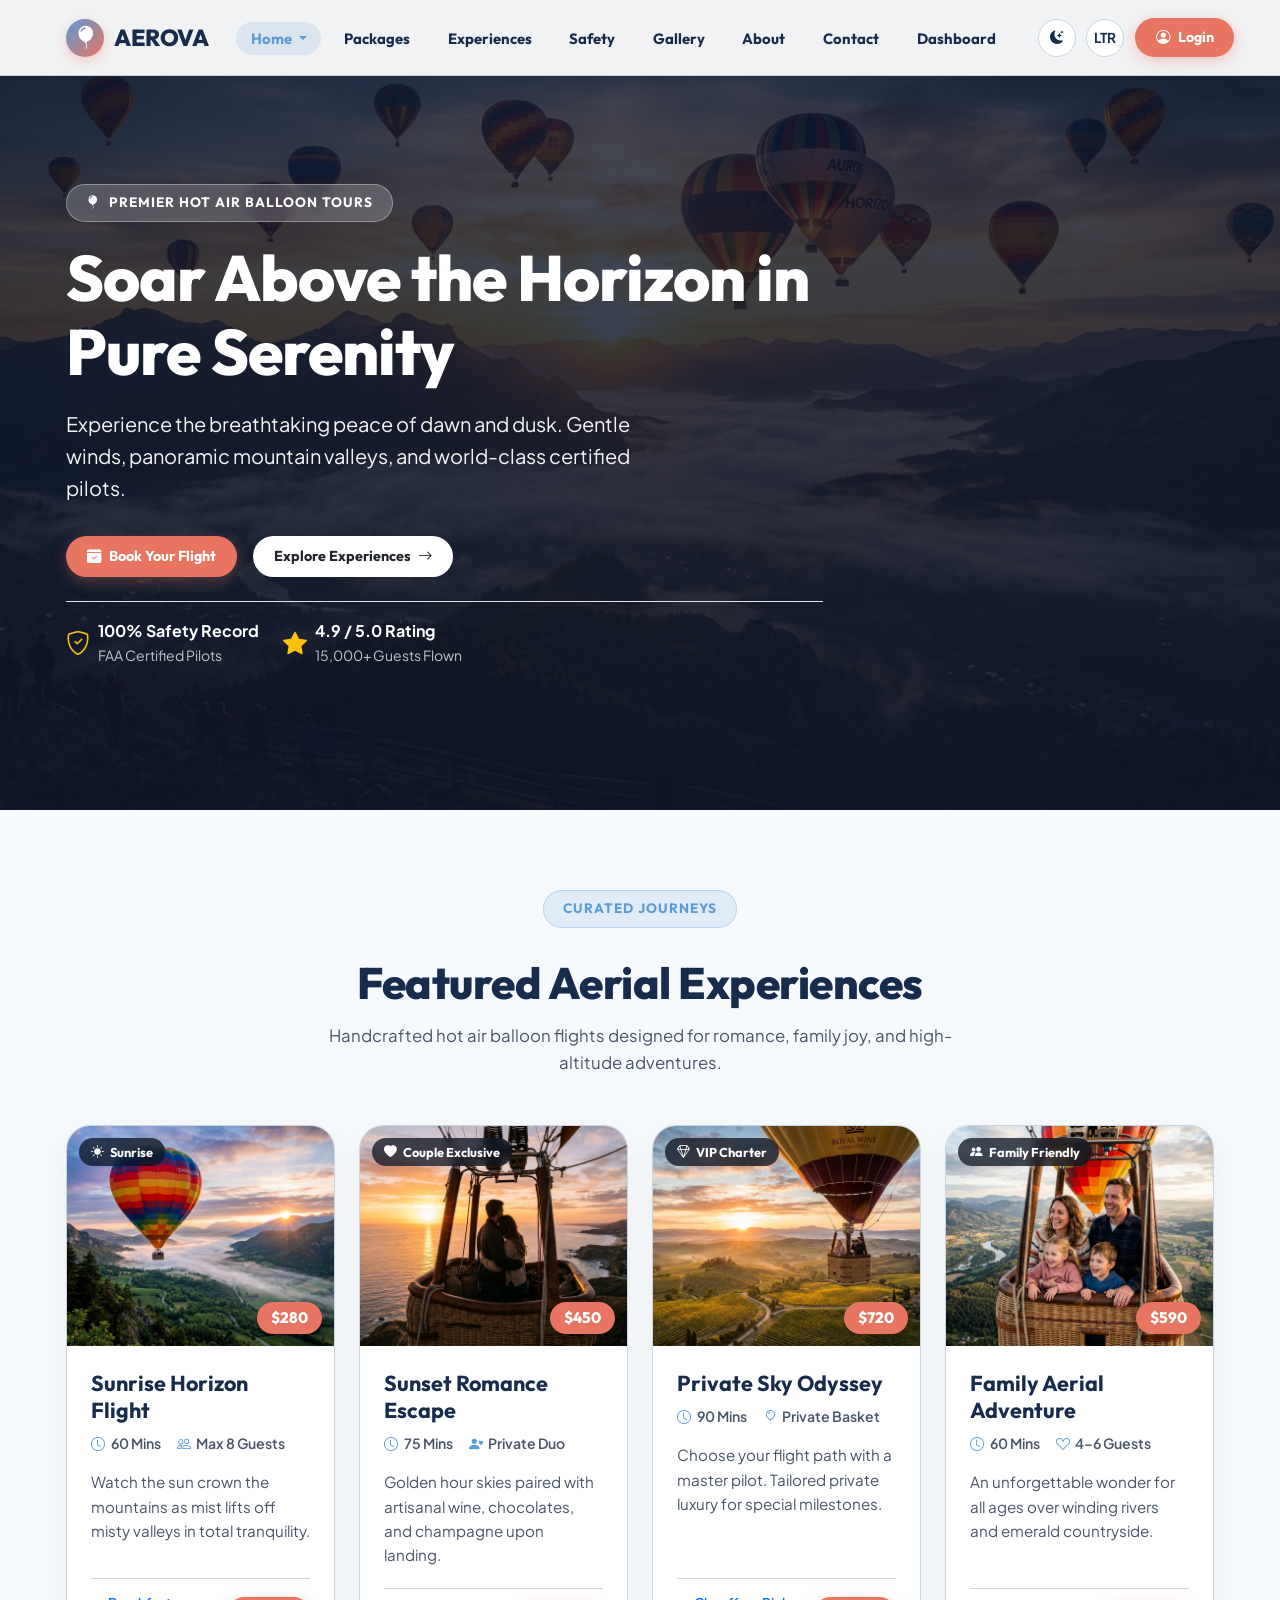
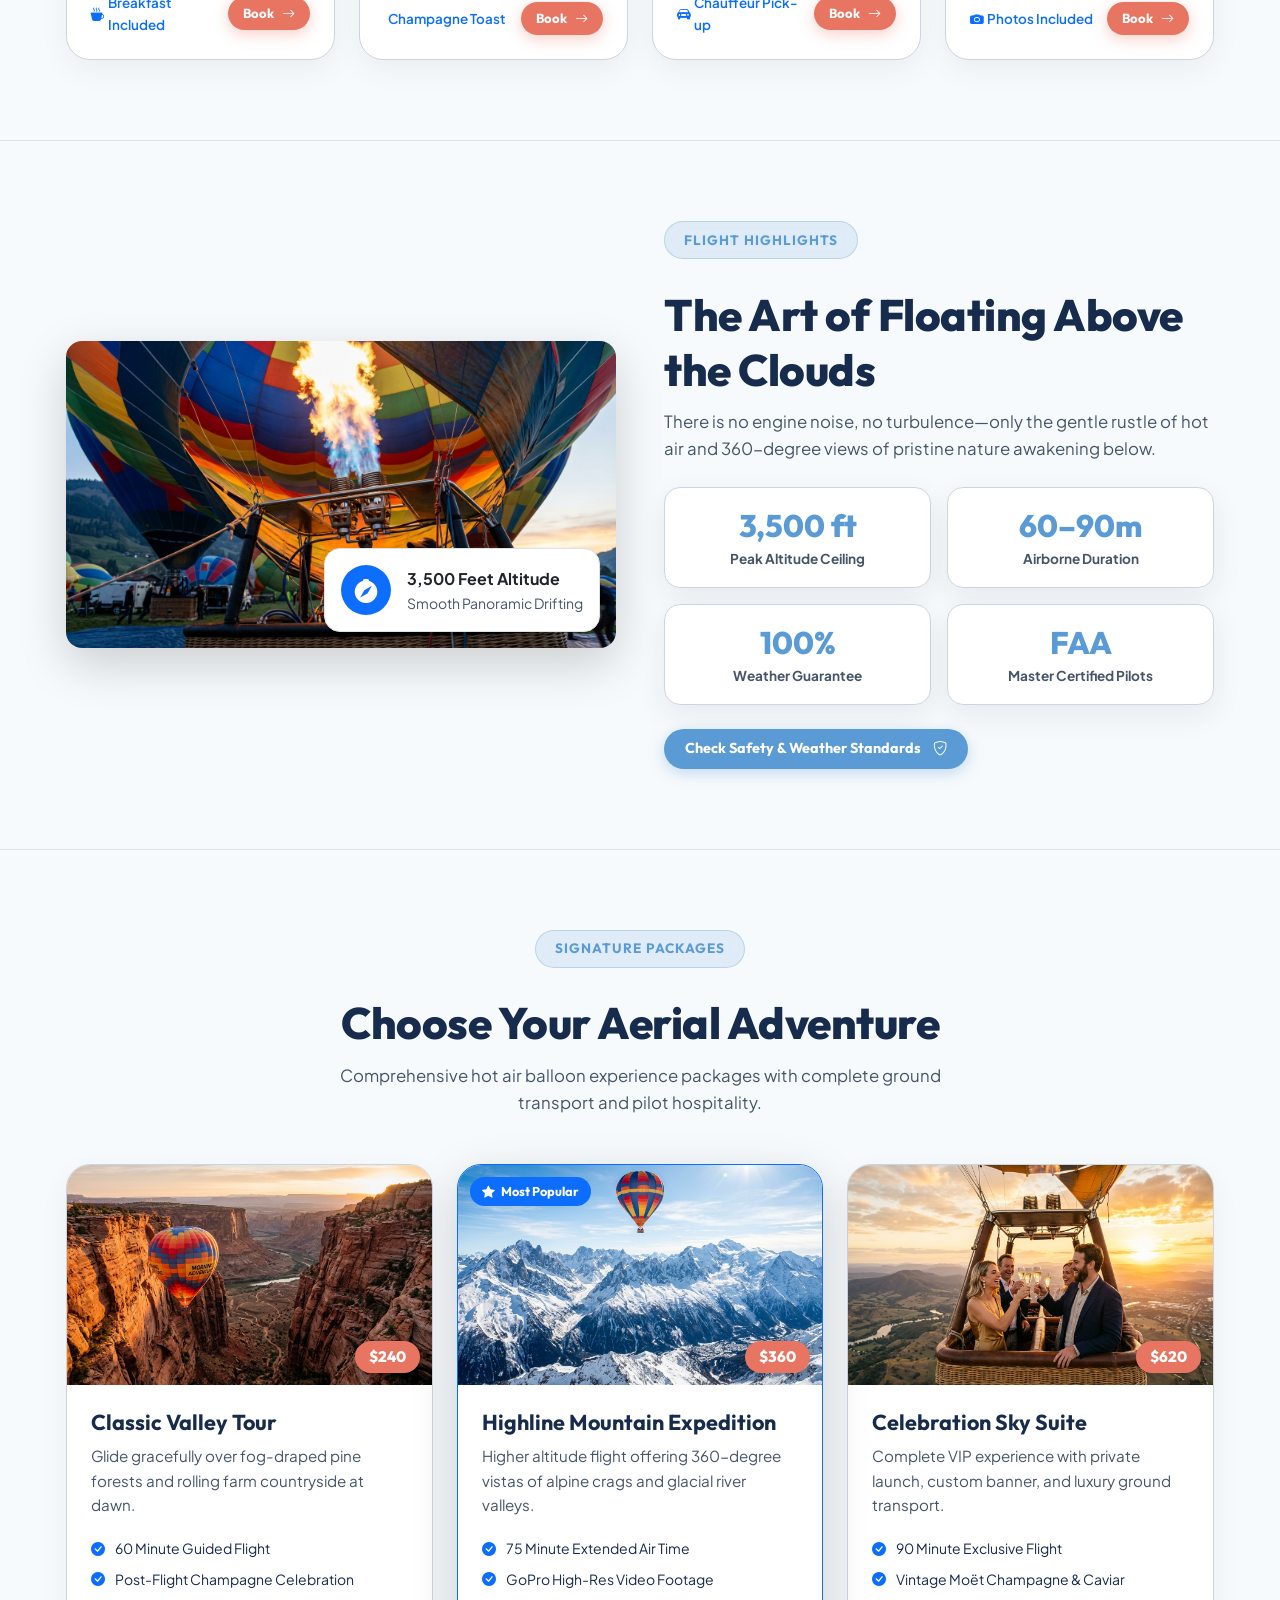
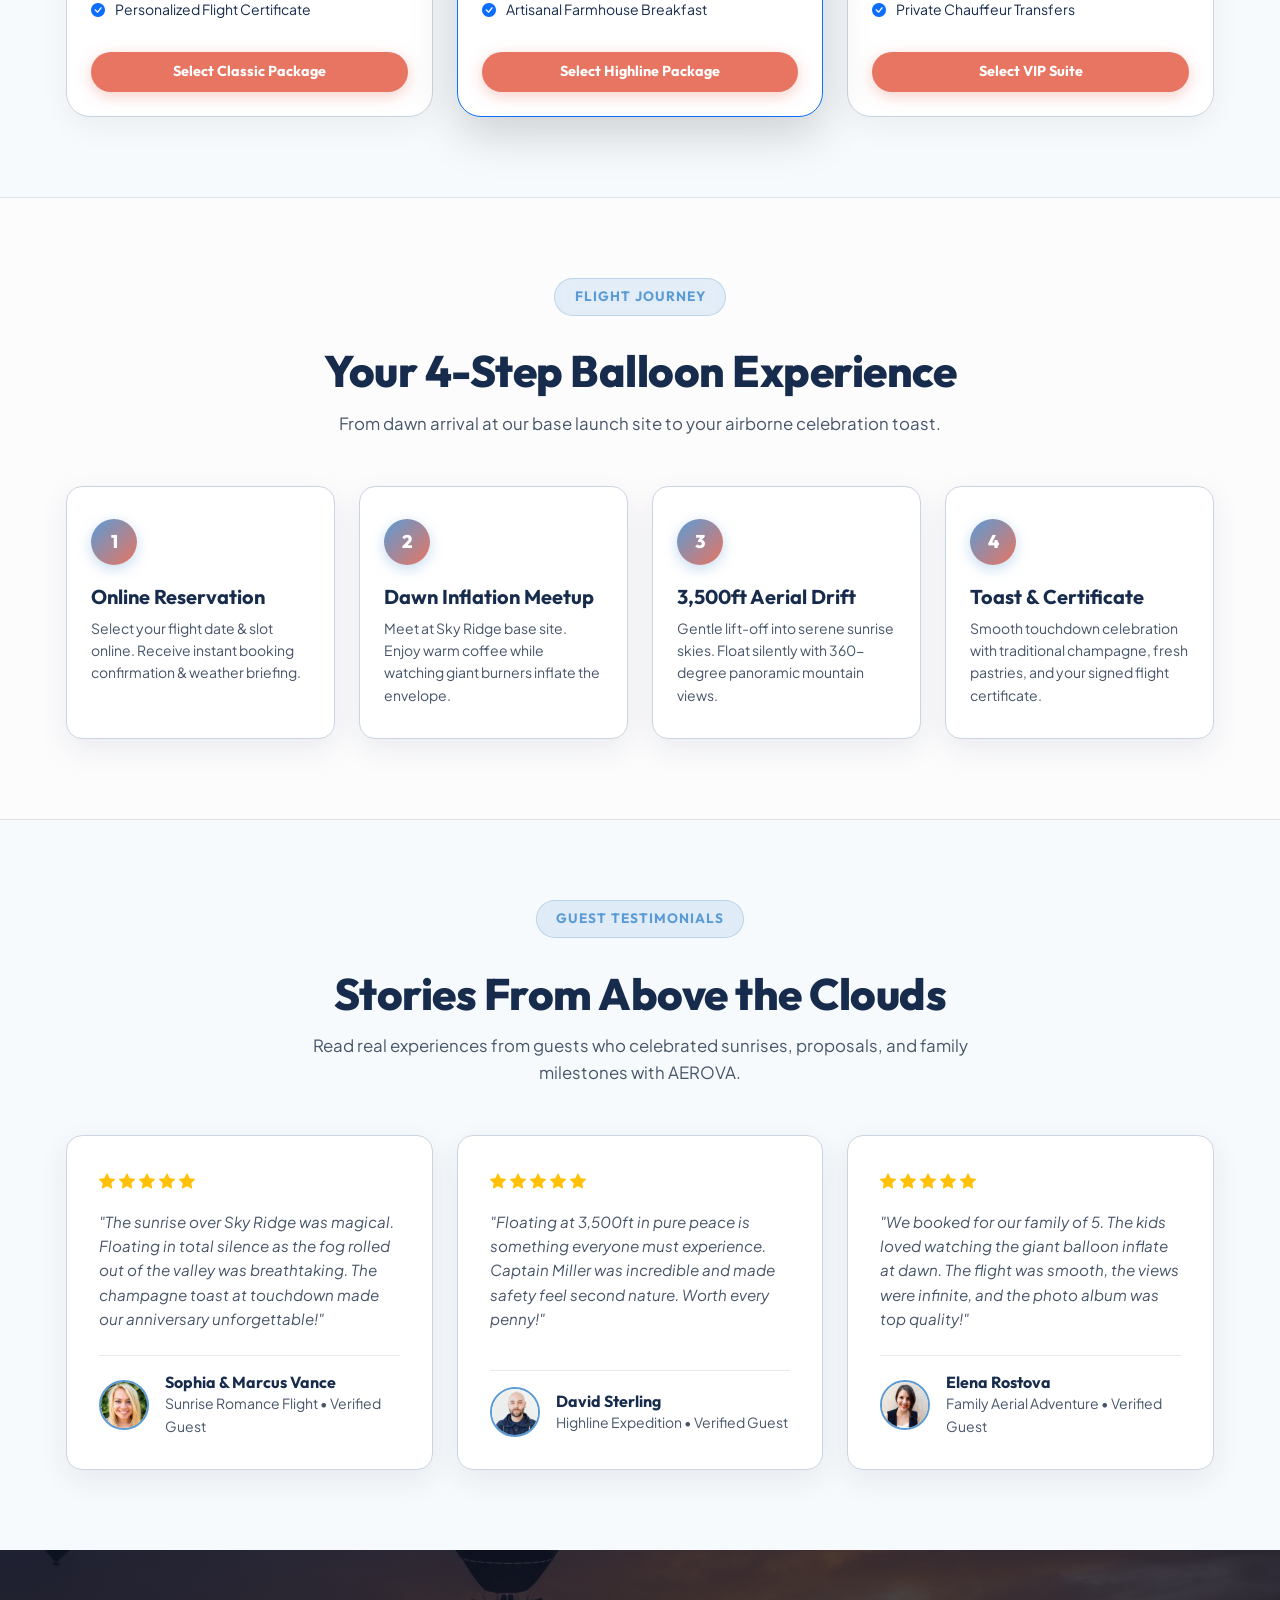
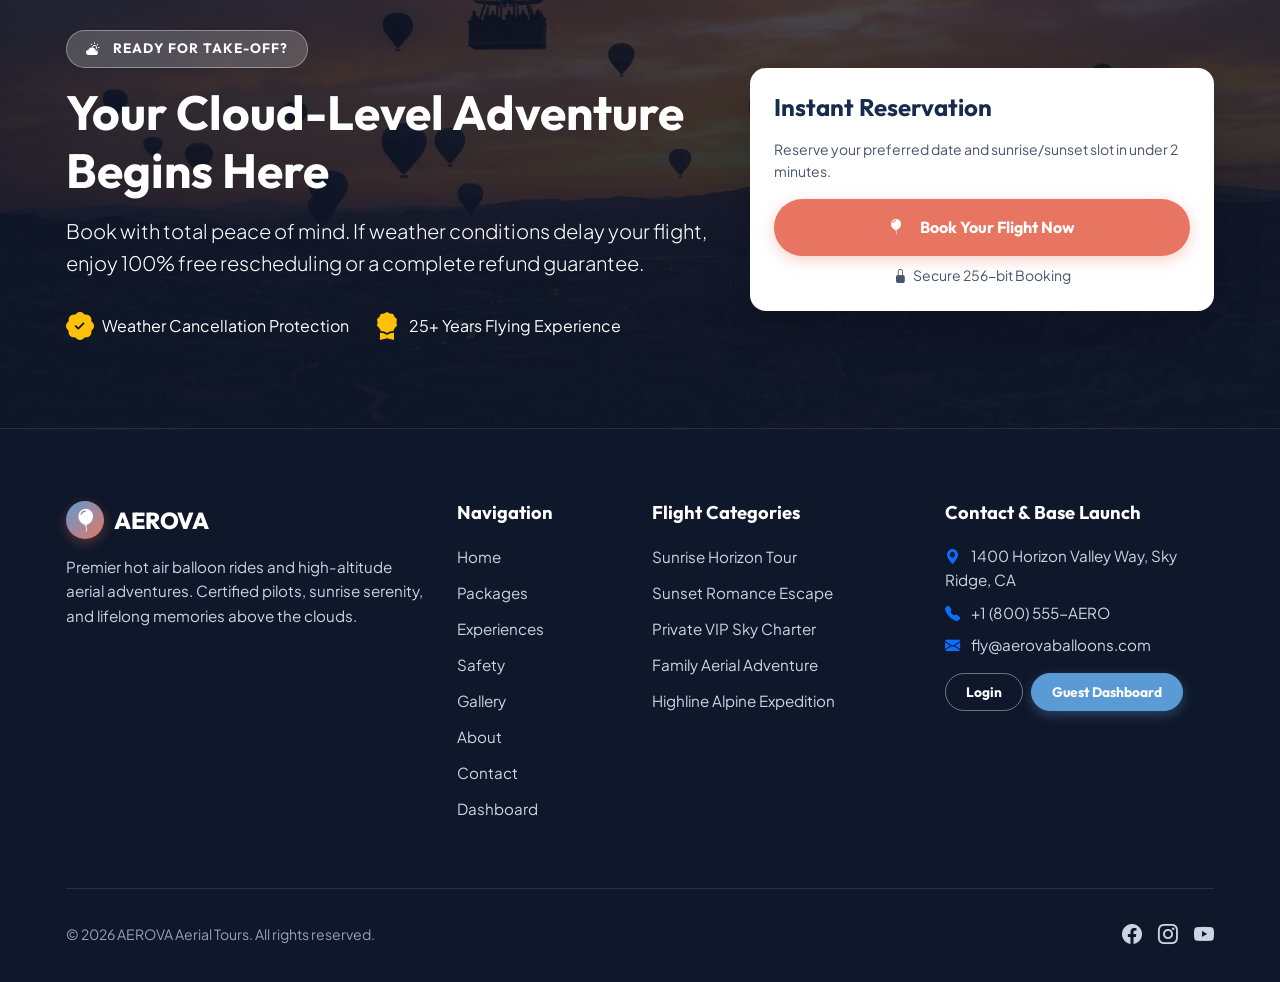
==== index.html @ 3c97b17f "first commit" ====
<!DOCTYPE html>
<html lang="en" data-theme="light" dir="ltr">
<head>
  <meta charset="UTF-8">
  <meta name="viewport" content="width=device-width, initial-scale=1.0">
  <title>AEROVA - Hot Air Balloon Rides & Aerial Tours</title>
  <meta name="description" content="Experience unforgettable sunrise and sunset hot air balloon flights over majestic landscapes with AEROVA Aerial Tours.">

  <!-- Bootstrap 5 CSS -->
  <link href="https://cdn.jsdelivr.net/npm/bootstrap@5.3.2/dist/css/bootstrap.min.css" rel="stylesheet">
  <!-- Bootstrap Icons -->
  <link href="https://cdn.jsdelivr.net/npm/bootstrap-icons@1.11.1/font/bootstrap-icons.css" rel="stylesheet">
  <!-- Master Stylesheet -->
  <link rel="stylesheet" href="assets/css/style.css">
  <!-- Favicon / Browser Tab Logo -->
  <link rel="icon" href="data:image/svg+xml,<svg xmlns='http://www.w3.org/2000/svg' viewBox='0 0 100 100'><defs><linearGradient id='aerovaGrad' x1='0%25' y1='0%25' x2='100%25' y2='100%25'><stop offset='0%25' stop-color='%23E87561'/><stop offset='100%25' stop-color='%235B9BD5'/></linearGradient></defs><circle cx='50' cy='50' r='50' fill='url(%23aerovaGrad)'/><path d='M50 18 C35 18 26 29 26 42 C26 53 35 63 43 69 L43 75 L57 75 L57 69 C65 63 74 53 74 42 C74 29 65 18 50 18 Z' fill='%23ffffff'/><rect x='44' y='78' width='12' height='8' rx='2' fill='%23ffffff'/><line x1='44' y1='73' x2='45' y2='78' stroke='%23ffffff' stroke-width='1.5'/><line x1='56' y1='73' x2='55' y2='78' stroke='%23ffffff' stroke-width='1.5'/></svg>" type="image/svg+xml">
</head>
<body>

  <!-- PAGE PRELOADER -->
  <div id="page-preloader" class="aerova-preloader">
    <div class="preloader-inner">
      <div class="preloader-balloon-wrapper">
        <div class="preloader-ring"></div>
        <div class="preloader-balloon">
          <i class="bi bi-balloon-fill"></i>
        </div>
      </div>
      <div class="preloader-brand">AEROVA</div>
      <div class="preloader-subtext">Preparing Sky Horizon Experience...</div>
      <div class="preloader-bar">
        <div class="preloader-progress"></div>
      </div>
    </div>
  </div>

  <!-- ==========================================================================
       HEADER & NAVIGATION BAR (Strictly 6 Main Pages + Control Actions)
       ========================================================================== -->
  <header class="aerova-header">
    <div class="container">
      <nav class="navbar navbar-expand-lg navbar-light p-0">
        <!-- Logo & Brand -->
        <a class="aerova-brand navbar-brand" href="index.html">
          <div class="aerova-brand-icon">
            <i class="bi bi-balloon-fill"></i>
          </div>
          <span>AEROVA</span>
        </a>

        <!-- Mobile Menu Toggle Button -->
        <button class="navbar-toggler collapsed border-0 shadow-none p-2" type="button" data-bs-toggle="collapse" data-bs-target="#aerovaNavbar" aria-controls="aerovaNavbar" aria-expanded="false" aria-label="Toggle navigation">
          <span class="navbar-toggler-icon"></span>
        </button>

        <!-- Navbar Links & Actions -->
        <div class="collapse navbar-collapse" id="aerovaNavbar">
          <!-- Exactly 6 Main Navigation Pages -->
          <ul class="navbar-nav mx-auto mb-2 mb-lg-0 gap-lg-1">
            <li class="nav-item dropdown">
              <a class="aerova-nav-link dropdown-toggle active" href="#" id="homeDropdown" role="button" data-bs-toggle="dropdown" aria-expanded="false">
                Home
              </a>
              <ul class="dropdown-menu border-0 shadow-lg rounded-3" aria-labelledby="homeDropdown">
                <li><a class="dropdown-item py-2 fw-semibold active" href="index.html"><i class="bi bi-house-door-fill text-primary me-2"></i> Home 1 (Cinematic)</a></li>
                <li><a class="dropdown-item py-2 fw-semibold" href="home-2.html"><i class="bi bi-balloon-fill text-secondary me-2"></i> Home 2 (Bento & Split)</a></li>
              </ul>
            </li>
            <li class="nav-item">
              <a class="aerova-nav-link" href="packages.html">Packages</a>
            </li>
            <li class="nav-item">
              <a class="aerova-nav-link" href="experiences.html">Experiences</a>
            </li>
            <li class="nav-item">
              <a class="aerova-nav-link" href="weather.html">Safety</a>
            </li>
            <li class="nav-item">
              <a class="aerova-nav-link" href="gallery.html">Gallery</a>
            </li>
            <li class="nav-item">
              <a class="aerova-nav-link" href="about.html">About</a>
            </li>
            <li class="nav-item">
              <a class="aerova-nav-link" href="contact.html">Contact</a>
            </li>
            <li class="nav-item">
              <a class="aerova-nav-link" href="dashboard.html">Dashboard</a>
            </li>
          </ul>

          <!-- System Controls & Auth Buttons -->
          <div class="header-actions">
            <!-- Theme Toggle Button -->
            <button class="btn-icon-toggle js-theme-toggle" title="Toggle Theme" aria-label="Toggle Theme">
              <i class="bi bi-moon-stars-fill js-theme-icon"></i>
            </button>
            <!-- RTL Toggle Button -->
            <button class="btn-icon-toggle js-rtl-toggle" title="Toggle RTL" aria-label="Toggle LTR/RTL">
              <span class="js-rtl-label">LTR</span>
            </button>
            <!-- Separate Login Action -->
            <a href="login.html" class="btn-primary-coral">
              <i class="bi bi-person-circle"></i> Login
            </a>
          </div>
        </div>
      </nav>
    </div>
  </header>

  <main>
    <!-- ==========================================================================
         SECTION 1: CINEMATIC AERIAL HERO
         ========================================================================== -->
    <section class="hero-home" style="background-image: url('assets/images/home1-hero-hd.jpg');">
      <div class="hero-overlay"></div>
      <div class="container hero-content">
        <div class="row align-items-center">
          <div class="col-lg-8">
            <span class="badge-eyebrow">
              <i class="bi bi-balloon-fill"></i> Premier Hot Air Balloon Tours
            </span>
            <h1 class="hero-title">Soar Above the Horizon in Pure Serenity</h1>
            <p class="hero-subtitle">
              Experience the breathtaking peace of dawn and dusk. Gentle winds, panoramic mountain valleys, and world-class certified pilots.
            </p>
            <div class="hero-actions d-flex flex-wrap gap-3 mb-4">
              <a href="packages.html" class="btn-primary-coral btn-lg">
                <i class="bi bi-calendar-check-fill"></i> Book Your Flight
              </a>
              <a href="experiences.html" class="btn-secondary-action bg-white text-dark border-white btn-lg">
                Explore Experiences <i class="bi bi-arrow-right ms-1"></i>
              </a>
            </div>
            
            <!-- Trust Indicators -->
            <div class="d-flex flex-wrap align-items-center gap-4 pt-3 border-top border-white-50">
              <div class="d-flex align-items-center gap-2">
                <i class="bi bi-shield-check text-warning fs-4"></i>
                <div>
                  <div class="fw-bold fs-6">100% Safety Record</div>
                  <div class="small opacity-75">FAA Certified Pilots</div>
                </div>
              </div>
              <div class="d-flex align-items-center gap-2">
                <i class="bi bi-star-fill text-warning fs-4"></i>
                <div>
                  <div class="fw-bold fs-6">4.9 / 5.0 Rating</div>
                  <div class="small opacity-75">15,000+ Guests Flown</div>
                </div>
              </div>
            </div>
          </div>
        </div>
      </div>
    </section>

    <!-- ==========================================================================
         SECTION 2: FEATURED FLIGHT EXPERIENCES
         ========================================================================== -->
    <section class="section-padding">
      <div class="container">
        <div class="section-header text-center">
          <span class="badge-eyebrow badge-eyebrow-dark">CURATED JOURNEYS</span>
          <h2 class="section-title">Featured Aerial Experiences</h2>
          <p class="section-desc">Handcrafted hot air balloon flights designed for romance, family joy, and high-altitude adventures.</p>
        </div>

        <div class="row g-4">
          <!-- Experience Card 1 -->
          <div class="col-xl-3 col-lg-6 col-md-6">
            <div class="card-aerova">
              <div class="card-img-wrapper">
                <img src="assets/images/home1-card-1.jpg" alt="Sunrise Horizon Flight">
                <span class="card-badge-top"><i class="bi bi-brightness-high-fill me-1"></i> Sunrise</span>
                <span class="card-price-tag">$280</span>
              </div>
              <div class="card-body-aerova">
                <h3 class="card-title-aerova">Sunrise Horizon Flight</h3>
                <div class="card-meta-list">
                  <span class="card-meta-item"><i class="bi bi-clock"></i> 60 Mins</span>
                  <span class="card-meta-item"><i class="bi bi-people"></i> Max 8 Guests</span>
                </div>
                <p class="card-desc-aerova">Watch the sun crown the mountains as mist lifts off misty valleys in total tranquility.</p>
                <div class="card-footer-aerova">
                  <span class="small fw-semibold text-primary"><i class="bi bi-cup-hot-fill me-1"></i> Breakfast Included</span>
                  <a href="packages.html" class="btn-primary-coral btn-sm">Book <i class="bi bi-arrow-right"></i></a>
                </div>
              </div>
            </div>
          </div>

          <!-- Experience Card 2 -->
          <div class="col-xl-3 col-lg-6 col-md-6">
            <div class="card-aerova">
              <div class="card-img-wrapper">
                <img src="assets/images/home1-card-2.jpg" alt="Sunset Romance Escape">
                <span class="card-badge-top"><i class="bi bi-heart-fill me-1"></i> Couple Exclusive</span>
                <span class="card-price-tag">$450</span>
              </div>
              <div class="card-body-aerova">
                <h3 class="card-title-aerova">Sunset Romance Escape</h3>
                <div class="card-meta-list">
                  <span class="card-meta-item"><i class="bi bi-clock"></i> 75 Mins</span>
                  <span class="card-meta-item"><i class="bi bi-person-heart"></i> Private Duo</span>
                </div>
                <p class="card-desc-aerova">Golden hour skies paired with artisanal wine, chocolates, and champagne upon landing.</p>
                <div class="card-footer-aerova">
                  <span class="small fw-semibold text-primary"><i class="bi bi-glass-flute me-1"></i> Champagne Toast</span>
                  <a href="packages.html" class="btn-primary-coral btn-sm">Book <i class="bi bi-arrow-right"></i></a>
                </div>
              </div>
            </div>
          </div>

          <!-- Experience Card 3 -->
          <div class="col-xl-3 col-lg-6 col-md-6">
            <div class="card-aerova">
              <div class="card-img-wrapper">
                <img src="assets/images/home1-card-3.jpg" alt="Private Sky Odyssey">
                <span class="card-badge-top"><i class="bi bi-gem me-1"></i> VIP Charter</span>
                <span class="card-price-tag">$720</span>
              </div>
              <div class="card-body-aerova">
                <h3 class="card-title-aerova">Private Sky Odyssey</h3>
                <div class="card-meta-list">
                  <span class="card-meta-item"><i class="bi bi-clock"></i> 90 Mins</span>
                  <span class="card-meta-item"><i class="bi bi-balloon"></i> Private Basket</span>
                </div>
                <p class="card-desc-aerova">Choose your flight path with a master pilot. Tailored private luxury for special milestones.</p>
                <div class="card-footer-aerova">
                  <span class="small fw-semibold text-primary"><i class="bi bi-car-front-fill me-1"></i> Chauffeur Pick-up</span>
                  <a href="packages.html" class="btn-primary-coral btn-sm">Book <i class="bi bi-arrow-right"></i></a>
                </div>
              </div>
            </div>
          </div>

          <!-- Experience Card 4 -->
          <div class="col-xl-3 col-lg-6 col-md-6">
            <div class="card-aerova">
              <div class="card-img-wrapper">
                <img src="assets/images/home1-card-4.jpg" alt="Family Aerial Adventure">
                <span class="card-badge-top"><i class="bi bi-people-fill me-1"></i> Family Friendly</span>
                <span class="card-price-tag">$590</span>
              </div>
              <div class="card-body-aerova">
                <h3 class="card-title-aerova">Family Aerial Adventure</h3>
                <div class="card-meta-list">
                  <span class="card-meta-item"><i class="bi bi-clock"></i> 60 Mins</span>
                  <span class="card-meta-item"><i class="bi bi-suit-heart"></i> 4–6 Guests</span>
                </div>
                <p class="card-desc-aerova">An unforgettable wonder for all ages over winding rivers and emerald countryside.</p>
                <div class="card-footer-aerova">
                  <span class="small fw-semibold text-primary"><i class="bi bi-camera-fill me-1"></i> Photos Included</span>
                  <a href="packages.html" class="btn-primary-coral btn-sm">Book <i class="bi bi-arrow-right"></i></a>
                </div>
              </div>
            </div>
          </div>
        </div>
      </div>
    </section>

    <!-- ==========================================================================
         SECTION 3: THE AERIAL EXPERIENCE / FLIGHT HIGHLIGHTS
         ========================================================================== -->
    <section class="section-padding bg-watermark-section border-top border-bottom" style="background-image: url('assets/images/home1-banner-bg.jpg');">
      <div class="bg-watermark-overlay"></div>
      <div class="container position-relative z-2">
        <div class="row align-items-center g-5">
          <div class="col-lg-6">
            <div class="position-relative">
              <img src="assets/images/home1-experience.jpg" alt="The Aerial Experience" class="img-fluid rounded-4 shadow-lg">
              <div class="position-absolute bottom-0 end-0 bg-white p-3 rounded-4 shadow-sm m-3 d-none d-sm-block text-dark border">
                <div class="d-flex align-items-center gap-3">
                  <div class="bg-primary text-white rounded-circle p-3 d-flex align-items-center justify-content-center" style="width: 50px; height: 50px;">
                    <i class="bi bi-compass-fill fs-4"></i>
                  </div>
                  <div>
                    <div class="fw-bold fs-6">3,500 Feet Altitude</div>
                    <div class="small text-muted">Smooth Panoramic Drifting</div>
                  </div>
                </div>
              </div>
            </div>
          </div>
          <div class="col-lg-6">
            <span class="badge-eyebrow badge-eyebrow-dark">FLIGHT HIGHLIGHTS</span>
            <h2 class="section-title">The Art of Floating Above the Clouds</h2>
            <p class="section-desc mb-4">
              There is no engine noise, no turbulence—only the gentle rustle of hot air and 360-degree views of pristine nature awakening below.
            </p>
            
            <div class="row g-3 mb-4">
              <div class="col-6">
                <div class="stat-box">
                  <div class="stat-number">3,500 ft</div>
                  <div class="stat-label">Peak Altitude Ceiling</div>
                </div>
              </div>
              <div class="col-6">
                <div class="stat-box">
                  <div class="stat-number">60–90m</div>
                  <div class="stat-label">Airborne Duration</div>
                </div>
              </div>
              <div class="col-6">
                <div class="stat-box">
                  <div class="stat-number">100%</div>
                  <div class="stat-label">Weather Guarantee</div>
                </div>
              </div>
              <div class="col-6">
                <div class="stat-box">
                  <div class="stat-number">FAA</div>
                  <div class="stat-label">Master Certified Pilots</div>
                </div>
              </div>
            </div>

            <a href="weather.html" class="btn-primary-sky">
              Check Safety & Weather Standards <i class="bi bi-shield-check ms-1"></i>
            </a>
          </div>
        </div>
      </div>
    </section>

    <!-- ==========================================================================
         SECTION 4: CHOOSE YOUR FLIGHT / FLIGHT PACKAGES
         ========================================================================== -->
    <section class="section-padding">
      <div class="container">
        <div class="section-header text-center">
          <span class="badge-eyebrow badge-eyebrow-dark">SIGNATURE PACKAGES</span>
          <h2 class="section-title">Choose Your Aerial Adventure</h2>
          <p class="section-desc">Comprehensive hot air balloon experience packages with complete ground transport and pilot hospitality.</p>
        </div>

        <div class="row g-4">
          <!-- Package 1 -->
          <div class="col-lg-4">
            <div class="card-aerova">
              <div class="card-img-wrapper">
                <img src="assets/images/home1-tier-1.jpg" alt="Classic Valley Tour">
                <span class="card-price-tag">$240</span>
              </div>
              <div class="card-body-aerova">
                <h3 class="card-title-aerova">Classic Valley Tour</h3>
                <p class="card-desc-aerova">Glide gracefully over fog-draped pine forests and rolling farm countryside at dawn.</p>
                <ul class="list-unstyled small mb-4">
                  <li class="mb-2"><i class="bi bi-check-circle-fill text-primary me-2"></i> 60 Minute Guided Flight</li>
                  <li class="mb-2"><i class="bi bi-check-circle-fill text-primary me-2"></i> Post-Flight Champagne Celebration</li>
                  <li class="mb-2"><i class="bi bi-check-circle-fill text-primary me-2"></i> Personalized Flight Certificate</li>
                </ul>
                <div class="mt-auto">
                  <a href="packages.html" class="btn-primary-coral w-100 justify-content-center">Select Classic Package</a>
                </div>
              </div>
            </div>
          </div>

          <!-- Package 2 (Featured) -->
          <div class="col-lg-4">
            <div class="card-aerova border-primary shadow-lg position-relative">
              <div class="card-badge-top bg-primary"><i class="bi bi-star-fill me-1"></i> Most Popular</div>
              <div class="card-img-wrapper">
                <img src="assets/images/home1-tier-2.jpg" alt="Highline Mountain Expedition">
                <span class="card-price-tag">$360</span>
              </div>
              <div class="card-body-aerova">
                <h3 class="card-title-aerova">Highline Mountain Expedition</h3>
                <p class="card-desc-aerova">Higher altitude flight offering 360-degree vistas of alpine crags and glacial river valleys.</p>
                <ul class="list-unstyled small mb-4">
                  <li class="mb-2"><i class="bi bi-check-circle-fill text-primary me-2"></i> 75 Minute Extended Air Time</li>
                  <li class="mb-2"><i class="bi bi-check-circle-fill text-primary me-2"></i> GoPro High-Res Video Footage</li>
                  <li class="mb-2"><i class="bi bi-check-circle-fill text-primary me-2"></i> Artisanal Farmhouse Breakfast</li>
                </ul>
                <div class="mt-auto">
                  <a href="packages.html" class="btn-primary-coral w-100 justify-content-center">Select Highline Package</a>
                </div>
              </div>
            </div>
          </div>

          <!-- Package 3 -->
          <div class="col-lg-4">
            <div class="card-aerova">
              <div class="card-img-wrapper">
                <img src="assets/images/home1-tier-3.jpg" alt="Celebration Sky Suite">
                <span class="card-price-tag">$620</span>
              </div>
              <div class="card-body-aerova">
                <h3 class="card-title-aerova">Celebration Sky Suite</h3>
                <p class="card-desc-aerova">Complete VIP experience with private launch, custom banner, and luxury ground transport.</p>
                <ul class="list-unstyled small mb-4">
                  <li class="mb-2"><i class="bi bi-check-circle-fill text-primary me-2"></i> 90 Minute Exclusive Flight</li>
                  <li class="mb-2"><i class="bi bi-check-circle-fill text-primary me-2"></i> Vintage Moët Champagne & Caviar</li>
                  <li class="mb-2"><i class="bi bi-check-circle-fill text-primary me-2"></i> Private Chauffeur Transfers</li>
                </ul>
                <div class="mt-auto">
                  <a href="packages.html" class="btn-primary-coral w-100 justify-content-center">Select VIP Suite</a>
                </div>
              </div>
            </div>
          </div>
        </div>
      </div>
    </section>

    <!-- ==========================================================================
         SECTION 5: GUEST FLIGHT JOURNEY TIMELINE / HOW IT WORKS
         ========================================================================== -->
    <section class="section-padding bg-light-subtle border-top border-bottom">
      <div class="container">
        <div class="section-header text-center">
          <span class="badge-eyebrow badge-eyebrow-dark">FLIGHT JOURNEY</span>
          <h2 class="section-title">Your 4-Step Balloon Experience</h2>
          <p class="section-desc">From dawn arrival at our base launch site to your airborne celebration toast.</p>
        </div>

        <div class="row g-4">
          <!-- Step 1 -->
          <div class="col-lg-3 col-md-6">
            <div class="timeline-step-card">
              <div class="timeline-step-badge">1</div>
              <h4 class="fw-bold fs-5 mb-2">Online Reservation</h4>
              <p class="small text-muted mb-0">Select your flight date & slot online. Receive instant booking confirmation & weather briefing.</p>
            </div>
          </div>
          <!-- Step 2 -->
          <div class="col-lg-3 col-md-6">
            <div class="timeline-step-card">
              <div class="timeline-step-badge">2</div>
              <h4 class="fw-bold fs-5 mb-2">Dawn Inflation Meetup</h4>
              <p class="small text-muted mb-0">Meet at Sky Ridge base site. Enjoy warm coffee while watching giant burners inflate the envelope.</p>
            </div>
          </div>
          <!-- Step 3 -->
          <div class="col-lg-3 col-md-6">
            <div class="timeline-step-card">
              <div class="timeline-step-badge">3</div>
              <h4 class="fw-bold fs-5 mb-2">3,500ft Aerial Drift</h4>
              <p class="small text-muted mb-0">Gentle lift-off into serene sunrise skies. Float silently with 360-degree panoramic mountain views.</p>
            </div>
          </div>
          <!-- Step 4 -->
          <div class="col-lg-3 col-md-6">
            <div class="timeline-step-card">
              <div class="timeline-step-badge">4</div>
              <h4 class="fw-bold fs-5 mb-2">Toast & Certificate</h4>
              <p class="small text-muted mb-0">Smooth touchdown celebration with traditional champagne, fresh pastries, and your signed flight certificate.</p>
            </div>
          </div>
        </div>
      </div>
    </section>

    <!-- ==========================================================================
         SECTION 6: GUEST REVIEWS & AERIAL TESTIMONIALS
         ========================================================================== -->
    <section class="section-padding">
      <div class="container">
        <div class="section-header text-center">
          <span class="badge-eyebrow badge-eyebrow-dark">GUEST TESTIMONIALS</span>
          <h2 class="section-title">Stories From Above the Clouds</h2>
          <p class="section-desc">Read real experiences from guests who celebrated sunrises, proposals, and family milestones with AEROVA.</p>
        </div>

        <div class="row g-4">
          <!-- Review 1 -->
          <div class="col-lg-4 col-md-6">
            <div class="testimonial-card-aerova">
              <div class="d-flex align-items-center gap-1 text-warning mb-3">
                <i class="bi bi-star-fill"></i>
                <i class="bi bi-star-fill"></i>
                <i class="bi bi-star-fill"></i>
                <i class="bi bi-star-fill"></i>
                <i class="bi bi-star-fill"></i>
              </div>
              <p class="card-desc-aerova fst-italic mb-4">
                "The sunrise over Sky Ridge was magical. Floating in total silence as the fog rolled out of the valley was breathtaking. The champagne toast at touchdown made our anniversary unforgettable!"
              </p>
              <div class="d-flex align-items-center gap-3 mt-auto pt-3 border-top border-light-subtle">
                <img src="assets/images/home1-avatar-1.jpg" alt="Sophia Vance" class="testimonial-author-avatar">
                <div>
                  <h5 class="fw-bold fs-6 mb-0">Sophia & Marcus Vance</h5>
                  <div class="small text-muted">Sunrise Romance Flight &bull; Verified Guest</div>
                </div>
              </div>
            </div>
          </div>

          <!-- Review 2 -->
          <div class="col-lg-4 col-md-6">
            <div class="testimonial-card-aerova">
              <div class="d-flex align-items-center gap-1 text-warning mb-3">
                <i class="bi bi-star-fill"></i>
                <i class="bi bi-star-fill"></i>
                <i class="bi bi-star-fill"></i>
                <i class="bi bi-star-fill"></i>
                <i class="bi bi-star-fill"></i>
              </div>
              <p class="card-desc-aerova fst-italic mb-4">
                "Floating at 3,500ft in pure peace is something everyone must experience. Captain Miller was incredible and made safety feel second nature. Worth every penny!"
              </p>
              <div class="d-flex align-items-center gap-3 mt-auto pt-3 border-top border-light-subtle">
                <img src="assets/images/home1-avatar-2.jpg" alt="David Sterling" class="testimonial-author-avatar">
                <div>
                  <h5 class="fw-bold fs-6 mb-0">David Sterling</h5>
                  <div class="small text-muted">Highline Expedition &bull; Verified Guest</div>
                </div>
              </div>
            </div>
          </div>

          <!-- Review 3 -->
          <div class="col-lg-4 col-md-6">
            <div class="testimonial-card-aerova">
              <div class="d-flex align-items-center gap-1 text-warning mb-3">
                <i class="bi bi-star-fill"></i>
                <i class="bi bi-star-fill"></i>
                <i class="bi bi-star-fill"></i>
                <i class="bi bi-star-fill"></i>
                <i class="bi bi-star-fill"></i>
              </div>
              <p class="card-desc-aerova fst-italic mb-4">
                "We booked for our family of 5. The kids loved watching the giant balloon inflate at dawn. The flight was smooth, the views were infinite, and the photo album was top quality!"
              </p>
              <div class="d-flex align-items-center gap-3 mt-auto pt-3 border-top border-light-subtle">
                <img src="assets/images/home1-avatar-3.jpg" alt="Elena Rostova" class="testimonial-author-avatar">
                <div>
                  <h5 class="fw-bold fs-6 mb-0">Elena Rostova</h5>
                  <div class="small text-muted">Family Aerial Adventure &bull; Verified Guest</div>
                </div>
              </div>
            </div>
          </div>
        </div>
      </div>
    </section>

    <!-- ==========================================================================
         SECTION 7: FINAL BOOKING & WEATHER/SAFETY TRUST CTA
         ========================================================================== -->
    <section class="section-padding text-white position-relative" style="background-image: url('assets/images/home1-cta-bg.jpg'); background-size: cover; background-position: center;">
      <div class="hero-overlay"></div>
      <div class="container position-relative z-2">
        <div class="row align-items-center">
          <div class="col-lg-7 mb-4 mb-lg-0">
            <span class="badge-eyebrow mb-3"><i class="bi bi-cloud-sun-fill me-1"></i> READY FOR TAKE-OFF?</span>
            <h2 class="display-5 fw-bold text-white mb-3">Your Cloud-Level Adventure Begins Here</h2>
            <p class="lead opacity-90 mb-4">
              Book with total peace of mind. If weather conditions delay your flight, enjoy 100% free rescheduling or a complete refund guarantee.
            </p>
            <div class="d-flex flex-wrap gap-4">
              <div class="d-flex align-items-center gap-2">
                <i class="bi bi-patch-check-fill text-warning fs-3"></i>
                <span>Weather Cancellation Protection</span>
              </div>
              <div class="d-flex align-items-center gap-2">
                <i class="bi bi-award-fill text-warning fs-3"></i>
                <span>25+ Years Flying Experience</span>
              </div>
            </div>
          </div>
          <div class="col-lg-5 text-lg-end">
            <div class="bg-white text-dark p-4 rounded-4 shadow-lg">
              <h4 class="fw-bold mb-3 text-start">Instant Reservation</h4>
              <p class="small text-muted text-start mb-3">Reserve your preferred date and sunrise/sunset slot in under 2 minutes.</p>
              <a href="packages.html" class="btn-primary-coral w-100 py-3 mb-2 justify-content-center fs-6">
                <i class="bi bi-balloon-fill me-2"></i> Book Your Flight Now
              </a>
              <div class="small text-muted text-center"><i class="bi bi-lock-fill me-1"></i> Secure 256-bit Booking</div>
            </div>
          </div>
        </div>
      </div>
    </section>
  </main>

  <!-- ==========================================================================
       FOOTER
       ========================================================================== -->
  <footer class="aerova-footer">
    <div class="container">
      <div class="row g-4 mb-5">
        <div class="col-lg-4">
          <a class="aerova-brand text-white mb-3" href="index.html">
            <div class="aerova-brand-icon">
              <i class="bi bi-balloon-fill"></i>
            </div>
            <span>AEROVA</span>
          </a>
          <p class="footer-brand-desc">
            Premier hot air balloon rides and high-altitude aerial adventures. Certified pilots, sunrise serenity, and lifelong memories above the clouds.
          </p>
        </div>

        <div class="col-6 col-lg-2">
          <h5 class="footer-title">Navigation</h5>
          <ul class="footer-links">
            <li><a href="index.html">Home</a></li>
            <li><a href="packages.html">Packages</a></li>
            <li><a href="experiences.html">Experiences</a></li>
            <li><a href="weather.html">Safety</a></li>
            <li><a href="gallery.html">Gallery</a></li>
            <li><a href="about.html">About</a></li>
            <li><a href="contact.html">Contact</a></li>
            <li><a href="dashboard.html">Dashboard</a></li>
          </ul>
        </div>

        <div class="col-6 col-lg-3">
          <h5 class="footer-title">Flight Categories</h5>
          <ul class="footer-links">
            <li><a href="packages.html">Sunrise Horizon Tour</a></li>
            <li><a href="packages.html">Sunset Romance Escape</a></li>
            <li><a href="packages.html">Private VIP Sky Charter</a></li>
            <li><a href="packages.html">Family Aerial Adventure</a></li>
            <li><a href="packages.html">Highline Alpine Expedition</a></li>
          </ul>
        </div>

        <div class="col-lg-3">
          <h5 class="footer-title">Contact & Base Launch</h5>
          <p class="small footer-contact-item mb-2"><i class="bi bi-geo-alt-fill text-primary me-2"></i> 1400 Horizon Valley Way, Sky Ridge, CA</p>
          <p class="small footer-contact-item mb-2"><i class="bi bi-telephone-fill text-primary me-2"></i> +1 (800) 555-AERO</p>
          <p class="small footer-contact-item mb-3"><i class="bi bi-envelope-fill text-primary me-2"></i> fly@aerovaballoons.com</p>
          <div class="d-flex flex-wrap align-items-center gap-2 mt-3">
            <a href="login.html" class="btn-footer-login">Login</a>
            <a href="dashboard.html" class="btn-footer-dashboard">Guest Dashboard</a>
          </div>
        </div>
      </div>

      <div class="footer-bottom d-flex flex-column flex-sm-row justify-content-between align-items-center gap-3">
        <div>&copy; 2026 AEROVA Aerial Tours. All rights reserved.</div>
        <div class="d-flex gap-3">
          <a href="#" aria-label="Facebook"><i class="bi bi-facebook fs-5"></i></a>
          <a href="#" aria-label="Instagram"><i class="bi bi-instagram fs-5"></i></a>
          <a href="#" aria-label="YouTube"><i class="bi bi-youtube fs-5"></i></a>
        </div>
      </div>
    </div>
  </footer>

  <!-- Back to top button -->
  <button class="back-to-top js-back-to-top" title="Back to top" aria-label="Back to top">
    <i class="bi bi-arrow-up-short fs-3"></i>
  </button>

  <!-- Bootstrap 5 JS Bundle -->
  <script src="https://cdn.jsdelivr.net/npm/bootstrap@5.3.2/dist/js/bootstrap.bundle.min.js"></script>
  <!-- Main Application Script -->
  <script src="assets/js/main.js"></script>
</body>
</html>
---- assets/css/style.css ----
/* ==========================================================================
   AEROVA - HOT AIR BALLOON RIDE & AERIAL TOUR COMPANY
   Design Token & Master Stylesheet: "Sky Horizon" Theme
   High Contrast & Accessibility Optimized (Light & Dark Modes)
   ========================================================================== */

/* --------------------------------------------------------------------------
   1. Google Fonts & CSS Custom Properties (Design Tokens)
   -------------------------------------------------------------------------- */
@import url('https://fonts.googleapis.com/css2?family=Outfit:wght@300;400;500;600;700;800&family=Plus+Jakarta+Sans:wght@400;500;600;700;800&display=swap');

:root {
  /* Brand Palette - Sky Horizon */
  --primary: #5B9BD5;          /* Sky Blue */
  --primary-hover: #3B7BB5;
  --secondary: #E87561;        /* Sunrise Coral */
  --secondary-hover: #C65440;
  --dark: #172B4D;             /* Deep Navy */
  --bg-main: #F7FAFC;          /* Cloud White */
  --surface: #FFFFFF;
  --warm-accent: #E8D7B5;      /* Warm Sand */
  --muted-text: #475569;       /* Dark slate for high contrast in light mode */
  --border-color: #CBD5E1;
  --card-shadow: 0 10px 30px rgba(23, 43, 77, 0.08);
  --card-shadow-hover: 0 20px 40px rgba(23, 43, 77, 0.15);

  /* Typography */
  --font-heading: 'Outfit', sans-serif;
  --font-body: 'Plus Jakarta Sans', sans-serif;

  /* Spacing & Borders */
  --radius-sm: 8px;
  --radius-md: 16px;
  --radius-lg: 24px;
  --radius-pill: 9999px;

  /* Transitions */
  --transition-fast: 0.2s ease;
  --transition-normal: 0.3s cubic-bezier(0.16, 1, 0.3, 1);
}

/* Dark Mode Tokens */
[data-theme="dark"] {
  --bg-main: #0B1320;
  --surface: #152238;
  --dark: #F8FAFC;             /* Pure bright text */
  --muted-text: #94A3B8;       /* High-contrast slate in dark mode */
  --border-color: #2D3748;
  --card-shadow: 0 10px 30px rgba(0, 0, 0, 0.4);
  --card-shadow-hover: 0 20px 40px rgba(0, 0, 0, 0.6);
  --warm-accent: #2A364F;
}

/* --------------------------------------------------------------------------
   2. Base Reset & High-Contrast Typography
   -------------------------------------------------------------------------- */
* {
  box-sizing: border-box;
  margin: 0;
  padding: 0;
}

html {
  scroll-behavior: smooth;
  font-size: 16px;
}

body {
  font-family: var(--font-body);
  background-color: var(--bg-main);
  color: var(--dark);
  line-height: 1.6;
  overflow-x: hidden;
  transition: background-color var(--transition-normal), color var(--transition-normal);
}

h1, h2, h3, h4, h5, h6 {
  font-family: var(--font-heading);
  color: var(--dark);
  font-weight: 700;
  line-height: 1.25;
}

a {
  text-decoration: none;
  color: inherit;
  transition: color var(--transition-fast);
}

img {
  max-width: 100%;
  height: auto;
  display: block;
}

/* Override utility text-muted to ensure high contrast in BOTH themes */
.text-muted {
  color: var(--muted-text) !important;
}

[data-theme="dark"] .bg-light-subtle {
  background-color: #111C2E !important;
  border-color: #1E293B !important;
}

[data-theme="dark"] .bg-white {
  background-color: #152238 !important;
  color: #F8FAFC !important;
}

[data-theme="dark"] .text-dark {
  color: #F8FAFC !important;
}

/* --------------------------------------------------------------------------
   3. RTL Direction Adjustments
   -------------------------------------------------------------------------- */
[dir="rtl"] {
  direction: rtl;
  text-align: right;
}

[dir="rtl"] .ms-auto { margin-right: auto !important; margin-left: 0 !important; }
[dir="rtl"] .me-auto { margin-left: auto !important; margin-right: 0 !important; }
[dir="rtl"] .text-end { text-align: left !important; }
[dir="rtl"] .text-start { text-align: right !important; }

/* --------------------------------------------------------------------------
   4. Header & Navigation Bar
   -------------------------------------------------------------------------- */
.aerova-header {
  position: fixed;
  top: 0;
  left: 0;
  right: 0;
  z-index: 1050;
  background-color: rgba(255, 255, 255, 0.94);
  backdrop-filter: blur(14px);
  -webkit-backdrop-filter: blur(14px);
  border-bottom: 1px solid var(--border-color);
  transition: all var(--transition-normal);
  padding: 0.85rem 0;
}

[data-theme="dark"] .aerova-header {
  background-color: rgba(21, 34, 56, 0.95);
}

.aerova-header .container {
  display: flex;
  align-items: center;
  justify-content: space-between;
}

.aerova-header .navbar {
  width: 100%;
  display: flex;
  align-items: center;
  justify-content: space-between;
}

.aerova-brand {
  display: flex;
  align-items: center;
  gap: 0.65rem;
  font-family: var(--font-heading);
  font-size: 1.45rem;
  font-weight: 800;
  color: var(--dark);
  letter-spacing: -0.5px;
  text-decoration: none;
  flex-shrink: 0;
}

.aerova-brand-icon {
  width: 38px;
  height: 38px;
  background: linear-gradient(135deg, var(--primary) 0%, var(--secondary) 100%);
  border-radius: 50%;
  display: flex;
  align-items: center;
  justify-content: center;
  color: #fff;
  box-shadow: 0 4px 12px rgba(232, 117, 97, 0.3);
}

.aerova-nav-link {
  font-family: var(--font-heading);
  font-weight: 700;
  font-size: 0.92rem;
  color: var(--dark);
  padding: 0.45rem 0.85rem;
  border-radius: var(--radius-pill);
  transition: all var(--transition-fast);
  text-decoration: none;
  white-space: nowrap;
}

.aerova-nav-link:hover,
.aerova-nav-link.active {
  color: var(--primary);
  background-color: rgba(91, 155, 213, 0.15);
}

.aerova-header .navbar-toggler {
  border: 1.5px solid var(--border-color);
  border-radius: var(--radius-sm);
  padding: 0.45rem 0.65rem;
  background-color: var(--surface);
  color: var(--dark);
  box-shadow: none !important;
  outline: none !important;
  cursor: pointer;
  align-items: center;
  justify-content: center;
}

.aerova-header .navbar-toggler:focus {
  box-shadow: 0 0 0 3px rgba(91, 155, 213, 0.25) !important;
}

.aerova-header .navbar-toggler-icon {
  background-image: url("data:image/svg+xml,%3csvg xmlns='http://www.w3.org/2000/svg' viewBox='0 0 30 30'%3e%3cpath stroke='%23172B4D' stroke-linecap='round' stroke-miterlimit='10' stroke-width='2.5' d='M4 7h22M4 15h22M4 23h22'/%3e%3c/svg%3e");
  transition: background-image 0.25s ease;
}

[data-theme="dark"] .aerova-header .navbar-toggler-icon {
  background-image: url("data:image/svg+xml,%3csvg xmlns='http://www.w3.org/2000/svg' viewBox='0 0 30 30'%3e%3cpath stroke='%23F8FAFC' stroke-linecap='round' stroke-miterlimit='10' stroke-width='2.5' d='M4 7h22M4 15h22M4 23h22'/%3e%3c/svg%3e");
}

/* Swapping Hamburger to Close (X) Icon ONLY when mobile menu is actually open */
.aerova-header .navbar-toggler[aria-expanded="true"] .navbar-toggler-icon,
.aerova-header .navbar-toggler.is-active .navbar-toggler-icon {
  background-image: url("data:image/svg+xml,%3csvg xmlns='http://www.w3.org/2000/svg' viewBox='0 0 30 30'%3e%3cpath stroke='%23172B4D' stroke-linecap='round' stroke-miterlimit='10' stroke-width='2.5' d='M6 6L24 24M24 6L6 24'/%3e%3c/svg%3e") !important;
}

[data-theme="dark"] .aerova-header .navbar-toggler[aria-expanded="true"] .navbar-toggler-icon,
[data-theme="dark"] .aerova-header .navbar-toggler.is-active .navbar-toggler-icon {
  background-image: url("data:image/svg+xml,%3csvg xmlns='http://www.w3.org/2000/svg' viewBox='0 0 30 30'%3e%3cpath stroke='%23F8FAFC' stroke-linecap='round' stroke-miterlimit='10' stroke-width='2.5' d='M6 6L24 24M24 6L6 24'/%3e%3c/svg%3e") !important;
}

/* Desktop Navbar Layout (992px, 1024px, 1280px, 1440px+) */
@media (min-width: 992px) {
  .aerova-header .navbar-toggler {
    display: none !important;
  }

  .aerova-header .container {
    display: flex !important;
    align-items: center !important;
    justify-content: space-between !important;
    width: 100% !important;
  }

  .aerova-header .navbar {
    display: flex !important;
    align-items: center !important;
    justify-content: space-between !important;
    width: 100% !important;
    max-width: 100% !important;
    margin: 0 !important;
  }

  .aerova-brand {
    margin-right: 1.5rem !important;
    flex-shrink: 0;
  }

  .aerova-header .navbar-collapse {
    display: flex !important;
    align-items: center !important;
    justify-content: space-between !important;
    flex-grow: 1 !important;
    position: static !important;
    background: transparent !important;
    box-shadow: none !important;
    border: none !important;
    padding: 0 !important;
    margin: 0 !important;
  }
  
  .aerova-header .navbar-nav {
    display: flex !important;
    flex-direction: row !important;
    align-items: center !important;
    justify-content: center !important;
    gap: 0.5rem !important;
    margin: 0 auto !important;
  }

  .aerova-nav-link {
    padding: 0.45rem 0.85rem;
    font-size: 0.92rem;
  }

  .header-actions {
    display: flex !important;
    align-items: center !important;
    gap: 0.65rem !important;
    margin: 0 !important;
    margin-left: 1.5rem !important;
    padding-left: 0 !important;
    padding-right: 0 !important;
    border-left: none !important;
    border-right: none !important;
    flex-shrink: 0;
  }
}

[dir="rtl"] @media (min-width: 992px) {
  .aerova-brand {
    margin-right: 0 !important;
    margin-left: 1.5rem !important;
  }
  .header-actions {
    margin-left: 0 !important;
    margin-right: 1.5rem !important;
  }
}

@media (min-width: 992px) and (max-width: 1199.98px) {
  .aerova-brand {
    font-size: 1.25rem;
    margin-right: 0.85rem !important;
  }

  .aerova-brand-icon {
    width: 32px;
    height: 32px;
  }

  .aerova-header .navbar-nav {
    gap: 0.25rem !important;
  }

  .aerova-nav-link {
    padding: 0.35rem 0.5rem;
    font-size: 0.82rem;
  }

  .header-actions {
    gap: 0.4rem !important;
    margin-left: 0.85rem !important;
  }

  .btn-primary-coral {
    padding: 0.35rem 0.85rem;
    font-size: 0.82rem;
  }

  .btn-icon-toggle {
    width: 32px;
    height: 32px;
    font-size: 0.78rem;
  }
}

@media (min-width: 1200px) {
  .aerova-brand {
    font-size: 1.45rem;
    margin-right: 1.75rem !important;
  }

  .aerova-header .navbar-nav {
    gap: 0.55rem !important;
  }

  .aerova-nav-link {
    padding: 0.45rem 0.9rem;
    font-size: 0.93rem;
  }

  .header-actions {
    gap: 0.65rem !important;
    margin-left: 1.75rem !important;
  }
}

/* Mobile & Tablet Collapsed Drawer (< 992px) */
@media (max-width: 991.98px) {
  .aerova-header .container {
    display: flex;
    align-items: center;
    justify-content: space-between;
  }

  .aerova-header .navbar {
    width: 100% !important;
    display: flex;
    align-items: center;
    justify-content: space-between;
  }

  .aerova-header .navbar-toggler {
    display: inline-flex !important;
  }

  .aerova-header .navbar-collapse {
    position: absolute;
    top: calc(100% + 10px);
    left: 1rem;
    right: 1rem;
    background-color: var(--surface);
    border: 1px solid var(--border-color);
    border-radius: var(--radius-md);
    box-shadow: 0 15px 35px rgba(0, 0, 0, 0.15);
    padding: 1.25rem;
    max-height: 85vh;
    overflow-y: auto;
    -webkit-overflow-scrolling: touch;
    overscroll-behavior: contain;
    touch-action: pan-y;
    z-index: 1060;
  }

  .aerova-header .navbar-collapse:not(.show) {
    display: none !important;
  }

  .aerova-header .navbar-collapse.show {
    display: block !important;
  }

  /* Prevent background page scrolling when mobile menu drawer is open */
  html.mobile-menu-open,
  body.mobile-menu-open {
    overflow: hidden !important;
    height: 100% !important;
    touch-action: none !important;
  }

  .aerova-header .navbar-nav {
    display: flex;
    flex-direction: column;
    gap: 0.35rem;
    margin-bottom: 1.25rem !important;
  }

  .aerova-nav-link {
    display: block;
    width: 100%;
    padding: 0.65rem 1rem;
    font-size: 1rem;
    border-radius: var(--radius-sm);
  }

  .aerova-header .header-actions {
    display: flex;
    align-items: center;
    justify-content: space-between;
    gap: 0.75rem;
    padding-top: 1rem;
    border-top: 1px solid var(--border-color);
    width: 100%;
  }

  .aerova-header .header-actions .btn-primary-coral {
    flex-grow: 1;
    justify-content: center;
  }
}

/* Navbar Dropdown Enhancements */
.navbar-nav .dropdown-menu {
  background-color: var(--surface);
  border: 1px solid var(--border-color);
  box-shadow: var(--card-shadow);
  padding: 0.5rem;
}

.navbar-nav .dropdown-item {
  color: var(--dark);
  font-family: var(--font-heading);
  font-weight: 600;
  border-radius: var(--radius-sm);
  transition: all var(--transition-fast);
}

.navbar-nav .dropdown-item:hover,
.navbar-nav .dropdown-item.active {
  background-color: rgba(91, 155, 213, 0.12);
  color: var(--primary);
}

/* --------------------------------------------------------------------------
   4b. Subtle Section Background Watermark (Reference Image Inspired)
   -------------------------------------------------------------------------- */
.bg-watermark-section {
  position: relative;
  background-size: cover;
  background-position: center;
  background-attachment: fixed;
  isolation: isolate;
}

.bg-watermark-overlay {
  position: absolute;
  inset: 0;
  background: rgba(247, 250, 252, 0.90);
  backdrop-filter: blur(6px);
  -webkit-backdrop-filter: blur(6px);
  z-index: -1;
}

[data-theme="dark"] .bg-watermark-overlay {
  background: rgba(11, 19, 32, 0.92);
}

/* Control Buttons (Theme, RTL, Dashboard, Login) */
.header-actions {
  display: flex;
  align-items: center;
  gap: 0.65rem;
  flex-shrink: 0;
}

.btn-icon-toggle {
  width: 38px;
  height: 38px;
  border-radius: 50%;
  border: 1.5px solid var(--border-color);
  background: var(--surface);
  color: var(--dark);
  display: inline-flex;
  align-items: center;
  justify-content: center;
  cursor: pointer;
  font-weight: 700;
  font-size: 0.85rem;
  transition: all var(--transition-fast);
}

.btn-icon-toggle:hover {
  background: var(--primary);
  color: #ffffff;
  border-color: var(--primary);
}

.btn-secondary-action {
  background-color: transparent;
  border: 2px solid var(--primary);
  color: var(--primary);
  font-family: var(--font-heading);
  font-weight: 700;
  font-size: 0.9rem;
  padding: 0.45rem 1.2rem;
  border-radius: var(--radius-pill);
  transition: all var(--transition-fast);
}

.btn-secondary-action:hover {
  background-color: var(--primary);
  color: #ffffff;
}

.btn-primary-coral {
  background-color: var(--secondary);
  border: none;
  color: #ffffff !important;
  font-family: var(--font-heading);
  font-weight: 700;
  font-size: 0.9rem;
  padding: 0.5rem 1.3rem;
  border-radius: var(--radius-pill);
  box-shadow: 0 4px 15px rgba(232, 117, 97, 0.35);
  transition: all var(--transition-fast);
  display: inline-flex;
  align-items: center;
  gap: 0.5rem;
}

.btn-primary-coral:hover {
  background-color: var(--secondary-hover);
  color: #ffffff !important;
  transform: translateY(-2px);
  box-shadow: 0 6px 20px rgba(232, 117, 97, 0.45);
}

.btn-primary-sky {
  background-color: var(--primary);
  border: none;
  color: #ffffff !important;
  font-family: var(--font-heading);
  font-weight: 700;
  font-size: 0.9rem;
  padding: 0.5rem 1.3rem;
  border-radius: var(--radius-pill);
  box-shadow: 0 4px 15px rgba(91, 155, 213, 0.35);
  transition: all var(--transition-fast);
  display: inline-flex;
  align-items: center;
  gap: 0.5rem;
}

.btn-primary-sky:hover {
  background-color: var(--primary-hover);
  color: #ffffff !important;
  transform: translateY(-2px);
  box-shadow: 0 6px 20px rgba(91, 155, 213, 0.45);
}

.filter-btn-aerova {
  font-family: var(--font-heading);
  font-weight: 700;
  font-size: 0.95rem;
  padding: 0.65rem 1.6rem;
  border-radius: var(--radius-pill);
  transition: all var(--transition-fast);
  border: 2px solid var(--dark) !important;
  background-color: var(--surface) !important;
  color: var(--dark) !important;
  cursor: pointer;
  display: inline-flex;
  align-items: center;
  justify-content: center;
  box-shadow: 0 4px 10px rgba(0, 0, 0, 0.05);
}

.filter-btn-aerova:hover {
  background-color: var(--primary) !important;
  color: #ffffff !important;
  border-color: var(--primary) !important;
  transform: translateY(-2px);
  box-shadow: 0 6px 15px rgba(91, 155, 213, 0.35);
}

.filter-btn-aerova.active {
  background-color: var(--dark) !important;
  color: #ffffff !important;
  border-color: var(--dark) !important;
  box-shadow: 0 6px 20px rgba(23, 43, 77, 0.35);
}

[data-theme="dark"] .filter-btn-aerova {
  border-color: rgba(255, 255, 255, 0.3) !important;
  background-color: var(--surface) !important;
  color: #ffffff !important;
}

[data-theme="dark"] .filter-btn-aerova.active {
  background-color: var(--primary) !important;
  color: #ffffff !important;
  border-color: var(--primary) !important;
  box-shadow: 0 6px 20px rgba(91, 155, 213, 0.5);
}

/* --------------------------------------------------------------------------
   5. Hero Sections (Home & Inner Pages)
   -------------------------------------------------------------------------- */
.hero-home {
  position: relative;
  min-height: 90vh;
  padding-top: 7.5rem;
  padding-bottom: 5rem;
  display: flex;
  align-items: center;
  background-size: cover;
  background-position: center;
  background-repeat: no-repeat;
  color: #ffffff;
}

.hero-overlay {
  position: absolute;
  inset: 0;
  background: linear-gradient(180deg, rgba(15, 23, 42, 0.75) 0%, rgba(15, 23, 42, 0.92) 100%);
  z-index: 1;
}

.hero-content {
  position: relative;
  z-index: 2;
}

.badge-eyebrow {
  display: inline-flex;
  align-items: center;
  gap: 0.5rem;
  padding: 0.45rem 1.2rem;
  border-radius: var(--radius-pill);
  background: rgba(255, 255, 255, 0.2);
  backdrop-filter: blur(8px);
  color: #ffffff;
  font-family: var(--font-heading);
  font-weight: 700;
  font-size: 0.85rem;
  text-transform: uppercase;
  letter-spacing: 1px;
  margin-bottom: 1.2rem;
  border: 1px solid rgba(255, 255, 255, 0.35);
}

.badge-eyebrow-dark {
  background: rgba(91, 155, 213, 0.15);
  color: var(--primary);
  border: 1px solid rgba(91, 155, 213, 0.3);
}

.hero-title {
  font-size: clamp(2.5rem, 5vw, 4.2rem);
  font-weight: 800;
  letter-spacing: -1px;
  color: #ffffff;
  line-height: 1.15;
  margin-bottom: 1.2rem;
}

.hero-subtitle {
  font-size: clamp(1.05rem, 2vw, 1.25rem);
  color: rgba(255, 255, 255, 0.95);
  max-width: 620px;
  margin-bottom: 2rem;
  font-weight: 400;
}

/* Uniform Height Hero for ALL Inner Pages */
.hero-inner {
  position: relative;
  min-height: 420px;
  padding-top: 7.5rem;
  padding-bottom: 3.5rem;
  display: flex;
  align-items: center;
  justify-content: center;
  background-size: cover;
  background-position: center;
  color: #ffffff;
  text-align: center;
}

.hero-inner-content {
  position: relative;
  z-index: 2;
  max-width: 750px;
  margin: 0 auto;
  padding: 0 1rem;
}

.breadcrumb-custom {
  display: inline-flex;
  align-items: center;
  justify-content: center;
  gap: 0.5rem;
  font-size: 0.9rem;
  font-weight: 700;
  color: #ffffff !important;
  list-style: none;
  padding: 0.45rem 1.25rem;
  margin: 1rem auto 0 auto;
  background: rgba(15, 23, 42, 0.75);
  border-radius: var(--radius-pill);
  border: 1px solid rgba(255, 255, 255, 0.25);
  backdrop-filter: blur(10px);
  box-shadow: 0 4px 15px rgba(0, 0, 0, 0.2);
}

.breadcrumb-custom a {
  color: var(--secondary) !important;
  text-decoration: none;
}

.breadcrumb-custom a:hover {
  color: #ffffff !important;
}

.breadcrumb-custom li {
  color: #ffffff !important;
}

/* --------------------------------------------------------------------------
   6. General Section Layouts & Components
   -------------------------------------------------------------------------- */
.section-padding {
  padding: 5rem 0;
}

.section-header {
  margin-bottom: 3rem;
}

.section-header.text-center {
  max-width: 680px;
  margin-left: auto;
  margin-right: auto;
}

.section-title {
  font-size: clamp(1.8rem, 3.5vw, 2.75rem);
  font-weight: 800;
  letter-spacing: -0.5px;
  margin-top: 0.5rem;
  margin-bottom: 0.8rem;
}

.section-desc {
  color: var(--muted-text);
  font-size: 1.05rem;
  margin-bottom: 0;
}

/* --------------------------------------------------------------------------
   7. Modern Card System (Visual-First, Non-Square, High Contrast)
   -------------------------------------------------------------------------- */
.card-aerova {
  background-color: var(--surface);
  border-radius: var(--radius-md);
  border: 1px solid var(--border-color);
  overflow: hidden;
  box-shadow: var(--card-shadow);
  transition: transform var(--transition-normal), box-shadow var(--transition-normal);
  display: flex;
  flex-direction: column;
  height: 100%;
}

.card-aerova:hover {
  transform: translateY(-8px);
  box-shadow: var(--card-shadow-hover);
}

.card-img-wrapper {
  position: relative;
  width: 100%;
  height: 240px;
  overflow: hidden;
}

.card-img-wrapper img {
  width: 100%;
  height: 100%;
  object-fit: cover;
  transition: transform 0.5s ease;
}

.card-aerova:hover .card-img-wrapper img {
  transform: scale(1.08);
}

.card-badge-top {
  position: absolute;
  top: 1rem;
  left: 1rem;
  background: rgba(15, 23, 42, 0.85);
  backdrop-filter: blur(8px);
  color: #ffffff;
  font-family: var(--font-heading);
  font-size: 0.78rem;
  font-weight: 700;
  padding: 0.35rem 0.85rem;
  border-radius: var(--radius-pill);
  z-index: 2;
}

[dir="rtl"] .card-badge-top {
  left: auto;
  right: 1rem;
}

.card-price-tag {
  position: absolute;
  bottom: 1rem;
  right: 1rem;
  background: var(--secondary);
  color: #ffffff !important;
  font-family: var(--font-heading);
  font-weight: 800;
  font-size: 1.1rem;
  padding: 0.35rem 0.9rem;
  border-radius: var(--radius-pill);
  box-shadow: 0 4px 10px rgba(0, 0, 0, 0.3);
  z-index: 2;
}

[dir="rtl"] .card-price-tag {
  right: auto;
  left: 1rem;
}

.card-body-aerova {
  padding: 1.5rem;
  display: flex;
  flex-direction: column;
  flex-grow: 1;
}

.card-title-aerova {
  font-size: 1.35rem;
  font-weight: 700;
  margin-bottom: 0.5rem;
  color: var(--dark);
}

.card-meta-list {
  display: flex;
  flex-wrap: wrap;
  gap: 1rem;
  margin-bottom: 1rem;
  font-size: 0.88rem;
  color: var(--muted-text);
  font-weight: 600;
}

.card-meta-item {
  display: inline-flex;
  align-items: center;
  gap: 0.35rem;
}

.card-meta-item i {
  color: var(--primary);
}

.card-desc-aerova {
  color: var(--muted-text);
  font-size: 0.95rem;
  margin-bottom: 1.25rem;
  flex-grow: 1;
}

.card-footer-aerova {
  margin-top: auto;
  padding-top: 0.85rem;
  border-top: 1px solid var(--border-color);
  display: flex;
  align-items: center;
  justify-content: space-between;
  gap: 0.5rem;
}

.card-footer-aerova span,
.card-footer-aerova small {
  font-size: 0.84rem;
  font-weight: 600;
  display: inline-flex;
  align-items: center;
}

.card-footer-aerova .btn-primary-coral,
.card-footer-aerova .btn-primary-sky {
  padding: 0.38rem 0.95rem;
  font-size: 0.82rem;
  white-space: nowrap;
  flex-shrink: 0;
}

/* Horizontal Editorial Card */
.card-horizontal-aerova {
  display: flex;
  flex-direction: row;
  background: var(--surface);
  border-radius: var(--radius-lg);
  border: 1px solid var(--border-color);
  overflow: hidden;
  box-shadow: var(--card-shadow);
  transition: transform var(--transition-normal);
  height: 100%;
}

@media (min-width: 992px) {
  .card-horizontal-aerova {
    min-height: 240px;
  }
}

.card-horizontal-aerova:hover {
  transform: translateY(-5px);
}

.card-horizontal-img {
  width: 42%;
  min-height: 240px;
  position: relative;
  flex-shrink: 0;
}

.card-horizontal-img img {
  width: 100%;
  height: 100%;
  object-fit: cover;
}

.card-horizontal-content {
  width: 58%;
  padding: 1.8rem;
  display: flex;
  flex-direction: column;
  justify-content: center;
}

@media (min-width: 992px) and (max-width: 1199.98px) {
  .card-horizontal-img {
    width: 38%;
  }
  .card-horizontal-content {
    width: 62%;
    padding: 1.25rem 1.4rem;
  }
  .card-horizontal-content h4 {
    font-size: 1.05rem;
    margin-bottom: 0.35rem;
  }
  .card-horizontal-content p {
    font-size: 0.85rem;
    margin-bottom: 0.75rem;
  }
}

@media (max-width: 991.98px) {
  .card-horizontal-aerova {
    flex-direction: column;
  }
  .card-horizontal-img, .card-horizontal-content {
    width: 100%;
  }
  .card-horizontal-img {
    height: 220px;
    min-height: 220px;
  }
  .card-horizontal-content {
    padding: 1.5rem;
  }
}

/* Asymmetric Bento Box Layout */
.bento-grid {
  display: grid;
  grid-template-columns: repeat(12, 1fr);
  gap: 1.5rem;
}

.bento-card-large {
  grid-column: span 7;
}

.bento-card-small {
  grid-column: span 5;
}

.bento-card-tall {
  grid-column: span 4;
  grid-row: span 2;
}

@media (max-width: 991.98px) {
  .bento-card-large, .bento-card-small, .bento-card-tall {
    grid-column: span 12;
  }
}

/* Overlay Image Card */
.card-overlay-aerova {
  position: relative;
  border-radius: var(--radius-lg);
  overflow: hidden;
  height: 320px;
  box-shadow: var(--card-shadow);
}

.card-overlay-aerova img {
  width: 100%;
  height: 100%;
  object-fit: cover;
  transition: transform 0.5s ease;
}

.card-overlay-aerova:hover img {
  transform: scale(1.08);
}

.card-overlay-content {
  position: absolute;
  inset: 0;
  background: linear-gradient(180deg, rgba(15, 23, 42, 0.15) 0%, rgba(15, 23, 42, 0.92) 100%);
  padding: 1.8rem;
  display: flex;
  flex-direction: column;
  justify-content: flex-end;
  align-items: flex-start;
  color: #ffffff;
}

/* --------------------------------------------------------------------------
   8. Stats & Spec Indicators
   -------------------------------------------------------------------------- */
.stat-box {
  background: var(--surface);
  border-radius: var(--radius-md);
  border: 1px solid var(--border-color);
  padding: 1.25rem 0.85rem;
  text-align: center;
  box-shadow: var(--card-shadow);
  height: 100%;
}

.stat-number {
  font-family: var(--font-heading);
  font-size: 1.95rem;
  font-weight: 800;
  color: var(--primary);
  line-height: 1.15;
  margin-bottom: 0.35rem;
  word-break: normal;
}

.stat-label {
  font-size: 0.85rem;
  color: var(--muted-text);
  font-weight: 700;
  line-height: 1.3;
}

@media (max-width: 575.98px) {
  .stat-box {
    padding: 0.85rem 0.5rem;
  }
  .stat-number {
    font-size: 1.35rem !important;
  }
  .stat-label {
    font-size: 0.78rem !important;
  }
}

/* --------------------------------------------------------------------------
   9. Weather & Safety UI Components
   -------------------------------------------------------------------------- */
.weather-status-card {
  background: linear-gradient(135deg, #0F172A 0%, #1E293B 100%);
  border-radius: var(--radius-lg);
  padding: 2.2rem;
  color: #ffffff;
  box-shadow: 0 15px 35px rgba(0, 0, 0, 0.3);
}

.weather-badge-success {
  display: inline-flex;
  align-items: center;
  gap: 0.5rem;
  background: rgba(46, 204, 113, 0.25);
  border: 1px solid rgba(46, 204, 113, 0.6);
  color: #2ECC71;
  font-weight: 700;
  padding: 0.4rem 1rem;
  border-radius: var(--radius-pill);
  font-size: 0.88rem;
}

.weather-metric {
  background: rgba(255, 255, 255, 0.1);
  border-radius: var(--radius-sm);
  padding: 1rem 0.65rem;
  border: 1px solid rgba(255, 255, 255, 0.15);
  height: 100%;
}

@media (max-width: 575.98px) {
  .weather-metric {
    padding: 0.75rem 0.4rem;
  }
  .weather-metric .fs-4 {
    font-size: 1.15rem !important;
  }
}

/* --------------------------------------------------------------------------
   9b. Guest Flight Journey Timeline
   -------------------------------------------------------------------------- */
.timeline-step-card {
  background: var(--surface);
  border: 1px solid var(--border-color);
  border-radius: var(--radius-md);
  padding: 2rem 1.5rem;
  position: relative;
  box-shadow: var(--card-shadow);
  height: 100%;
  transition: transform var(--transition-normal);
}

.timeline-step-card:hover {
  transform: translateY(-5px);
}

.timeline-step-badge {
  width: 46px;
  height: 46px;
  border-radius: 50%;
  background: linear-gradient(135deg, var(--primary) 0%, var(--secondary) 100%);
  color: #ffffff !important;
  font-family: var(--font-heading);
  font-weight: 800;
  font-size: 1.15rem;
  display: flex;
  align-items: center;
  justify-content: center;
  margin-bottom: 1.2rem;
  box-shadow: 0 4px 14px rgba(91, 155, 213, 0.35);
}

/* --------------------------------------------------------------------------
   9c. Guest Testimonials & Reviews Styling
   -------------------------------------------------------------------------- */
.testimonial-card-aerova {
  background: var(--surface);
  border: 1px solid var(--border-color);
  border-radius: var(--radius-md);
  padding: 2rem;
  box-shadow: var(--card-shadow);
  height: 100%;
  display: flex;
  flex-direction: column;
  transition: transform var(--transition-normal);
}

.testimonial-card-aerova:hover {
  transform: translateY(-5px);
}

.testimonial-author-avatar {
  width: 50px;
  height: 50px;
  border-radius: 50%;
  object-fit: cover;
  border: 2px solid var(--primary);
}

/* --------------------------------------------------------------------------
   10. Customer Dashboard Styling
   -------------------------------------------------------------------------- */
.dashboard-wrapper {
  display: flex;
  min-height: 100vh;
  padding-top: 70px;
}

.dashboard-sidebar {
  width: 270px;
  background: var(--surface);
  border-right: 1px solid var(--border-color);
  padding: 1.8rem 1rem;
  flex-shrink: 0;
  transition: all var(--transition-normal);
}

[dir="rtl"] .dashboard-sidebar {
  border-right: none;
  border-left: 1px solid var(--border-color);
}

.dashboard-nav-item {
  display: flex;
  align-items: center;
  gap: 0.8rem;
  padding: 0.75rem 1rem;
  border-radius: var(--radius-sm);
  font-weight: 600;
  color: var(--muted-text);
  margin-bottom: 0.35rem;
  transition: all var(--transition-fast);
}

.dashboard-nav-item:hover,
.dashboard-nav-item.active {
  background: rgba(91, 155, 213, 0.15);
  color: var(--primary);
}

.dashboard-main {
  flex-grow: 1;
  padding: 2.2rem;
  background: var(--bg-main);
}

@media (max-width: 991px) {
  .dashboard-wrapper {
    flex-direction: column;
  }
  .dashboard-sidebar {
    width: 100%;
    border-right: none;
    border-bottom: 1px solid var(--border-color);
  }
}

/* --------------------------------------------------------------------------
   11. Authentication Styling (Login / Register)
   -------------------------------------------------------------------------- */
.auth-wrapper {
  min-height: 100vh;
  display: flex;
}

.auth-sidebar-img {
  width: 50%;
  background-size: cover;
  background-position: center;
  position: relative;
  display: flex;
  align-items: flex-end;
  padding: 3rem;
  color: #ffffff;
}

.auth-form-container {
  width: 50%;
  display: flex;
  align-items: center;
  justify-content: center;
  padding: 3rem 2rem;
  background: var(--surface);
}

.auth-form-box {
  width: 100%;
  max-width: 440px;
}

@media (max-width: 991px) {
  .auth-wrapper {
    flex-direction: column;
  }
  .auth-sidebar-img {
    display: none;
  }
  .auth-form-container {
    width: 100%;
    min-height: 100vh;
  }
}

/* --------------------------------------------------------------------------
   12. Footer (Always High-Contrast Deep Navy Background & Crisp Text)
   -------------------------------------------------------------------------- */
.aerova-footer {
  background-color: #0F172A !important;
  color: #F8FAFC !important;
  padding: 4.5rem 0 2rem 0;
  border-top: 1px solid rgba(255, 255, 255, 0.1);
}

.aerova-footer p,
.aerova-footer .text-muted,
.aerova-footer .footer-brand-desc,
.aerova-footer .footer-contact-item {
  color: #CBD5E1 !important;
  font-size: 0.95rem;
}

.aerova-footer .footer-title {
  color: #FFFFFF !important;
  font-size: 1.15rem;
  font-weight: 700;
  margin-bottom: 1.25rem;
}

.aerova-footer .footer-links {
  list-style: none;
  padding: 0;
  margin: 0;
}

.aerova-footer .footer-links li {
  margin-bottom: 0.65rem;
}

.aerova-footer .footer-links a {
  color: #CBD5E1 !important;
  font-size: 0.95rem;
  transition: color var(--transition-fast);
}

.aerova-footer .footer-links a:hover {
  color: var(--secondary) !important;
}

.aerova-footer .footer-bottom {
  margin-top: 3.5rem;
  padding-top: 1.8rem;
  border-top: 1px solid rgba(255, 255, 255, 0.1);
  font-size: 0.88rem;
  color: #94A3B8 !important;
}

.aerova-footer .footer-bottom a {
  color: #CBD5E1 !important;
}

.aerova-footer .footer-bottom a:hover {
  color: var(--secondary) !important;
}

/* Footer Action Buttons (Matching Pill System) */
.btn-footer-login {
  background: transparent;
  border: 1.5px solid rgba(255, 255, 255, 0.4);
  color: #ffffff !important;
  font-family: var(--font-heading);
  font-weight: 700;
  font-size: 0.86rem;
  padding: 0.42rem 1.25rem;
  border-radius: var(--radius-pill);
  transition: all var(--transition-fast);
  display: inline-flex;
  align-items: center;
  justify-content: center;
  text-decoration: none;
  white-space: nowrap;
}

.btn-footer-login:hover {
  background: rgba(255, 255, 255, 0.15);
  border-color: #ffffff;
  color: #ffffff !important;
  transform: translateY(-2px);
}

.btn-footer-dashboard {
  background: var(--primary);
  border: 1.5px solid var(--primary);
  color: #ffffff !important;
  font-family: var(--font-heading);
  font-weight: 700;
  font-size: 0.86rem;
  padding: 0.42rem 1.25rem;
  border-radius: var(--radius-pill);
  transition: all var(--transition-fast);
  display: inline-flex;
  align-items: center;
  justify-content: center;
  text-decoration: none;
  box-shadow: 0 4px 12px rgba(91, 155, 213, 0.35);
  white-space: nowrap;
}

.btn-footer-dashboard:hover {
  background: var(--primary-hover);
  border-color: var(--primary-hover);
  color: #ffffff !important;
  transform: translateY(-2px);
  box-shadow: 0 6px 16px rgba(91, 155, 213, 0.45);
}

/* Back to top button */
.back-to-top {
  position: fixed;
  bottom: 2rem;
  right: 2rem;
  width: 44px;
  height: 44px;
  border-radius: 50%;
  background: var(--primary);
  color: #ffffff;
  display: flex;
  align-items: center;
  justify-content: center;
  box-shadow: 0 4px 15px rgba(0, 0, 0, 0.3);
  cursor: pointer;
  opacity: 0;
  visibility: hidden;
  transition: all var(--transition-normal);
  z-index: 999;
  border: none;
}

.back-to-top.show {
  opacity: 1;
  visibility: visible;
}

.back-to-top:hover {
  background: var(--secondary);
  transform: translateY(-3px);
}

[dir="rtl"] .back-to-top {
  right: auto;
  left: 2rem;
}

/* --------------------------------------------------------------------------
   13. Connected 5-Step Process Flow (Reference Image 2 Inspired)
   -------------------------------------------------------------------------- */
.process-flow-container {
  display: flex;
  flex-wrap: nowrap;
  gap: 1.25rem;
  align-items: stretch;
  justify-content: center;
}

@media (max-width: 991px) {
  .process-flow-container {
    flex-wrap: wrap;
  }
}

.process-step-item {
  flex: 1;
  min-width: 190px;
  display: flex;
  flex-direction: column;
  position: relative;
}

.process-step-header {
  border-radius: var(--radius-md) var(--radius-md) 0 0;
  border: 3.5px solid currentColor;
  padding: 1.25rem 0.8rem;
  text-align: center;
  background: var(--surface);
  position: relative;
  z-index: 2;
}

.process-step-header h4 {
  font-family: var(--font-heading);
  font-weight: 800;
  font-size: 1.15rem;
  letter-spacing: 1px;
  margin: 0;
  color: var(--dark);
}

/* Connected Right Arrow indicator */
.process-step-arrow {
  position: absolute;
  top: 50%;
  right: -1.2rem;
  transform: translateY(-50%);
  width: 2.2rem;
  height: 2.2rem;
  border-radius: 50%;
  background: currentColor;
  color: #ffffff !important;
  display: flex;
  align-items: center;
  justify-content: center;
  z-index: 3;
  font-size: 1.1rem;
  box-shadow: 0 4px 10px rgba(0, 0, 0, 0.25);
}

[dir="rtl"] .process-step-arrow {
  right: auto;
  left: -1.2rem;
  transform: translateY(-50%) rotate(180deg);
}

@media (max-width: 991px) {
  .process-step-arrow {
    display: none;
  }
}

.process-step-body {
  border-radius: 0 0 var(--radius-md) var(--radius-md);
  padding: 1.8rem 1rem;
  color: #ffffff !important;
  flex-grow: 1;
  display: flex;
  flex-direction: column;
  justify-content: space-between;
  text-align: center;
}

.process-step-body p {
  font-size: 0.9rem;
  margin-bottom: 1.25rem;
  opacity: 0.95;
  font-weight: 500;
  color: #ffffff !important;
}

.process-step-icon {
  font-size: 2.2rem;
  color: #ffffff !important;
}

/* Theme Color Variants for the 5 Steps */
.step-theme-navy {
  color: #172B4D;
}
.step-theme-navy .process-step-body {
  background: #172B4D;
}

.step-theme-primary {
  color: #5B9BD5;
}
.step-theme-primary .process-step-body {
  background: #5B9BD5;
}

.step-theme-coral {
  color: #E87561;
}
.step-theme-coral .process-step-body {
  background: #E87561;
}

.step-theme-blue {
  color: #203A63;
}
.step-theme-blue .process-step-body {
  background: #203A63;
}

.step-theme-gold {
  color: #D4A359;
}
.step-theme-gold .process-step-body {
  background: #D4A359;
}

/* --------------------------------------------------------------------------
   14. Theme-Colored Sine-Wave Curved Process Flow (Image 2 Reference)
   -------------------------------------------------------------------------- */
/* --------------------------------------------------------------------------
   14. Theme-Colored Sine-Wave Curved Process Flow (Image 2 Reference)
   -------------------------------------------------------------------------- */
.curved-flow-section {
  position: relative;
  overflow: hidden;
  padding: 5rem 0;
}

.curved-flow-wrapper {
  position: relative;
  max-width: 1200px;
  margin: 0 auto;
}

.curved-flow-wave-svg {
  position: absolute;
  top: 50%;
  left: 0;
  width: 100%;
  height: 240px;
  transform: translateY(-50%);
  z-index: 1;
  pointer-events: none;
}

.curved-flow-grid {
  display: flex;
  justify-content: space-between;
  align-items: stretch;
  position: relative;
  z-index: 2;
  margin: 0 auto;
}

.curved-flow-item {
  flex: 1;
  display: flex;
  flex-direction: column;
  align-items: center;
  text-align: center;
  position: relative;
  z-index: 2;
  padding: 0 0.5rem;
}

.curved-flow-item.odd-item {
  justify-content: flex-start;
}

.curved-flow-item.even-item {
  justify-content: flex-end;
}

.curved-node-wrapper {
  position: relative;
  width: 120px;
  height: 120px;
  display: flex;
  align-items: center;
  justify-content: center;
  margin: 1.25rem 0;
}

/* Semi-circular Overline / Arc Ribbon Curve matching Image 2 */
.curved-node-arc-top {
  position: absolute;
  top: -16px;
  width: 140px;
  height: 70px;
  border: 7px solid var(--primary-color);
  border-bottom: 0;
  border-radius: 140px 140px 0 0;
  z-index: 2;
  box-shadow: 0 -4px 12px rgba(0, 0, 0, 0.06);
}

.curved-node-arc-bottom {
  position: absolute;
  bottom: -16px;
  width: 140px;
  height: 70px;
  border: 7px solid var(--secondary-color);
  border-top: 0;
  border-radius: 0 0 140px 140px;
  z-index: 2;
  box-shadow: 0 4px 12px rgba(0, 0, 0, 0.06);
}

.curved-node-circle {
  width: 95px;
  height: 95px;
  border-radius: 50%;
  display: flex;
  align-items: center;
  justify-content: center;
  box-shadow: 0 10px 25px rgba(0, 0, 0, 0.15);
  position: relative;
  z-index: 4;
  transition: transform var(--transition-normal);
}

.curved-node-circle .inner-icon-box {
  width: 65px;
  height: 65px;
  border-radius: 50%;
  background: var(--surface);
  display: flex;
  align-items: center;
  justify-content: center;
  box-shadow: inset 0 2px 6px rgba(0, 0, 0, 0.12);
}

.curved-flow-item:hover .curved-node-circle {
  transform: scale(1.1);
}

.curved-node-primary {
  background: var(--primary-color);
  color: var(--primary-color);
}

.curved-node-secondary {
  background: var(--secondary-color);
  color: var(--secondary-color);
}

.curved-node-navy {
  background: var(--dark);
  color: var(--dark);
}

.curved-step-tag {
  font-family: var(--font-heading);
  font-size: 0.85rem;
  font-weight: 700;
  color: var(--text-muted);
  letter-spacing: 1px;
}

.curved-step-title {
  font-family: var(--font-heading);
  font-size: 1.08rem;
  font-weight: 800;
  color: var(--dark);
  margin: 0.4rem 0 0.2rem 0;
}

.curved-step-desc {
  font-size: 0.83rem;
  color: var(--text-muted);
  line-height: 1.4;
  margin: 0;
  max-width: 210px;
}

@media (max-width: 991px) {
  .curved-flow-grid {
    flex-direction: column;
    gap: 3rem;
  }
  .curved-flow-wave-svg {
    display: none;
  }
}

/* --------------------------------------------------------------------------
   15. Modern 5-Step Journey Cards (Clean Executive Grid)
   -------------------------------------------------------------------------- */
.journey-step-card-aerova {
  background: var(--surface);
  border: 1px solid var(--border-color);
  border-radius: var(--radius-lg);
  padding: 2.2rem 1.25rem 1.75rem 1.25rem;
  height: 100%;
  display: flex;
  flex-direction: column;
  align-items: center;
  text-align: center;
  position: relative;
  overflow: hidden;
  box-shadow: var(--card-shadow);
  transition: all var(--transition-normal);
}

.journey-step-card-aerova::before {
  content: '';
  position: absolute;
  top: 0;
  left: 0;
  right: 0;
  height: 4px;
  background: var(--primary-color);
  transition: height var(--transition-fast);
}

.journey-step-card-aerova.card-accent-secondary::before {
  background: var(--secondary-color);
}

.journey-step-card-aerova.card-accent-navy::before {
  background: var(--dark);
}

.journey-step-card-aerova:hover {
  transform: translateY(-8px);
  box-shadow: 0 15px 35px rgba(23, 43, 77, 0.12);
}

.journey-step-card-aerova:hover::before {
  height: 6px;
}

.journey-step-pill {
  font-family: var(--font-heading);
  font-size: 0.75rem;
  font-weight: 800;
  letter-spacing: 1.5px;
  padding: 0.35rem 0.85rem;
  border-radius: 50px;
  background: rgba(91, 155, 213, 0.12);
  color: var(--primary-color);
  margin-bottom: 1.25rem;
  text-transform: uppercase;
}

.journey-step-pill.pill-coral {
  background: rgba(232, 117, 97, 0.12);
  color: var(--secondary-color);
}

.journey-step-pill.pill-navy {
  background: rgba(23, 43, 77, 0.12);
  color: var(--dark);
}

.journey-step-icon-wrap {
  width: 72px;
  height: 72px;
  border-radius: 50%;
  display: flex;
  align-items: center;
  justify-content: center;
  font-size: 1.85rem;
  margin-bottom: 1.25rem;
  position: relative;
  box-shadow: 0 8px 20px rgba(0, 0, 0, 0.08);
}

.journey-step-icon-primary {
  background: linear-gradient(135deg, rgba(91, 155, 213, 0.15), rgba(91, 155, 213, 0.3));
  color: var(--primary-color);
  border: 2px solid var(--primary-color);
}

.journey-step-icon-secondary {
  background: linear-gradient(135deg, rgba(232, 117, 97, 0.15), rgba(232, 117, 97, 0.3));
  color: var(--secondary-color);
  border: 2px solid var(--secondary-color);
}

.journey-step-icon-navy {
  background: linear-gradient(135deg, rgba(23, 43, 77, 0.15), rgba(23, 43, 77, 0.3));
  color: var(--dark);
  border: 2px solid var(--dark);
}

.journey-step-title {
  font-family: var(--font-heading);
  font-weight: 800;
  font-size: 1.1rem;
  color: var(--dark);
  margin-bottom: 0.6rem;
}

.journey-step-desc {
  font-size: 0.875rem;
  color: var(--text-muted);
  line-height: 1.5;
  margin-bottom: 1.25rem;
  flex-grow: 1;
}

.journey-step-badge {
  font-size: 0.75rem;
  font-weight: 700;
  padding: 0.35rem 0.75rem;
  border-radius: var(--radius-sm);
  background: var(--bg-light);
  color: var(--dark);
  border: 1px solid var(--border-color);
}

/* ==========================================================================
   AEROVA ATTRACTIVE PAGE PRELOADER & FAVICON
   ========================================================================== */
.aerova-preloader {
  position: fixed;
  inset: 0;
  z-index: 99999;
  background: var(--surface);
  display: flex;
  align-items: center;
  justify-content: center;
  transition: opacity 0.5s ease, visibility 0.5s ease;
}

.aerova-preloader.fade-out {
  opacity: 0;
  visibility: hidden;
  pointer-events: none;
}

.preloader-inner {
  text-align: center;
}

.preloader-balloon-wrapper {
  position: relative;
  width: 90px;
  height: 90px;
  margin: 0 auto 1.2rem;
  display: flex;
  align-items: center;
  justify-content: center;
}

.preloader-ring {
  position: absolute;
  inset: 0;
  border-radius: 50%;
  border: 3.5px solid rgba(91, 155, 213, 0.2);
  border-top-color: var(--primary-coral);
  border-bottom-color: var(--primary);
  animation: preloaderSpin 1.4s linear infinite;
}

.preloader-balloon {
  font-size: 2.6rem;
  color: var(--primary-coral);
  animation: preloaderFloat 1.8s ease-in-out infinite alternate;
}

.preloader-brand {
  font-family: var(--font-heading);
  font-size: 1.7rem;
  font-weight: 900;
  letter-spacing: 2.5px;
  color: var(--dark);
  margin-bottom: 0.2rem;
}

.preloader-subtext {
  font-size: 0.85rem;
  color: var(--text-muted);
  margin-bottom: 1.2rem;
  font-weight: 600;
  letter-spacing: 0.5px;
}

.preloader-bar {
  width: 150px;
  height: 4px;
  background: rgba(91, 155, 213, 0.2);
  border-radius: 10px;
  margin: 0 auto;
  overflow: hidden;
  position: relative;
}

.preloader-progress {
  position: absolute;
  inset: 0;
  width: 100%;
  height: 100%;
  background: linear-gradient(90deg, var(--primary), var(--primary-coral));
  border-radius: 10px;
  animation: preloaderBar 1.5s cubic-bezier(0.4, 0, 0.2, 1) infinite;
}

@keyframes preloaderSpin {
  0% { transform: rotate(0deg); }
  100% { transform: rotate(360deg); }
}

@keyframes preloaderFloat {
  0% { transform: translateY(6px) scale(0.96); }
  100% { transform: translateY(-8px) scale(1.04); }
}

@keyframes preloaderBar {
  0% { transform: translateX(-100%); }
  50% { transform: translateX(0%); }
  100% { transform: translateX(100%); }
}

/* --------------------------------------------------------------------------
   Card Image Cropping & Responsive Aspect Ratio Rules
   -------------------------------------------------------------------------- */
.card-aerova {
  display: flex;
  flex-direction: column;
  height: 100%;
  border-radius: var(--radius-lg, 16px);
  overflow: hidden;
  background-color: var(--surface, #ffffff);
  box-shadow: 0 10px 30px rgba(0, 0, 0, 0.05);
  transition: transform 0.3s ease, box-shadow 0.3s ease;
}

.card-aerova:hover {
  transform: translateY(-5px);
  box-shadow: 0 15px 35px rgba(0, 0, 0, 0.12);
}

.card-img-wrapper {
  position: relative;
  width: 100%;
  height: 220px;
  overflow: hidden;
  background-color: #0b1320;
}

.card-img-wrapper img,
.card-aerova img,
.card-overlay-aerova img,
.bento-card-small img {
  width: 100%;
  height: 100%;
  object-fit: cover;
  object-position: center;
  transition: transform 0.5s ease;
}

.card-aerova:hover .card-img-wrapper img {
  transform: scale(1.05);
}

.card-body-aerova {
  padding: 1.5rem;
  display: flex;
  flex-direction: column;
  flex-grow: 1;
}

.card-price-tag {
  position: absolute;
  bottom: 12px;
  right: 12px;
  background: var(--primary-coral, #e87561);
  color: #fff;
  font-weight: 800;
  padding: 4px 14px;
  border-radius: 20px;
  font-size: 0.95rem;
  box-shadow: 0 4px 10px rgba(0,0,0,0.2);
}

.card-badge-top {
  position: absolute;
  top: 12px;
  left: 12px;
  background: rgba(11, 19, 32, 0.75);
  backdrop-filter: blur(4px);
  color: #fff;
  font-weight: 700;
  padding: 4px 12px;
  border-radius: 20px;
  font-size: 0.8rem;
}

/* --------------------------------------------------------------------------
   16. Connected 5-Step Process Flow (Home 2 Journey)
   -------------------------------------------------------------------------- */
.process-flow-container {
  display: grid;
  grid-template-columns: repeat(5, 1fr);
  gap: 1rem;
  width: 100%;
  max-width: 100%;
  margin-top: 1.5rem;
  margin-bottom: 1.5rem;
}

.process-step-item {
  position: relative;
  background: var(--surface);
  border-radius: var(--radius-md);
  box-shadow: var(--card-shadow);
  border: 2px solid var(--border-color);
  display: flex;
  flex-direction: column;
  height: 100%;
  transition: transform var(--transition-fast), box-shadow var(--transition-fast);
  overflow: visible;
}

.process-step-item:hover {
  transform: translateY(-5px);
  box-shadow: var(--card-shadow-hover);
}

.process-step-header {
  padding: 1rem 0.75rem;
  text-align: center;
  background: var(--surface);
  border-radius: calc(var(--radius-md) - 2px) calc(var(--radius-md) - 2px) 0 0;
  border-bottom: 2px solid var(--border-color);
  position: relative;
}

.process-step-header h4 {
  font-family: var(--font-heading);
  font-size: 1.05rem;
  font-weight: 800;
  letter-spacing: 1px;
  margin: 0;
}

.process-step-arrow {
  position: absolute;
  right: -13px;
  top: 50%;
  transform: translateY(-50%);
  width: 26px;
  height: 26px;
  background: var(--surface);
  border: 2px solid var(--border-color);
  border-radius: 50%;
  display: flex;
  align-items: center;
  justify-content: center;
  z-index: 5;
  color: var(--dark);
  font-size: 0.8rem;
  box-shadow: 0 2px 6px rgba(0, 0, 0, 0.12);
}

[dir="rtl"] .process-step-arrow {
  right: auto;
  left: -13px;
}

[dir="rtl"] .process-step-arrow i {
  transform: scaleX(-1);
}

.process-step-body {
  padding: 1.35rem 1rem;
  flex-grow: 1;
  display: flex;
  flex-direction: column;
  justify-content: space-between;
  text-align: center;
  color: #ffffff;
  border-radius: 0 0 calc(var(--radius-md) - 2px) calc(var(--radius-md) - 2px);
  min-height: 165px;
}

.process-step-body p {
  font-size: 0.86rem;
  line-height: 1.45;
  margin: 0;
  font-weight: 500;
  color: #ffffff !important;
}

.process-step-icon {
  font-size: 1.75rem;
  margin-top: 1rem;
  color: #ffffff;
}

/* Step Color Themes */
.step-theme-navy {
  border-color: #172B4D;
}
.step-theme-navy .process-step-header {
  border-color: #172B4D;
}
.step-theme-navy .process-step-header h4 {
  color: #172B4D;
}
.step-theme-navy .process-step-body {
  background: #172B4D;
}

.step-theme-primary {
  border-color: #5B9BD5;
}
.step-theme-primary .process-step-header {
  border-color: #5B9BD5;
}
.step-theme-primary .process-step-header h4 {
  color: #5B9BD5;
}
.step-theme-primary .process-step-body {
  background: #5B9BD5;
}

.step-theme-coral {
  border-color: #E87561;
}
.step-theme-coral .process-step-header {
  border-color: #E87561;
}
.step-theme-coral .process-step-header h4 {
  color: #E87561;
}
.step-theme-coral .process-step-body {
  background: #E87561;
}

.step-theme-blue {
  border-color: #1E3A5F;
}
.step-theme-blue .process-step-header {
  border-color: #1E3A5F;
}
.step-theme-blue .process-step-header h4 {
  color: #1E3A5F;
}
.step-theme-blue .process-step-body {
  background: #1E3A5F;
}

.step-theme-gold {
  border-color: #D49A42;
}
.step-theme-gold .process-step-header {
  border-color: #D49A42;
}
.step-theme-gold .process-step-header h4 {
  color: #D49A42;
}
.step-theme-gold .process-step-body {
  background: #D49A42;
}

/* Dark Mode Overrides for Process Steps */
[data-theme="dark"] .process-step-item {
  background: var(--surface);
}
[data-theme="dark"] .process-step-header {
  background: var(--surface);
}
[data-theme="dark"] .process-step-arrow {
  background: var(--surface);
  color: #ffffff;
}
[data-theme="dark"] .step-theme-navy .process-step-header h4 {
  color: #94A3B8;
}
[data-theme="dark"] .step-theme-navy {
  border-color: #334155;
}
[data-theme="dark"] .step-theme-navy .process-step-body {
  background: #1E293B;
}

@media (max-width: 1199.98px) {
  .process-flow-container {
    grid-template-columns: repeat(3, 1fr);
    gap: 1rem;
  }
  .process-step-arrow {
    display: none;
  }
}

@media (max-width: 767.98px) {
  .process-flow-container {
    grid-template-columns: 1fr;
    gap: 1rem;
  }
  .process-step-arrow {
    display: none;
  }
}

/* --------------------------------------------------------------------------
   17. Global Container, Overflow & Mobile Responsiveness Safety Rules
   -------------------------------------------------------------------------- */
html, body {
  max-width: 100%;
  overflow-x: clip;
}

.container {
  width: 100%;
  padding-left: 1rem;
  padding-right: 1rem;
  margin-left: auto;
  margin-right: auto;
}

@media (min-width: 576px) {
  .container {
    max-width: 540px;
  }
}

@media (min-width: 768px) {
  .container {
    max-width: 720px;
  }
}

@media (min-width: 992px) {
  .container {
    max-width: 960px;
  }
}

@media (min-width: 1200px) {
  .container {
    max-width: 1180px;
  }
}

@media (min-width: 1400px) {
  .container {
    max-width: 1360px;
  }
}

@media (min-width: 1600px) {
  .container {
    max-width: 1440px;
  }
}

img, video, svg, canvas {
  max-width: 100%;
  height: auto;
}

iframe {
  max-width: 100%;
}

.contact-map-frame {
  width: 100%;
  height: 480px;
  min-height: 420px;
  border: 0;
  display: block;
}

/* --------------------------------------------------------------------------
   Package Inclusions Table Matrix (Tablet / iPad & Mobile Optimized)
   -------------------------------------------------------------------------- */
.aerova-matrix-table {
  width: 100%;
  white-space: nowrap;
}

.aerova-matrix-table th {
  font-family: var(--font-heading);
  font-weight: 700;
  font-size: 0.92rem;
  color: var(--dark);
  padding: 1.1rem 1.25rem;
  background-color: rgba(91, 155, 213, 0.08) !important;
  border-bottom: 2px solid var(--border-color);
  text-align: left;
  vertical-align: middle;
}

[dir="rtl"] .aerova-matrix-table th {
  text-align: right;
}

.aerova-matrix-table td {
  padding: 1.05rem 1.25rem;
  font-size: 0.92rem;
  color: var(--dark);
  border-bottom: 1px solid var(--border-color);
  vertical-align: middle;
}

[data-theme="dark"] .aerova-matrix-table th {
  background-color: #111C2E !important;
  color: #F8FAFC !important;
  border-color: #2D3748 !important;
}

[data-theme="dark"] .aerova-matrix-table td {
  color: #F8FAFC !important;
  background-color: transparent !important;
  border-color: #1E293B !important;
}

/* --------------------------------------------------------------------------
   Custom High-Contrast Accordion (FAQ System)
   -------------------------------------------------------------------------- */
.accordion-custom .accordion-item {
  background-color: var(--surface) !important;
  border: 1px solid var(--border-color) !important;
  border-radius: var(--radius-md) !important;
  margin-bottom: 1rem;
  overflow: hidden;
  box-shadow: 0 4px 15px rgba(0, 0, 0, 0.04);
  transition: all var(--transition-fast);
}

.accordion-custom .accordion-button {
  background-color: var(--surface) !important;
  color: var(--dark) !important;
  font-family: var(--font-heading);
  font-weight: 700;
  font-size: 1rem;
  padding: 1.25rem 1.5rem;
  box-shadow: none !important;
}

.accordion-custom .accordion-button:not(.collapsed) {
  background-color: rgba(91, 155, 213, 0.12) !important;
  color: var(--primary) !important;
  border-bottom: 1px solid var(--border-color);
}

.accordion-custom .accordion-body {
  background-color: var(--surface) !important;
  color: var(--dark) !important;
  font-size: 0.95rem;
  line-height: 1.65;
  padding: 1.25rem 1.5rem;
}

/* Dark Mode High-Contrast Overrides */
[data-theme="dark"] .accordion-custom .accordion-item {
  background-color: #152238 !important;
  border-color: #2D3748 !important;
}

[data-theme="dark"] .accordion-custom .accordion-button {
  background-color: #152238 !important;
  color: #F8FAFC !important;
}

[data-theme="dark"] .accordion-custom .accordion-button:not(.collapsed) {
  background-color: rgba(91, 155, 213, 0.22) !important;
  color: #7BB9F0 !important;
  border-bottom: 1px solid #2D3748;
}

[data-theme="dark"] .accordion-custom .accordion-body {
  background-color: #0B1320 !important;
  color: #F1F5F9 !important; /* Crystal clear high-contrast white text in dark mode */
}

/* Horizontal Card Bottom Action Row (Consistent Alignment) */
.card-horizontal-action {
  margin-top: auto;
  padding-top: 1rem;
  border-top: 1px solid var(--border-color);
  display: flex;
  align-items: center;
  justify-content: space-between;
  width: 100%;
  gap: 0.75rem;
}

/* Ensure no text or cards break layout on small devices (320px - 430px) */
/* Ensure no text or cards break layout on small devices (320px - 430px) */
@media (max-width: 575.98px) {
  .hero-title {
    font-size: 2rem !important;
  }
  
  .section-title {
    font-size: 1.65rem !important;
  }

  .btn-primary-coral,
  .btn-primary-sky,
  .btn-secondary-action {
    padding: 0.55rem 1.15rem;
    font-size: 0.88rem;
  }

  /* Home 1 & Hero section buttons same width on mobile */
  .hero-actions {
    display: flex !important;
    flex-direction: column !important;
    width: 100% !important;
    gap: 0.75rem !important;
  }

  .hero-actions .btn-primary-coral,
  .hero-actions .btn-secondary-action,
  .hero-actions .btn-primary-sky {
    width: 100% !important;
    display: flex !important;
    justify-content: center !important;
    align-items: center !important;
    text-align: center !important;
    padding: 0.75rem 1.25rem !important;
    font-size: 0.95rem !important;
  }

  .aerova-brand {
    font-size: 1.2rem;
  }
}

/* --------------------------------------------------------------------------
   18. Dashboard & Auth Layouts (Light, Dark, Mobile & Tablet Ready)
   -------------------------------------------------------------------------- */
.dashboard-header {
  position: fixed;
  top: 0;
  left: 0;
  right: 0;
  z-index: 1050;
  background-color: var(--surface);
  border-bottom: 1px solid var(--border-color);
  padding: 0.65rem 0;
  box-shadow: 0 4px 20px rgba(0, 0, 0, 0.04);
}

.dashboard-header .container,
.dashboard-header .container-fluid {
  display: flex !important;
  align-items: center !important;
  justify-content: space-between !important;
  width: 100% !important;
  max-width: 100% !important;
  padding-left: 2rem !important;
  padding-right: 2rem !important;
}

@media (max-width: 767.98px) {
  .dashboard-header {
    padding: 0.55rem 0;
  }
  .dashboard-header .container,
  .dashboard-header .container-fluid {
    padding-left: 1rem !important;
    padding-right: 1rem !important;
  }
}

.dashboard-header-actions {
  display: flex;
  align-items: center;
  gap: 0.65rem;
}

.dashboard-header .btn-icon-toggle {
  width: 38px;
  height: 38px;
  font-size: 0.88rem;
}

.btn-dashboard-back {
  background: var(--surface);
  border: 1.5px solid var(--border-color);
  color: var(--dark) !important;
  font-family: var(--font-heading);
  font-weight: 700;
  font-size: 0.88rem;
  padding: 0.45rem 1.15rem;
  border-radius: var(--radius-pill);
  transition: all var(--transition-fast);
  display: inline-flex;
  align-items: center;
  gap: 0.4rem;
  text-decoration: none;
}

.btn-dashboard-back:hover {
  background: rgba(91, 155, 213, 0.12);
  border-color: var(--primary);
  color: var(--primary) !important;
}

.btn-dashboard-logout {
  background: var(--secondary, #E87561);
  border: none;
  color: #ffffff !important;
  font-family: var(--font-heading);
  font-weight: 700;
  font-size: 0.88rem;
  padding: 0.45rem 1.3rem;
  border-radius: var(--radius-pill);
  transition: all var(--transition-fast);
  display: inline-flex;
  align-items: center;
  gap: 0.4rem;
  text-decoration: none;
  box-shadow: 0 4px 14px rgba(232, 117, 97, 0.35);
}

.btn-dashboard-logout:hover {
  background: var(--secondary-hover, #C65440);
  transform: translateY(-1px);
  box-shadow: 0 6px 18px rgba(232, 117, 97, 0.45);
}

/* Mobile & Tablet Header Sleek Circular Buttons matching Reference */
@media (max-width: 767.98px) {
  .dashboard-header-actions {
    gap: 0.45rem;
  }
  .dashboard-header .btn-icon-toggle,
  .btn-dashboard-back,
  .btn-dashboard-logout {
    width: 38px;
    height: 38px;
    min-width: 38px;
    padding: 0 !important;
    display: inline-flex !important;
    align-items: center;
    justify-content: center;
    border-radius: 50% !important;
    font-size: 0.9rem;
  }
}

@media (max-width: 575.98px) {
  .dashboard-header-actions {
    gap: 0.35rem;
  }
  .dashboard-header .btn-icon-toggle,
  .btn-dashboard-back,
  .btn-dashboard-logout {
    width: 35px;
    height: 35px;
    min-width: 35px;
    font-size: 0.82rem;
  }
  .aerova-brand {
    font-size: 1.15rem;
    gap: 0.45rem;
  }
  .aerova-brand-icon {
    width: 32px;
    height: 32px;
  }
}

.dashboard-wrapper {
  display: flex;
  min-height: calc(100vh - 58px);
  background: var(--bg-main);
  position: relative;
  padding-top: 58px;
}

.dashboard-sidebar {
  width: 280px;
  flex-shrink: 0;
  background: var(--surface);
  border-right: 1px solid var(--border-color);
  padding: 0.65rem 1.25rem 1.5rem 1.25rem;
}

[dir="rtl"] .dashboard-sidebar {
  border-right: none;
  border-left: 1px solid var(--border-color);
}

.dashboard-nav-item {
  display: flex;
  align-items: center;
  gap: 0.75rem;
  padding: 0.65rem 1rem;
  border-radius: var(--radius-sm);
  font-family: var(--font-heading);
  font-weight: 600;
  font-size: 0.92rem;
  color: var(--muted-text);
  text-decoration: none;
  transition: all var(--transition-fast);
}

.dashboard-nav-item:hover,
.dashboard-nav-item.active {
  color: var(--primary);
  background: rgba(91, 155, 213, 0.12);
  font-weight: 700;
}

.dashboard-main {
  flex-grow: 1;
  min-width: 0;
  background: var(--bg-main);
}

/* Horizontal Scrollable Pill Navigation for Dashboard on Mobile & Tablets/iPads */
@media (max-width: 1199.98px) {
  .dashboard-wrapper {
    flex-direction: column;
  }
  .dashboard-sidebar {
    width: 100%;
    border-right: none;
    border-bottom: 1px solid var(--border-color);
    padding: 0.75rem 1rem;
    background: var(--surface);
  }
  .dashboard-sidebar .nav {
    flex-direction: row !important;
    flex-wrap: nowrap;
    overflow-x: auto;
    gap: 0.6rem;
    padding-bottom: 0.25rem;
    -webkit-overflow-scrolling: touch;
    scrollbar-width: none;
    -ms-overflow-style: none;
  }
  .dashboard-sidebar .nav::-webkit-scrollbar {
    display: none;
  }
  .dashboard-nav-item {
    white-space: nowrap;
    padding: 0.5rem 1.15rem;
    font-size: 0.88rem;
    border-radius: var(--radius-pill);
    background: var(--bg-main);
    border: 1px solid var(--border-color);
    color: var(--dark);
    font-weight: 600;
    gap: 0.45rem;
  }
  .dashboard-nav-item:hover,
  .dashboard-nav-item.active {
    background: var(--primary);
    color: #ffffff !important;
    border-color: var(--primary);
    box-shadow: 0 4px 12px rgba(91, 155, 213, 0.3);
  }
}

/* Auth Pages (Login & Register) */
.auth-wrapper {
  display: flex;
  min-height: 100vh;
  width: 100%;
}

.auth-sidebar-img {
  width: 45%;
  position: relative;
  background-size: cover;
  background-position: center;
  display: flex;
  align-items: flex-end;
  padding: 3.5rem;
  color: #ffffff;
}

.auth-form-container {
  width: 55%;
  display: flex;
  align-items: center;
  justify-content: center;
  padding: 2.5rem 1.5rem;
  background: var(--bg-main);
}

.auth-form-box {
  width: 100%;
  max-width: 480px;
  background: var(--surface);
  border: 1px solid var(--border-color);
  border-radius: var(--radius-lg);
  padding: 2.5rem;
  box-shadow: var(--card-shadow);
}

@media (max-width: 991.98px) {
  .auth-wrapper {
    flex-direction: column;
  }
  .auth-sidebar-img {
    width: 100%;
    min-height: 240px;
    padding: 2.5rem 1.5rem;
  }
  .auth-form-container {
    width: 100%;
    padding: 2rem 1rem;
  }
  .auth-form-box {
    padding: 1.75rem 1.25rem;
  }
}

/* ==========================================================================
   ADDITIONAL COMPONENT POLISH & RESPONSIVE REFINEMENTS
   ========================================================================== */

/* 1. Large Contact Google Map Frame */
.contact-map-frame {
  width: 100% !important;
  height: 480px !important;
  min-height: 420px !important;
  border: 0 !important;
  display: block;
}

@media (max-width: 767.98px) {
  .contact-map-frame {
    height: 380px !important;
    min-height: 340px !important;
  }
}

/* 2. Package Inclusions Matrix Table (iPad / Tablet / Mobile) */
.aerova-matrix-table {
  white-space: nowrap;
  font-size: 0.92rem;
  margin-bottom: 0;
}

.aerova-matrix-table th,
.aerova-matrix-table td {
  padding: 1rem 1.25rem !important;
  vertical-align: middle !important;
}

.aerova-matrix-table thead th {
  font-family: var(--font-heading);
  font-weight: 700;
  letter-spacing: 0.2px;
  background-color: rgba(91, 155, 213, 0.08) !important;
  color: var(--dark) !important;
}

[data-theme="dark"] .aerova-matrix-table thead th {
  background-color: #111C2E !important;
  color: #F8FAFC !important;
}

/* 3. Horizontal Experience Card Action Row Alignment */
.card-horizontal-action {
  display: flex;
  align-items: center;
  justify-content: space-between;
  width: 100%;
  margin-top: auto;
  padding-top: 1rem;
  border-top: 1px solid var(--border-color);
  gap: 0.75rem;
}

/* 4. High-Contrast FAQ Dark Mode Accordion */
[data-theme="dark"] .accordion .accordion-item,
[data-theme="dark"] .accordion-custom .accordion-item,
[data-theme="dark"] .custom-accordion .accordion-item {
  background-color: var(--surface) !important;
  border-color: rgba(255, 255, 255, 0.12) !important;
}

[data-theme="dark"] .accordion .accordion-button,
[data-theme="dark"] .accordion-custom .accordion-button,
[data-theme="dark"] .custom-accordion .accordion-button {
  background-color: #152238 !important;
  color: #FFFFFF !important;
}

[data-theme="dark"] .accordion .accordion-button:not(.collapsed),
[data-theme="dark"] .accordion-custom .accordion-button:not(.collapsed),
[data-theme="dark"] .custom-accordion .accordion-button:not(.collapsed) {
  background-color: #1C2D4A !important;
  color: #5B9BD5 !important;
}

[data-theme="dark"] .accordion .accordion-body,
[data-theme="dark"] .accordion-custom .accordion-body,
[data-theme="dark"] .custom-accordion .accordion-body {
  background-color: #0B1320 !important;
  color: #F8FAFC !important;
  font-size: 0.95rem;
  line-height: 1.6;
}

[data-theme="dark"] .accordion .accordion-body.text-muted,
[data-theme="dark"] .accordion-custom .accordion-body.text-muted,
[data-theme="dark"] .custom-accordion .accordion-body.text-muted,
[data-theme="dark"] .accordion-body * {
  color: #F8FAFC !important;
}

/* 5. Theme-Aware Date Pill */
.aerova-date-pill {
  display: inline-flex;
  align-items: center;
  gap: 0.4rem;
  padding: 0.4rem 0.85rem;
  border-radius: var(--radius-pill);
  font-size: 0.85rem;
  font-weight: 600;
  background-color: rgba(91, 155, 213, 0.1);
  color: var(--dark);
  border: 1px solid rgba(91, 155, 213, 0.25);
  white-space: nowrap;
}

[data-theme="dark"] .aerova-date-pill {
  background-color: #152238 !important;
  color: #F8FAFC !important;
  border-color: rgba(91, 155, 213, 0.4) !important;
}

[data-theme="dark"] .aerova-date-pill * {
  color: #F8FAFC !important;
}
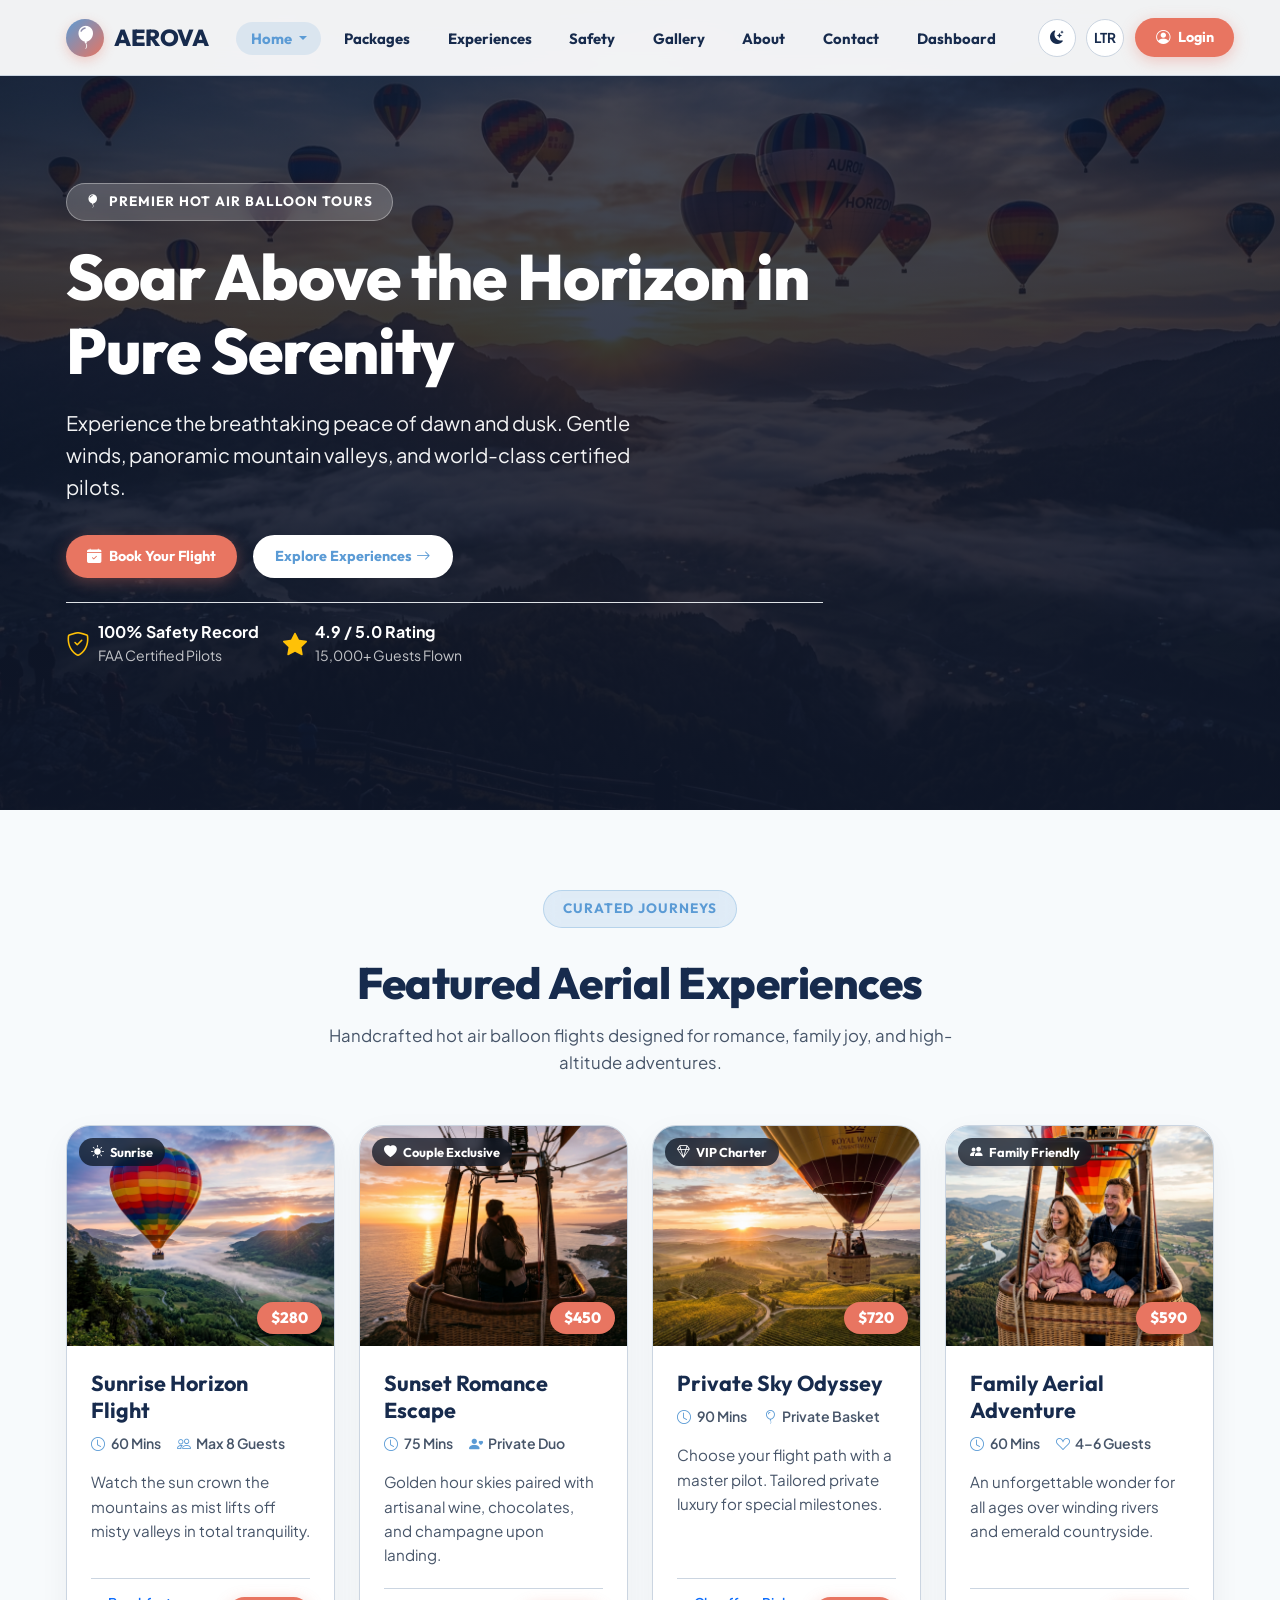
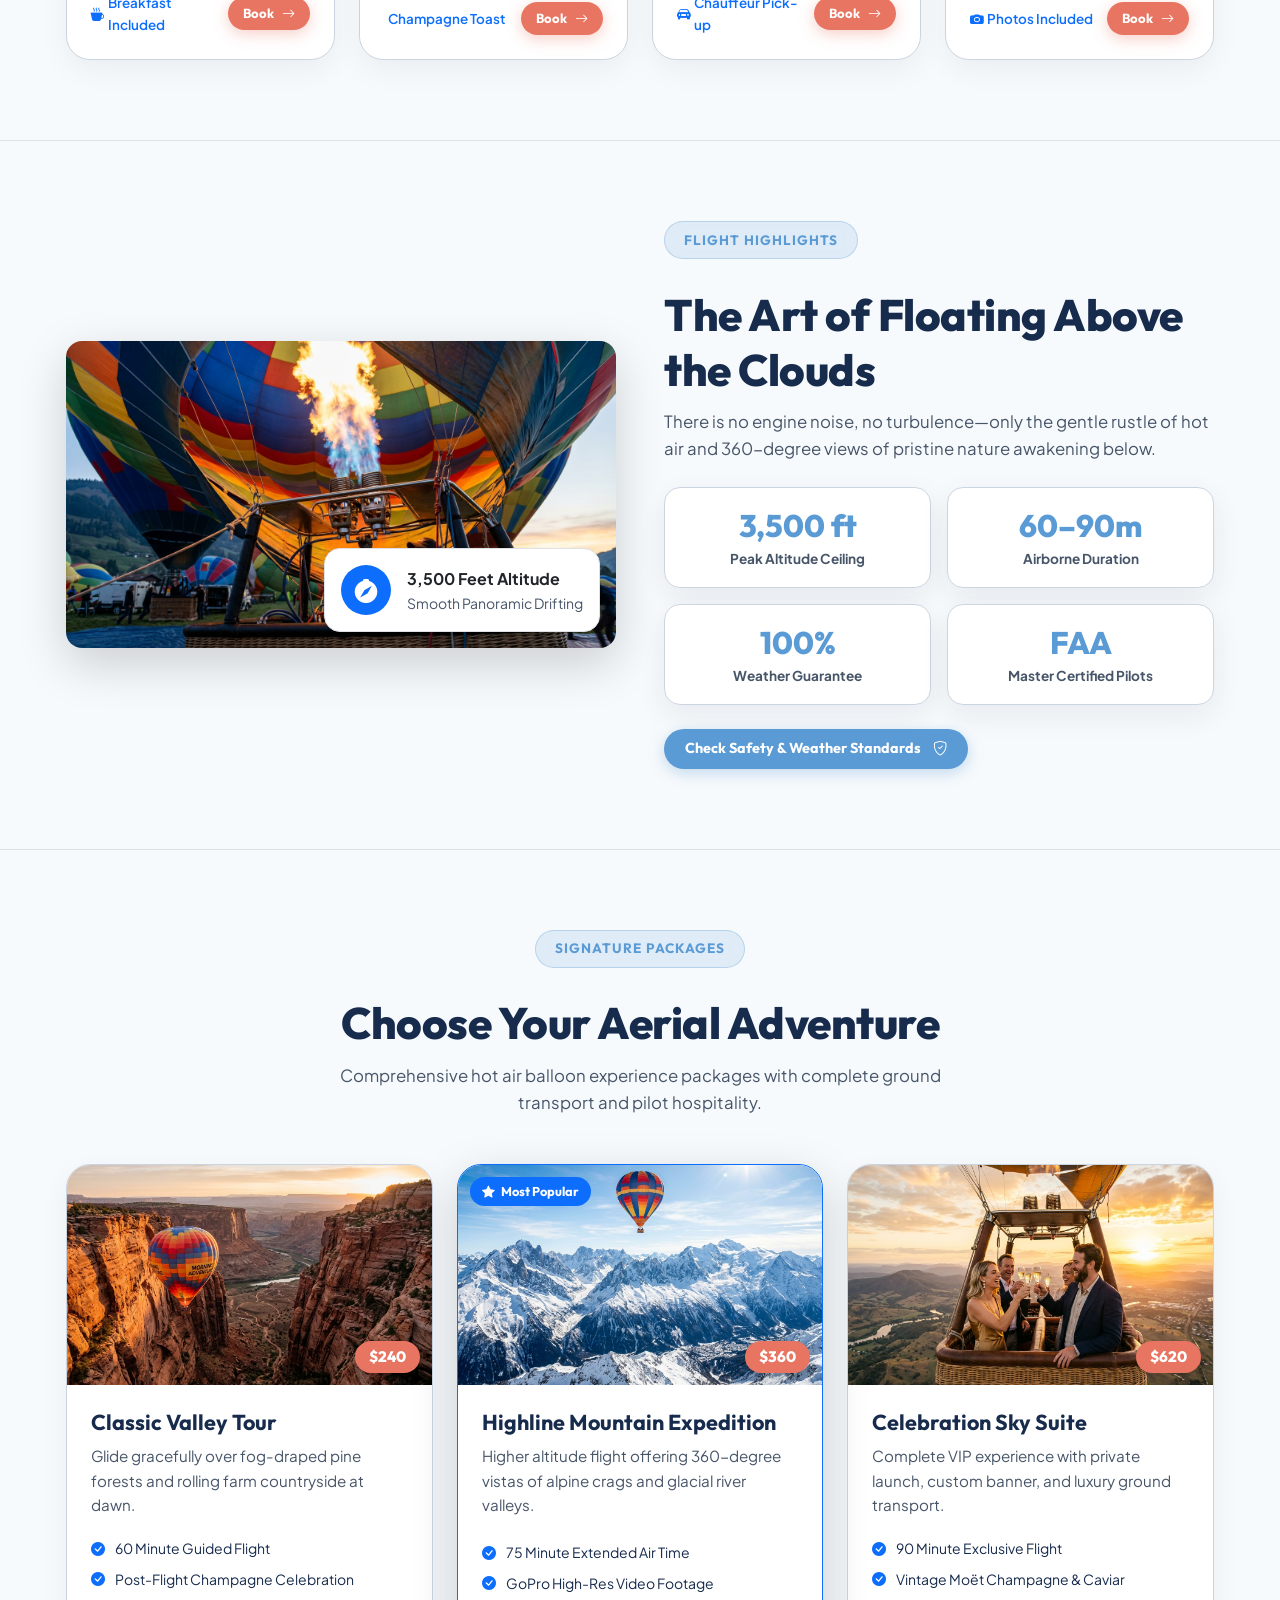
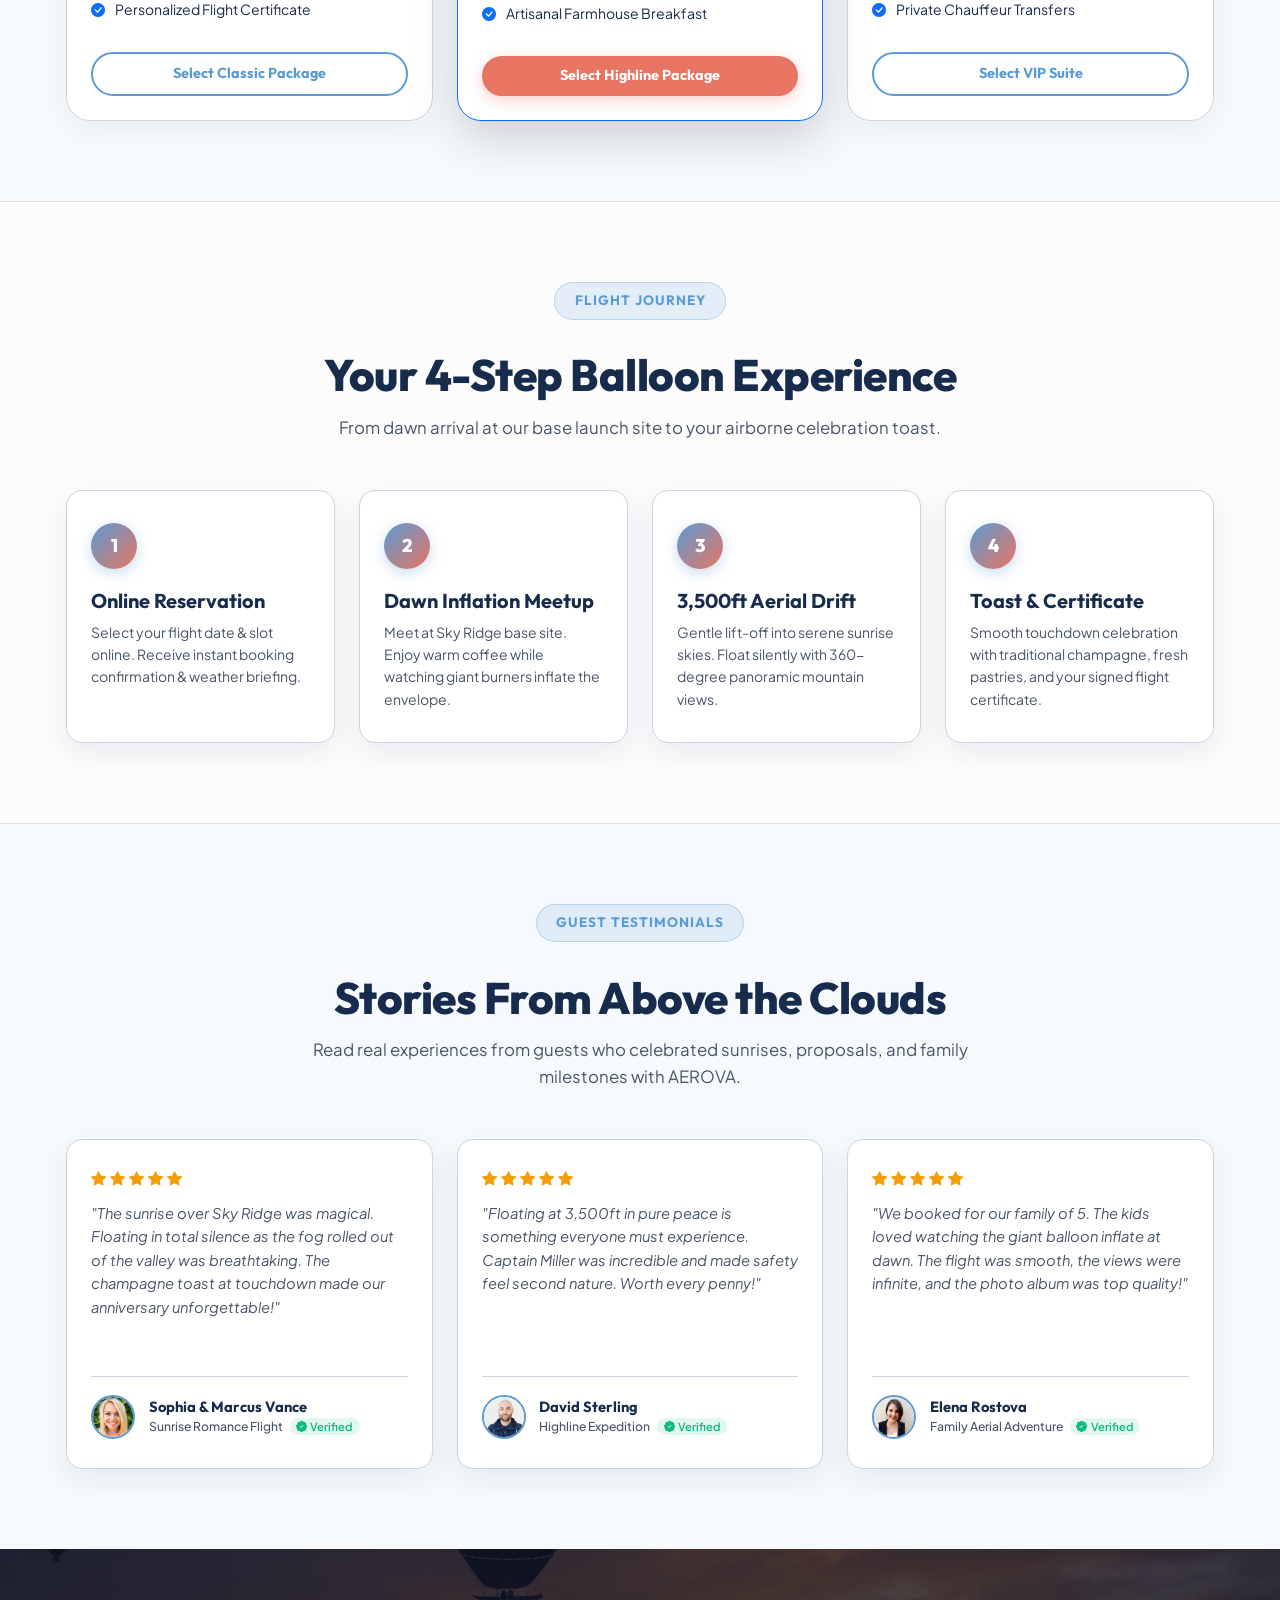
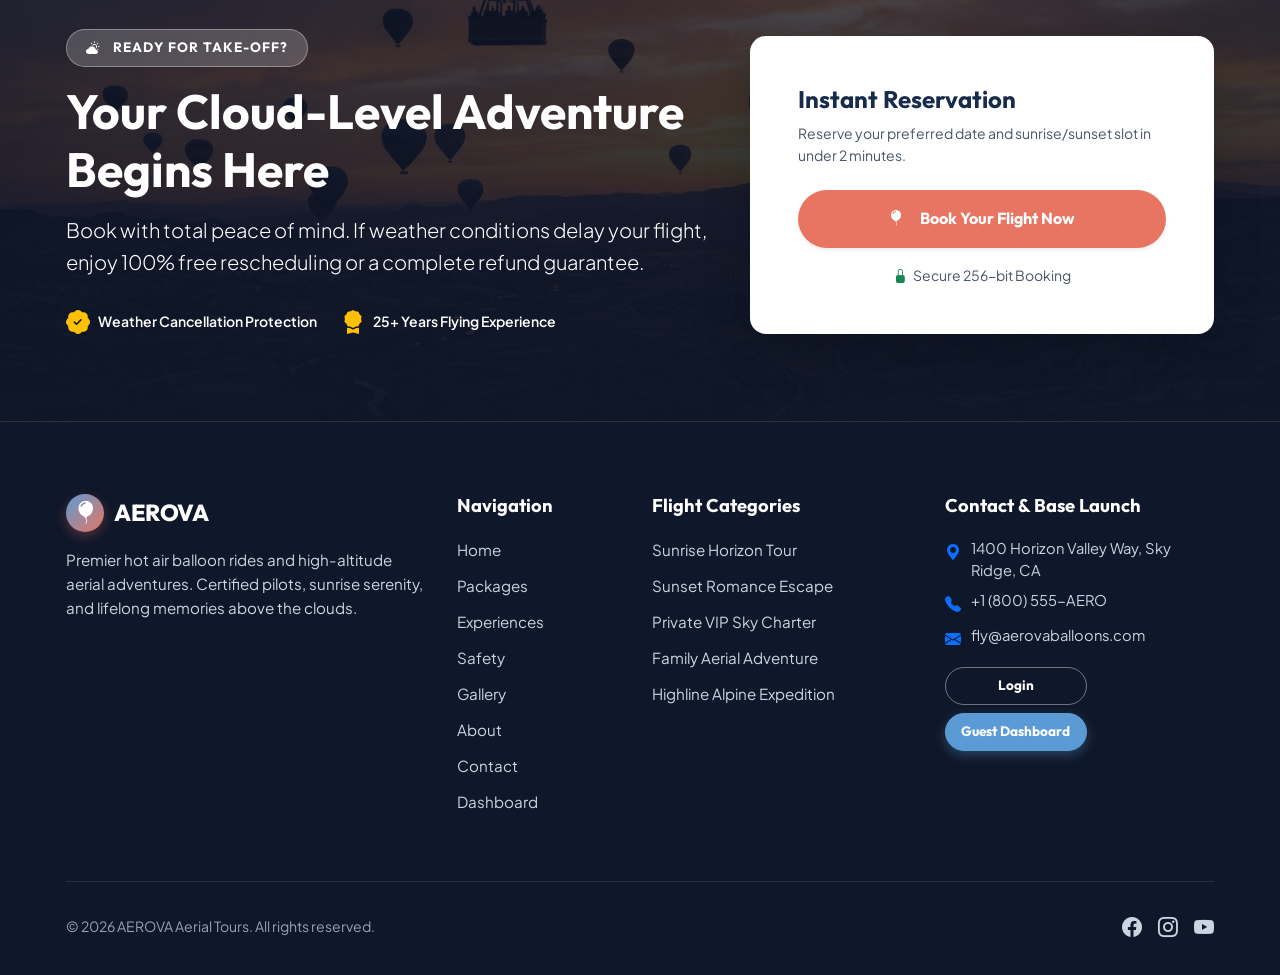
==== commit 98afcd47: "first commit" ====
--- a/index.html
+++ b/index.html
@@ -356,13 +356,13 @@
                   <li class="mb-2"><i class="bi bi-check-circle-fill text-primary me-2"></i> Personalized Flight Certificate</li>
                 </ul>
                 <div class="mt-auto">
-                  <a href="packages.html" class="btn-primary-coral w-100 justify-content-center">Select Classic Package</a>
-                </div>
-              </div>
-            </div>
-          </div>
-
-          <!-- Package 2 (Featured) -->
+                  <a href="packages.html" class="btn-secondary-action w-100 justify-content-center">Select Classic Package</a>
+                </div>
+              </div>
+            </div>
+          </div>
+
+          <!-- Package 2 (Featured - Most Popular) -->
           <div class="col-lg-4">
             <div class="card-aerova border-primary shadow-lg position-relative">
               <div class="card-badge-top bg-primary"><i class="bi bi-star-fill me-1"></i> Most Popular</div>
@@ -401,7 +401,7 @@
                   <li class="mb-2"><i class="bi bi-check-circle-fill text-primary me-2"></i> Private Chauffeur Transfers</li>
                 </ul>
                 <div class="mt-auto">
-                  <a href="packages.html" class="btn-primary-coral w-100 justify-content-center">Select VIP Suite</a>
+                  <a href="packages.html" class="btn-secondary-action w-100 justify-content-center">Select VIP Suite</a>
                 </div>
               </div>
             </div>
@@ -471,69 +471,78 @@
 
         <div class="row g-4">
           <!-- Review 1 -->
-          <div class="col-lg-4 col-md-6">
+          <div class="col-lg-4 col-md-6 col-12">
             <div class="testimonial-card-aerova">
-              <div class="d-flex align-items-center gap-1 text-warning mb-3">
-                <i class="bi bi-star-fill"></i>
-                <i class="bi bi-star-fill"></i>
-                <i class="bi bi-star-fill"></i>
-                <i class="bi bi-star-fill"></i>
-                <i class="bi bi-star-fill"></i>
-              </div>
-              <p class="card-desc-aerova fst-italic mb-4">
+              <div class="testimonial-rating">
+                <i class="bi bi-star-fill"></i>
+                <i class="bi bi-star-fill"></i>
+                <i class="bi bi-star-fill"></i>
+                <i class="bi bi-star-fill"></i>
+                <i class="bi bi-star-fill"></i>
+              </div>
+              <p class="testimonial-quote fst-italic">
                 "The sunrise over Sky Ridge was magical. Floating in total silence as the fog rolled out of the valley was breathtaking. The champagne toast at touchdown made our anniversary unforgettable!"
               </p>
-              <div class="d-flex align-items-center gap-3 mt-auto pt-3 border-top border-light-subtle">
-                <img src="assets/images/home1-avatar-1.jpg" alt="Sophia Vance" class="testimonial-author-avatar">
-                <div>
-                  <h5 class="fw-bold fs-6 mb-0">Sophia & Marcus Vance</h5>
-                  <div class="small text-muted">Sunrise Romance Flight &bull; Verified Guest</div>
+              <div class="testimonial-author-wrapper">
+                <img src="assets/images/home1-avatar-1.jpg" alt="Sophia & Marcus Vance" class="testimonial-author-avatar">
+                <div class="testimonial-author-info">
+                  <h5 class="testimonial-author-name">Sophia & Marcus Vance</h5>
+                  <div class="testimonial-author-meta">
+                    <span class="testimonial-flight-tag">Sunrise Romance Flight</span>
+                    <span class="testimonial-verified-badge"><i class="bi bi-patch-check-fill"></i> Verified</span>
+                  </div>
                 </div>
               </div>
             </div>
           </div>
 
           <!-- Review 2 -->
-          <div class="col-lg-4 col-md-6">
+          <div class="col-lg-4 col-md-6 col-12">
             <div class="testimonial-card-aerova">
-              <div class="d-flex align-items-center gap-1 text-warning mb-3">
-                <i class="bi bi-star-fill"></i>
-                <i class="bi bi-star-fill"></i>
-                <i class="bi bi-star-fill"></i>
-                <i class="bi bi-star-fill"></i>
-                <i class="bi bi-star-fill"></i>
-              </div>
-              <p class="card-desc-aerova fst-italic mb-4">
+              <div class="testimonial-rating">
+                <i class="bi bi-star-fill"></i>
+                <i class="bi bi-star-fill"></i>
+                <i class="bi bi-star-fill"></i>
+                <i class="bi bi-star-fill"></i>
+                <i class="bi bi-star-fill"></i>
+              </div>
+              <p class="testimonial-quote fst-italic">
                 "Floating at 3,500ft in pure peace is something everyone must experience. Captain Miller was incredible and made safety feel second nature. Worth every penny!"
               </p>
-              <div class="d-flex align-items-center gap-3 mt-auto pt-3 border-top border-light-subtle">
+              <div class="testimonial-author-wrapper">
                 <img src="assets/images/home1-avatar-2.jpg" alt="David Sterling" class="testimonial-author-avatar">
-                <div>
-                  <h5 class="fw-bold fs-6 mb-0">David Sterling</h5>
-                  <div class="small text-muted">Highline Expedition &bull; Verified Guest</div>
+                <div class="testimonial-author-info">
+                  <h5 class="testimonial-author-name">David Sterling</h5>
+                  <div class="testimonial-author-meta">
+                    <span class="testimonial-flight-tag">Highline Expedition</span>
+                    <span class="testimonial-verified-badge"><i class="bi bi-patch-check-fill"></i> Verified</span>
+                  </div>
                 </div>
               </div>
             </div>
           </div>
 
           <!-- Review 3 -->
-          <div class="col-lg-4 col-md-6">
+          <div class="col-lg-4 col-md-6 col-12 mx-md-auto mx-lg-0">
             <div class="testimonial-card-aerova">
-              <div class="d-flex align-items-center gap-1 text-warning mb-3">
-                <i class="bi bi-star-fill"></i>
-                <i class="bi bi-star-fill"></i>
-                <i class="bi bi-star-fill"></i>
-                <i class="bi bi-star-fill"></i>
-                <i class="bi bi-star-fill"></i>
-              </div>
-              <p class="card-desc-aerova fst-italic mb-4">
+              <div class="testimonial-rating">
+                <i class="bi bi-star-fill"></i>
+                <i class="bi bi-star-fill"></i>
+                <i class="bi bi-star-fill"></i>
+                <i class="bi bi-star-fill"></i>
+                <i class="bi bi-star-fill"></i>
+              </div>
+              <p class="testimonial-quote fst-italic">
                 "We booked for our family of 5. The kids loved watching the giant balloon inflate at dawn. The flight was smooth, the views were infinite, and the photo album was top quality!"
               </p>
-              <div class="d-flex align-items-center gap-3 mt-auto pt-3 border-top border-light-subtle">
+              <div class="testimonial-author-wrapper">
                 <img src="assets/images/home1-avatar-3.jpg" alt="Elena Rostova" class="testimonial-author-avatar">
-                <div>
-                  <h5 class="fw-bold fs-6 mb-0">Elena Rostova</h5>
-                  <div class="small text-muted">Family Aerial Adventure &bull; Verified Guest</div>
+                <div class="testimonial-author-info">
+                  <h5 class="testimonial-author-name">Elena Rostova</h5>
+                  <div class="testimonial-author-meta">
+                    <span class="testimonial-flight-tag">Family Aerial Adventure</span>
+                    <span class="testimonial-verified-badge"><i class="bi bi-patch-check-fill"></i> Verified</span>
+                  </div>
                 </div>
               </div>
             </div>
@@ -548,32 +557,32 @@
     <section class="section-padding text-white position-relative" style="background-image: url('assets/images/home1-cta-bg.jpg'); background-size: cover; background-position: center;">
       <div class="hero-overlay"></div>
       <div class="container position-relative z-2">
-        <div class="row align-items-center">
-          <div class="col-lg-7 mb-4 mb-lg-0">
+        <div class="row align-items-center g-4">
+          <div class="col-lg-7">
             <span class="badge-eyebrow mb-3"><i class="bi bi-cloud-sun-fill me-1"></i> READY FOR TAKE-OFF?</span>
             <h2 class="display-5 fw-bold text-white mb-3">Your Cloud-Level Adventure Begins Here</h2>
             <p class="lead opacity-90 mb-4">
               Book with total peace of mind. If weather conditions delay your flight, enjoy 100% free rescheduling or a complete refund guarantee.
             </p>
-            <div class="d-flex flex-wrap gap-4">
+            <div class="d-flex flex-wrap gap-3 gap-md-4">
               <div class="d-flex align-items-center gap-2">
-                <i class="bi bi-patch-check-fill text-warning fs-3"></i>
-                <span>Weather Cancellation Protection</span>
+                <i class="bi bi-patch-check-fill text-warning fs-4"></i>
+                <span class="small fw-semibold">Weather Cancellation Protection</span>
               </div>
               <div class="d-flex align-items-center gap-2">
-                <i class="bi bi-award-fill text-warning fs-3"></i>
-                <span>25+ Years Flying Experience</span>
-              </div>
-            </div>
-          </div>
-          <div class="col-lg-5 text-lg-end">
-            <div class="bg-white text-dark p-4 rounded-4 shadow-lg">
-              <h4 class="fw-bold mb-3 text-start">Instant Reservation</h4>
-              <p class="small text-muted text-start mb-3">Reserve your preferred date and sunrise/sunset slot in under 2 minutes.</p>
-              <a href="packages.html" class="btn-primary-coral w-100 py-3 mb-2 justify-content-center fs-6">
+                <i class="bi bi-award-fill text-warning fs-4"></i>
+                <span class="small fw-semibold">25+ Years Flying Experience</span>
+              </div>
+            </div>
+          </div>
+          <div class="col-lg-5">
+            <div class="bg-white text-dark p-4 p-md-5 rounded-4 shadow-lg ms-lg-auto" style="max-width: 480px;">
+              <h4 class="fw-bold mb-2 text-start">Instant Reservation</h4>
+              <p class="small text-muted text-start mb-4">Reserve your preferred date and sunrise/sunset slot in under 2 minutes.</p>
+              <a href="packages.html" class="btn-primary-coral w-100 py-3 mb-3 justify-content-center fs-6 shadow-sm">
                 <i class="bi bi-balloon-fill me-2"></i> Book Your Flight Now
               </a>
-              <div class="small text-muted text-center"><i class="bi bi-lock-fill me-1"></i> Secure 256-bit Booking</div>
+              <div class="small text-muted text-center"><i class="bi bi-lock-fill me-1 text-success"></i> Secure 256-bit Booking</div>
             </div>
           </div>
         </div>
@@ -626,9 +635,9 @@
 
         <div class="col-lg-3">
           <h5 class="footer-title">Contact & Base Launch</h5>
-          <p class="small footer-contact-item mb-2"><i class="bi bi-geo-alt-fill text-primary me-2"></i> 1400 Horizon Valley Way, Sky Ridge, CA</p>
-          <p class="small footer-contact-item mb-2"><i class="bi bi-telephone-fill text-primary me-2"></i> +1 (800) 555-AERO</p>
-          <p class="small footer-contact-item mb-3"><i class="bi bi-envelope-fill text-primary me-2"></i> fly@aerovaballoons.com</p>
+          <p class="small footer-contact-item mb-2"><i class="bi bi-geo-alt-fill text-primary"></i> <span>1400 Horizon Valley Way, Sky Ridge, CA</span></p>
+          <p class="small footer-contact-item mb-2"><i class="bi bi-telephone-fill text-primary"></i> <span>+1 (800) 555-AERO</span></p>
+          <p class="small footer-contact-item mb-3"><i class="bi bi-envelope-fill text-primary"></i> <span>fly@aerovaballoons.com</span></p>
           <div class="d-flex flex-wrap align-items-center gap-2 mt-3">
             <a href="login.html" class="btn-footer-login">Login</a>
             <a href="dashboard.html" class="btn-footer-dashboard">Guest Dashboard</a>
--- a/assets/css/style.css
+++ b/assets/css/style.css
@@ -411,14 +411,19 @@
     overscroll-behavior: contain;
     touch-action: pan-y;
     z-index: 1060;
-  }
-
-  .aerova-header .navbar-collapse:not(.show) {
-    display: none !important;
+    opacity: 0;
+    visibility: hidden;
+    transform: translateY(-12px) scale(0.98);
+    transition: opacity 0.28s cubic-bezier(0.16, 1, 0.3, 1), transform 0.28s cubic-bezier(0.16, 1, 0.3, 1), visibility 0.28s ease;
+    display: block !important;
+    pointer-events: none;
   }
 
   .aerova-header .navbar-collapse.show {
-    display: block !important;
+    opacity: 1 !important;
+    visibility: visible !important;
+    transform: translateY(0) scale(1) !important;
+    pointer-events: auto !important;
   }
 
   /* Prevent background page scrolling when mobile menu drawer is open */
@@ -539,18 +544,35 @@
 .btn-secondary-action {
   background-color: transparent;
   border: 2px solid var(--primary);
-  color: var(--primary);
+  color: var(--primary) !important;
   font-family: var(--font-heading);
   font-weight: 700;
   font-size: 0.9rem;
-  padding: 0.45rem 1.2rem;
+  padding: 0.5rem 1.3rem;
   border-radius: var(--radius-pill);
   transition: all var(--transition-fast);
+  display: inline-flex;
+  align-items: center;
+  justify-content: center;
+  text-decoration: none;
 }
 
 .btn-secondary-action:hover {
   background-color: var(--primary);
-  color: #ffffff;
+  color: #ffffff !important;
+  transform: translateY(-2px);
+  box-shadow: 0 4px 15px rgba(91, 155, 213, 0.35);
+}
+
+[data-theme="dark"] .btn-secondary-action {
+  border-color: var(--primary);
+  color: #7cb5ec !important;
+  background-color: rgba(91, 155, 213, 0.08);
+}
+
+[data-theme="dark"] .btn-secondary-action:hover {
+  background-color: var(--primary);
+  color: #ffffff !important;
 }
 
 .btn-primary-coral {
@@ -943,66 +965,73 @@
   flex-shrink: 0;
 }
 
-/* Horizontal Editorial Card */
+/* Horizontal Editorial Card - Compact & Balanced */
 .card-horizontal-aerova {
   display: flex;
   flex-direction: row;
   background: var(--surface);
-  border-radius: var(--radius-lg);
+  border-radius: var(--radius-md);
   border: 1px solid var(--border-color);
   overflow: hidden;
   box-shadow: var(--card-shadow);
-  transition: transform var(--transition-normal);
+  transition: transform var(--transition-normal), box-shadow var(--transition-normal);
   height: 100%;
 }
 
-@media (min-width: 992px) {
-  .card-horizontal-aerova {
-    min-height: 240px;
-  }
-}
-
 .card-horizontal-aerova:hover {
-  transform: translateY(-5px);
+  transform: translateY(-4px);
+  box-shadow: var(--card-shadow-hover);
 }
 
 .card-horizontal-img {
-  width: 42%;
-  min-height: 240px;
+  width: 30%;
+  min-height: 180px;
+  max-height: 200px;
   position: relative;
   flex-shrink: 0;
+  overflow: hidden;
 }
 
 .card-horizontal-img img {
   width: 100%;
   height: 100%;
   object-fit: cover;
+  transition: transform 0.5s ease;
+}
+
+.card-horizontal-aerova:hover .card-horizontal-img img {
+  transform: scale(1.05);
 }
 
 .card-horizontal-content {
-  width: 58%;
-  padding: 1.8rem;
+  width: 70%;
+  padding: 1.25rem 1.6rem;
   display: flex;
   flex-direction: column;
-  justify-content: center;
-}
-
-@media (min-width: 992px) and (max-width: 1199.98px) {
-  .card-horizontal-img {
-    width: 38%;
-  }
-  .card-horizontal-content {
-    width: 62%;
-    padding: 1.25rem 1.4rem;
-  }
-  .card-horizontal-content h4 {
-    font-size: 1.05rem;
-    margin-bottom: 0.35rem;
-  }
-  .card-horizontal-content p {
-    font-size: 0.85rem;
-    margin-bottom: 0.75rem;
-  }
+  justify-content: space-between;
+}
+
+.card-horizontal-content h3 {
+  font-size: 1.2rem;
+  font-weight: 700;
+  margin-bottom: 0.35rem;
+  color: var(--dark);
+}
+
+.card-horizontal-content p {
+  font-size: 0.88rem;
+  line-height: 1.5;
+  color: var(--muted-text);
+  margin-bottom: 0.65rem;
+}
+
+.card-horizontal-action {
+  display: flex;
+  align-items: center;
+  justify-content: space-between;
+  margin-top: auto;
+  padding-top: 0.4rem;
+  border-top: 1px solid var(--border-color);
 }
 
 @media (max-width: 991.98px) {
@@ -1013,15 +1042,16 @@
     width: 100%;
   }
   .card-horizontal-img {
-    height: 220px;
-    min-height: 220px;
+    height: 180px;
+    min-height: 180px;
+    max-height: 180px;
   }
   .card-horizontal-content {
-    padding: 1.5rem;
-  }
-}
-
-/* Asymmetric Bento Box Layout */
+    padding: 1.25rem;
+  }
+}
+
+/* Symmetric Bento Box Layout */
 .bento-grid {
   display: grid;
   grid-template-columns: repeat(12, 1fr);
@@ -1029,16 +1059,15 @@
 }
 
 .bento-card-large {
-  grid-column: span 7;
+  grid-column: span 6;
 }
 
 .bento-card-small {
-  grid-column: span 5;
+  grid-column: span 6;
 }
 
 .bento-card-tall {
-  grid-column: span 4;
-  grid-row: span 2;
+  grid-column: span 6;
 }
 
 @media (max-width: 991.98px) {
@@ -1047,13 +1076,19 @@
   }
 }
 
-/* Overlay Image Card */
+/* Overlay Image Card - Straight & Aligned */
 .card-overlay-aerova {
   position: relative;
-  border-radius: var(--radius-lg);
+  border-radius: var(--radius-md);
   overflow: hidden;
-  height: 320px;
+  height: 290px;
   box-shadow: var(--card-shadow);
+  transition: transform var(--transition-normal), box-shadow var(--transition-normal);
+}
+
+.card-overlay-aerova:hover {
+  transform: translateY(-4px);
+  box-shadow: var(--card-shadow-hover);
 }
 
 .card-overlay-aerova img {
@@ -1064,19 +1099,46 @@
 }
 
 .card-overlay-aerova:hover img {
-  transform: scale(1.08);
+  transform: scale(1.05);
 }
 
 .card-overlay-content {
   position: absolute;
   inset: 0;
   background: linear-gradient(180deg, rgba(15, 23, 42, 0.15) 0%, rgba(15, 23, 42, 0.92) 100%);
-  padding: 1.8rem;
+  padding: 1.6rem 1.8rem;
   display: flex;
   flex-direction: column;
   justify-content: flex-end;
   align-items: flex-start;
   color: #ffffff;
+}
+
+.card-overlay-content .badge {
+  font-size: 0.76rem;
+  letter-spacing: 0.3px;
+  display: inline-flex;
+  align-items: center;
+  margin-bottom: 0.5rem;
+}
+
+.card-overlay-content h3 {
+  font-size: 1.35rem;
+  font-weight: 700;
+  margin-bottom: 0.4rem;
+  line-height: 1.25;
+}
+
+.card-overlay-content p {
+  font-size: 0.88rem;
+  line-height: 1.45;
+  color: rgba(255, 255, 255, 0.85);
+  margin-bottom: 1rem;
+  display: -webkit-box;
+  -webkit-line-clamp: 2;
+  -webkit-box-orient: vertical;
+  overflow: hidden;
+  min-height: 38px;
 }
 
 /* --------------------------------------------------------------------------
@@ -1197,30 +1259,133 @@
 }
 
 /* --------------------------------------------------------------------------
-   9c. Guest Testimonials & Reviews Styling
+   9c. Guest Testimonials & Reviews Styling - Pixel-Perfect Straight Alignment
    -------------------------------------------------------------------------- */
 .testimonial-card-aerova {
   background: var(--surface);
   border: 1px solid var(--border-color);
   border-radius: var(--radius-md);
-  padding: 2rem;
+  padding: 1.75rem 1.5rem;
   box-shadow: var(--card-shadow);
   height: 100%;
+  min-height: 330px;
   display: flex;
   flex-direction: column;
-  transition: transform var(--transition-normal);
+  justify-content: space-between;
+  transition: transform var(--transition-normal), box-shadow var(--transition-normal);
 }
 
 .testimonial-card-aerova:hover {
   transform: translateY(-5px);
+  box-shadow: var(--card-shadow-hover);
+}
+
+.testimonial-rating {
+  display: flex;
+  align-items: center;
+  gap: 0.25rem;
+  color: #F59E0B;
+  font-size: 0.95rem;
+  margin-bottom: 0.85rem;
+  height: 20px;
+}
+
+.testimonial-quote {
+  font-size: 0.92rem;
+  line-height: 1.6;
+  color: var(--muted-text);
+  margin-bottom: 1.25rem;
+  min-height: 125px;
+  display: flex;
+  align-items: flex-start;
+  flex-grow: 1;
+}
+
+.testimonial-author-wrapper {
+  display: flex;
+  align-items: center;
+  gap: 0.85rem;
+  margin-top: auto;
+  padding-top: 1rem;
+  border-top: 1px solid var(--border-color);
+  height: 64px;
+  min-height: 64px;
 }
 
 .testimonial-author-avatar {
-  width: 50px;
-  height: 50px;
+  width: 44px;
+  height: 44px;
   border-radius: 50%;
   object-fit: cover;
   border: 2px solid var(--primary);
+  flex-shrink: 0;
+}
+
+.testimonial-author-info {
+  flex: 1;
+  min-width: 0;
+  display: flex;
+  flex-direction: column;
+  justify-content: center;
+}
+
+.testimonial-author-name {
+  font-family: var(--font-heading);
+  font-weight: 700;
+  font-size: 0.92rem;
+  color: var(--dark);
+  margin: 0 0 0.15rem 0;
+  line-height: 1.2;
+  white-space: nowrap;
+  overflow: hidden;
+  text-overflow: ellipsis;
+}
+
+.testimonial-author-meta {
+  display: flex;
+  align-items: center;
+  gap: 0.45rem;
+  font-size: 0.76rem;
+  line-height: 1.2;
+  white-space: nowrap;
+  overflow: hidden;
+}
+
+.testimonial-flight-tag {
+  color: var(--muted-text);
+  font-weight: 500;
+  white-space: nowrap;
+  overflow: hidden;
+  text-overflow: ellipsis;
+}
+
+.testimonial-verified-badge {
+  display: inline-flex;
+  align-items: center;
+  gap: 0.2rem;
+  font-size: 0.7rem;
+  font-weight: 600;
+  color: #10B981;
+  background: rgba(16, 185, 129, 0.12);
+  padding: 0.12rem 0.4rem;
+  border-radius: 9999px;
+  white-space: nowrap;
+  flex-shrink: 0;
+}
+
+[data-theme="dark"] .testimonial-verified-badge {
+  background: rgba(16, 185, 129, 0.2);
+  color: #34D399;
+}
+
+@media (max-width: 575.98px) {
+  .testimonial-card-aerova {
+    padding: 1.4rem 1.2rem;
+    min-height: auto;
+  }
+  .testimonial-quote {
+    min-height: auto;
+  }
 }
 
 /* --------------------------------------------------------------------------
@@ -1282,50 +1447,8 @@
 }
 
 /* --------------------------------------------------------------------------
-   11. Authentication Styling (Login / Register)
+   11. Authentication Styling (Login / Register - Defined in Master System)
    -------------------------------------------------------------------------- */
-.auth-wrapper {
-  min-height: 100vh;
-  display: flex;
-}
-
-.auth-sidebar-img {
-  width: 50%;
-  background-size: cover;
-  background-position: center;
-  position: relative;
-  display: flex;
-  align-items: flex-end;
-  padding: 3rem;
-  color: #ffffff;
-}
-
-.auth-form-container {
-  width: 50%;
-  display: flex;
-  align-items: center;
-  justify-content: center;
-  padding: 3rem 2rem;
-  background: var(--surface);
-}
-
-.auth-form-box {
-  width: 100%;
-  max-width: 440px;
-}
-
-@media (max-width: 991px) {
-  .auth-wrapper {
-    flex-direction: column;
-  }
-  .auth-sidebar-img {
-    display: none;
-  }
-  .auth-form-container {
-    width: 100%;
-    min-height: 100vh;
-  }
-}
 
 /* --------------------------------------------------------------------------
    12. Footer (Always High-Contrast Deep Navy Background & Crisp Text)
@@ -1339,10 +1462,29 @@
 
 .aerova-footer p,
 .aerova-footer .text-muted,
-.aerova-footer .footer-brand-desc,
-.aerova-footer .footer-contact-item {
+.aerova-footer .footer-brand-desc {
   color: #CBD5E1 !important;
   font-size: 0.95rem;
+}
+
+.aerova-footer .footer-contact-item {
+  display: flex;
+  align-items: flex-start;
+  gap: 0.65rem;
+  color: #CBD5E1 !important;
+  font-size: 0.92rem;
+  line-height: 1.5;
+}
+
+.aerova-footer .footer-contact-item i {
+  flex-shrink: 0;
+  margin-top: 0.18rem;
+  font-size: 1rem;
+  margin-right: 0 !important;
+}
+
+.aerova-footer .footer-contact-item span {
+  flex: 1;
 }
 
 .aerova-footer .footer-title {
@@ -1388,22 +1530,29 @@
   color: var(--secondary) !important;
 }
 
-/* Footer Action Buttons (Matching Pill System) */
+/* Footer Action Buttons (Matching Equal-Width Pill System) */
+.btn-footer-login,
+.btn-footer-dashboard {
+  font-family: var(--font-heading);
+  font-weight: 700;
+  font-size: 0.85rem;
+  padding: 0.45rem 1rem;
+  border-radius: var(--radius-pill);
+  transition: all var(--transition-fast);
+  display: inline-flex;
+  align-items: center;
+  justify-content: center;
+  text-align: center;
+  text-decoration: none;
+  white-space: nowrap;
+  width: 142px;
+  min-width: 142px;
+}
+
 .btn-footer-login {
   background: transparent;
   border: 1.5px solid rgba(255, 255, 255, 0.4);
   color: #ffffff !important;
-  font-family: var(--font-heading);
-  font-weight: 700;
-  font-size: 0.86rem;
-  padding: 0.42rem 1.25rem;
-  border-radius: var(--radius-pill);
-  transition: all var(--transition-fast);
-  display: inline-flex;
-  align-items: center;
-  justify-content: center;
-  text-decoration: none;
-  white-space: nowrap;
 }
 
 .btn-footer-login:hover {
@@ -1417,18 +1566,7 @@
   background: var(--primary);
   border: 1.5px solid var(--primary);
   color: #ffffff !important;
-  font-family: var(--font-heading);
-  font-weight: 700;
-  font-size: 0.86rem;
-  padding: 0.42rem 1.25rem;
-  border-radius: var(--radius-pill);
-  transition: all var(--transition-fast);
-  display: inline-flex;
-  align-items: center;
-  justify-content: center;
-  text-decoration: none;
   box-shadow: 0 4px 12px rgba(91, 155, 213, 0.35);
-  white-space: nowrap;
 }
 
 .btn-footer-dashboard:hover {
@@ -2755,6 +2893,7 @@
   display: flex;
   min-height: 100vh;
   width: 100%;
+  background: var(--bg-main);
 }
 
 .auth-sidebar-img {
@@ -2790,18 +2929,27 @@
 @media (max-width: 991.98px) {
   .auth-wrapper {
     flex-direction: column;
+    min-height: 100vh;
+    background: var(--bg-main);
   }
   .auth-sidebar-img {
     width: 100%;
-    min-height: 240px;
-    padding: 2.5rem 1.5rem;
+    min-height: 200px;
+    padding: 2rem 1.25rem 2.8rem;
   }
   .auth-form-container {
     width: 100%;
-    padding: 2rem 1rem;
+    display: block;
+    padding: 0 1rem 2.5rem;
+    margin-top: -24px;
+    position: relative;
+    z-index: 10;
+    background: transparent;
   }
   .auth-form-box {
+    margin: 0 auto;
     padding: 1.75rem 1.25rem;
+    box-shadow: 0 10px 30px rgba(0, 0, 0, 0.12);
   }
 }
 
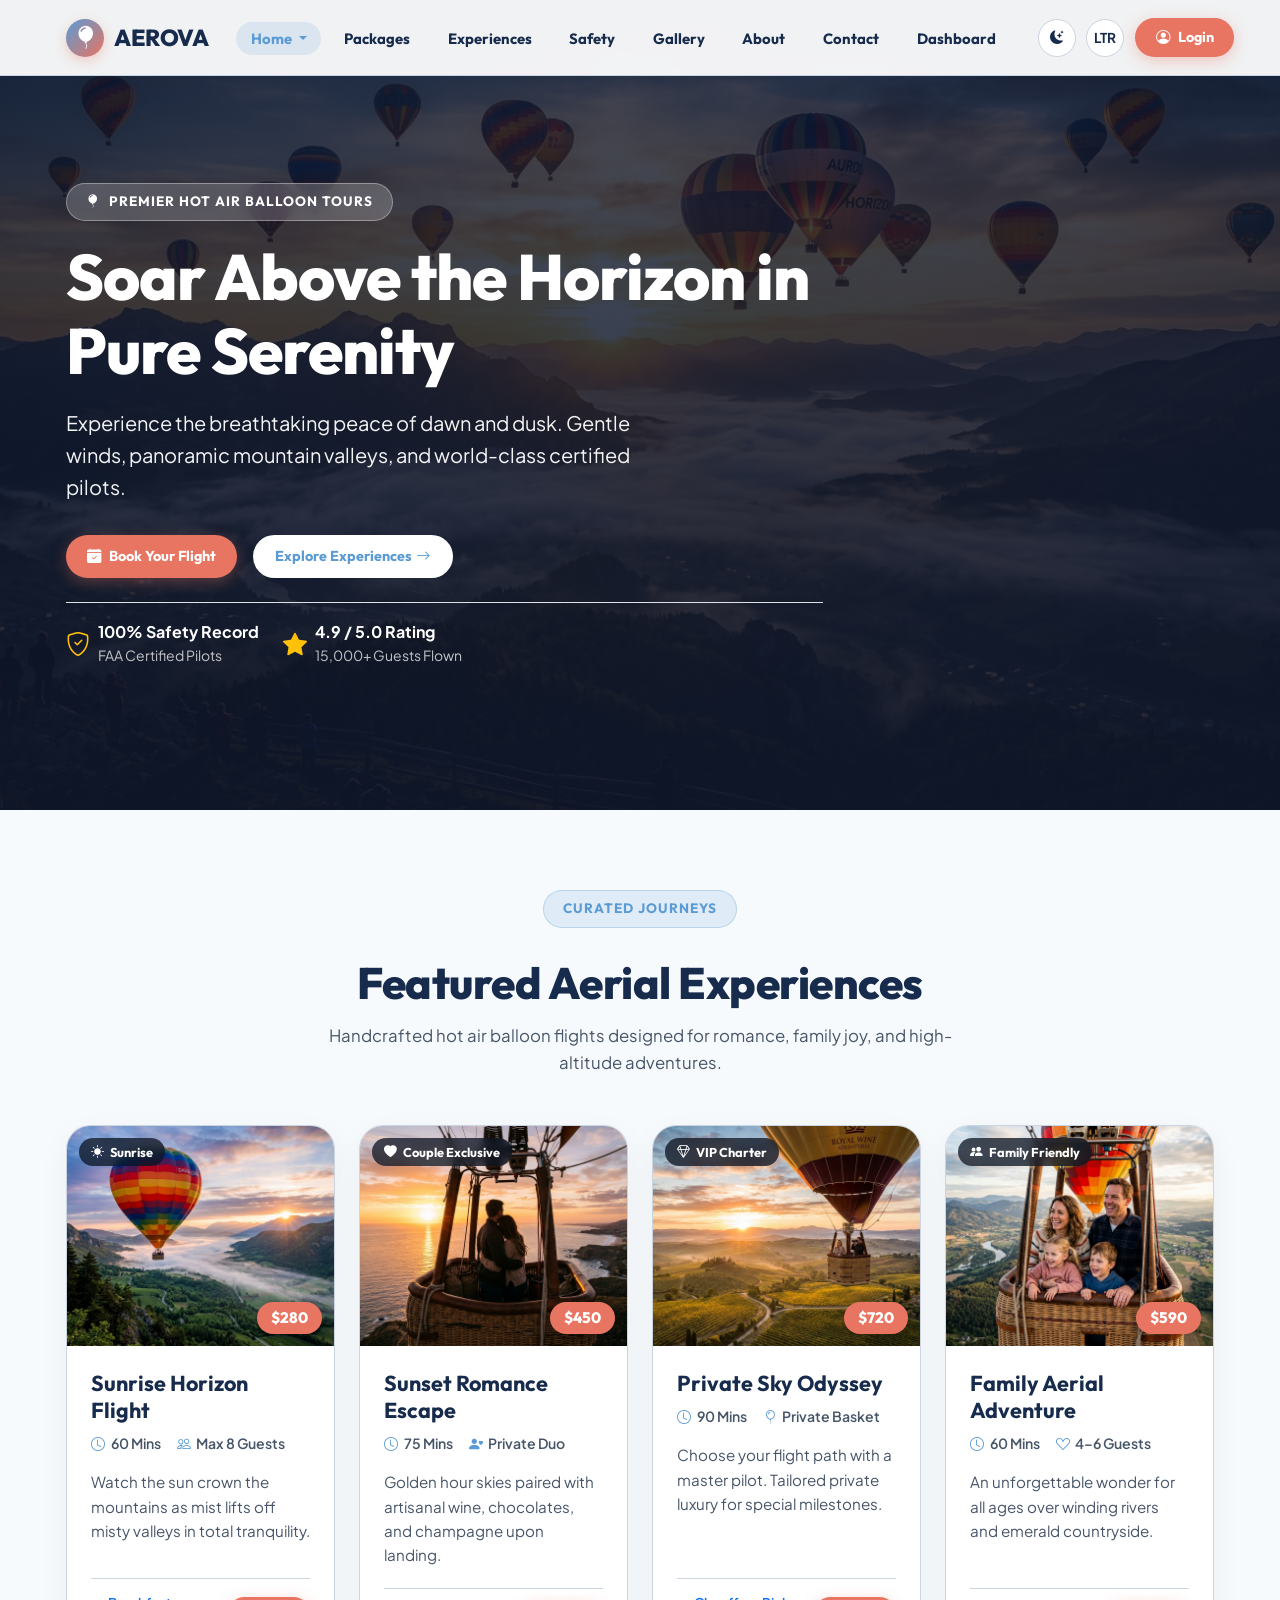
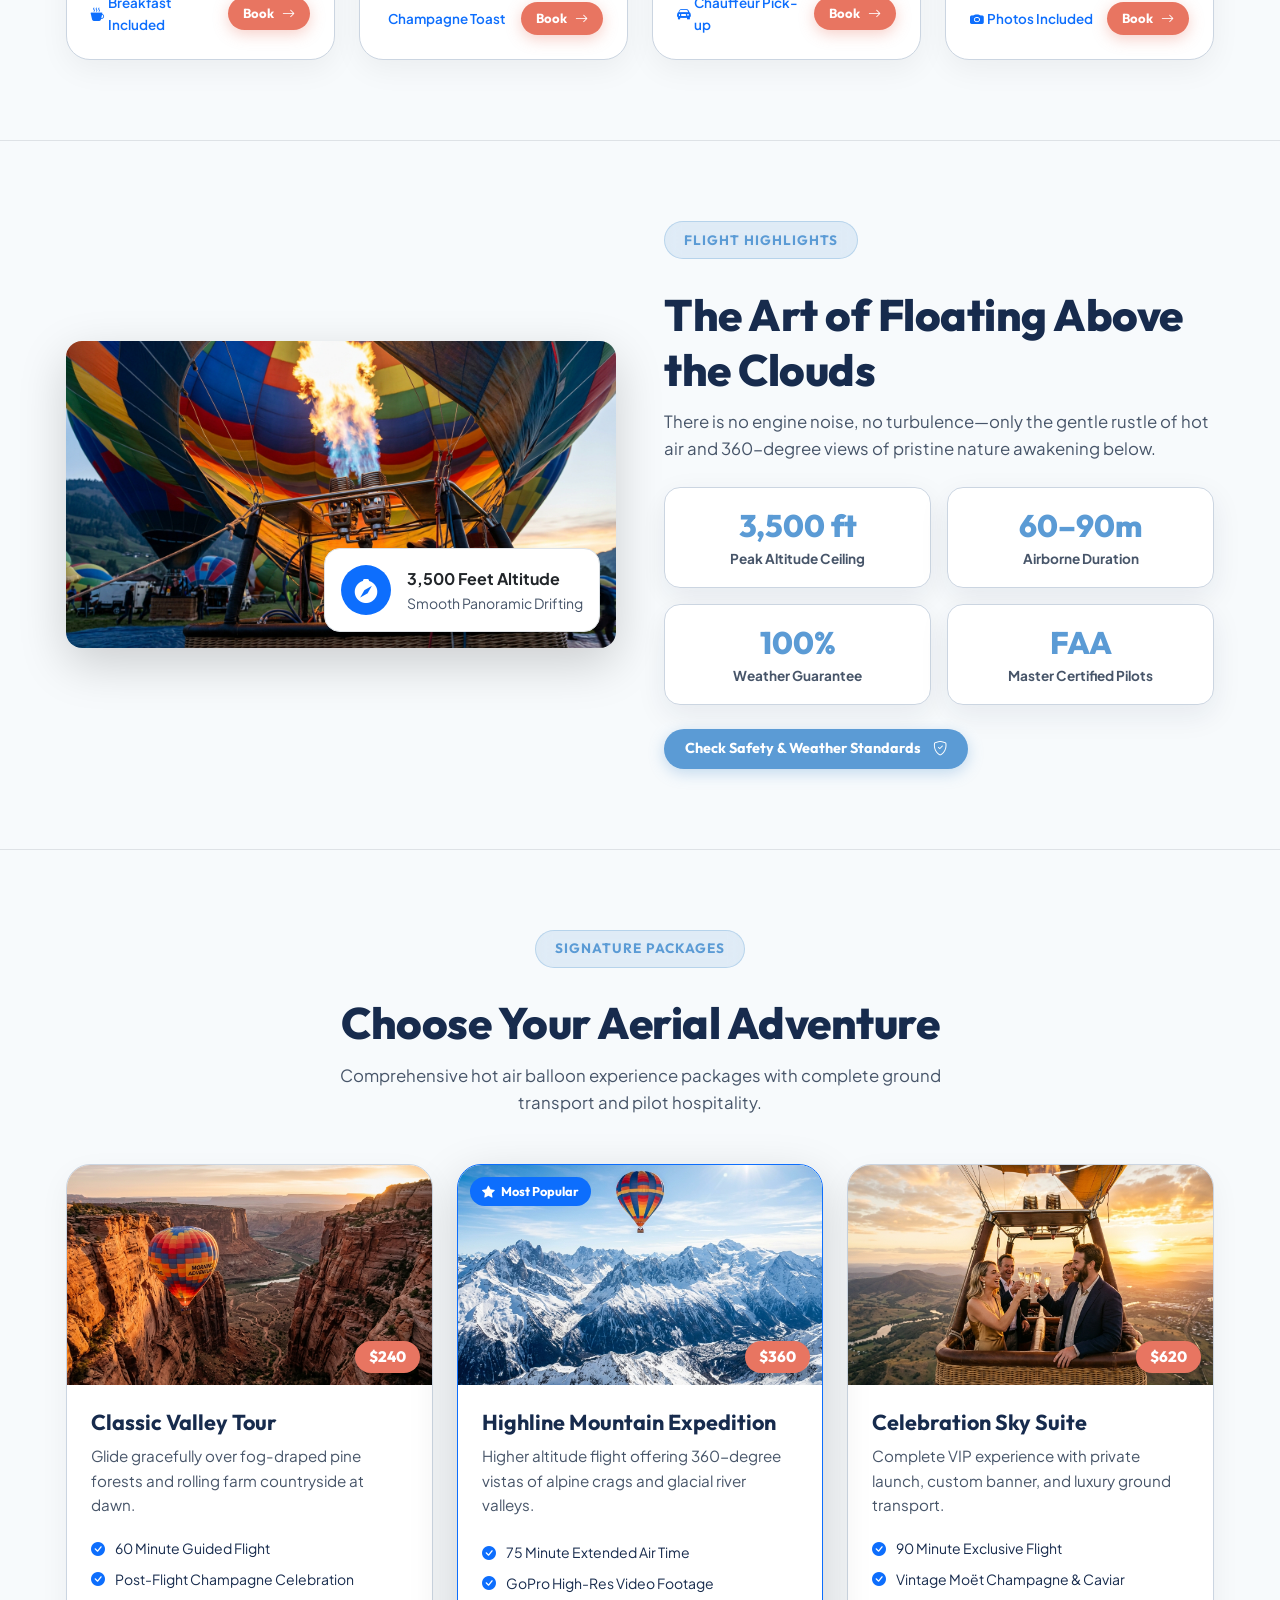
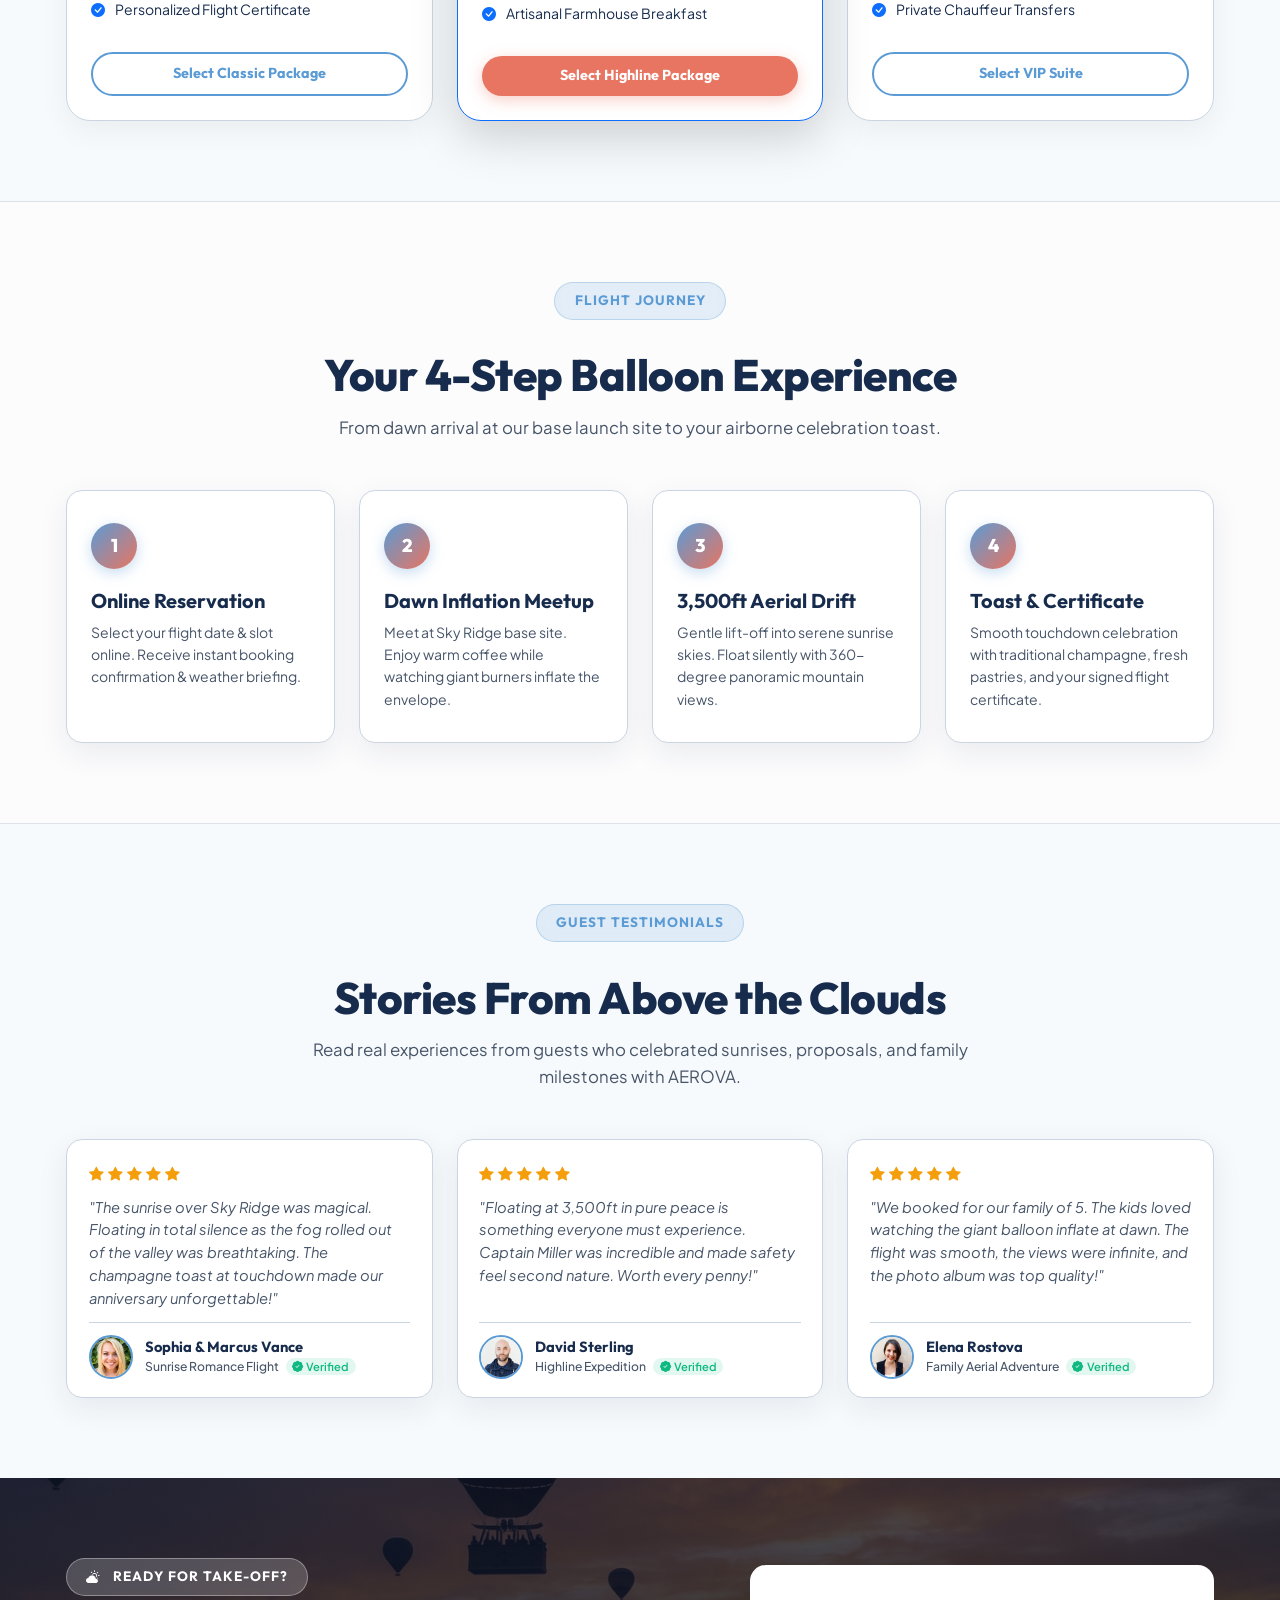
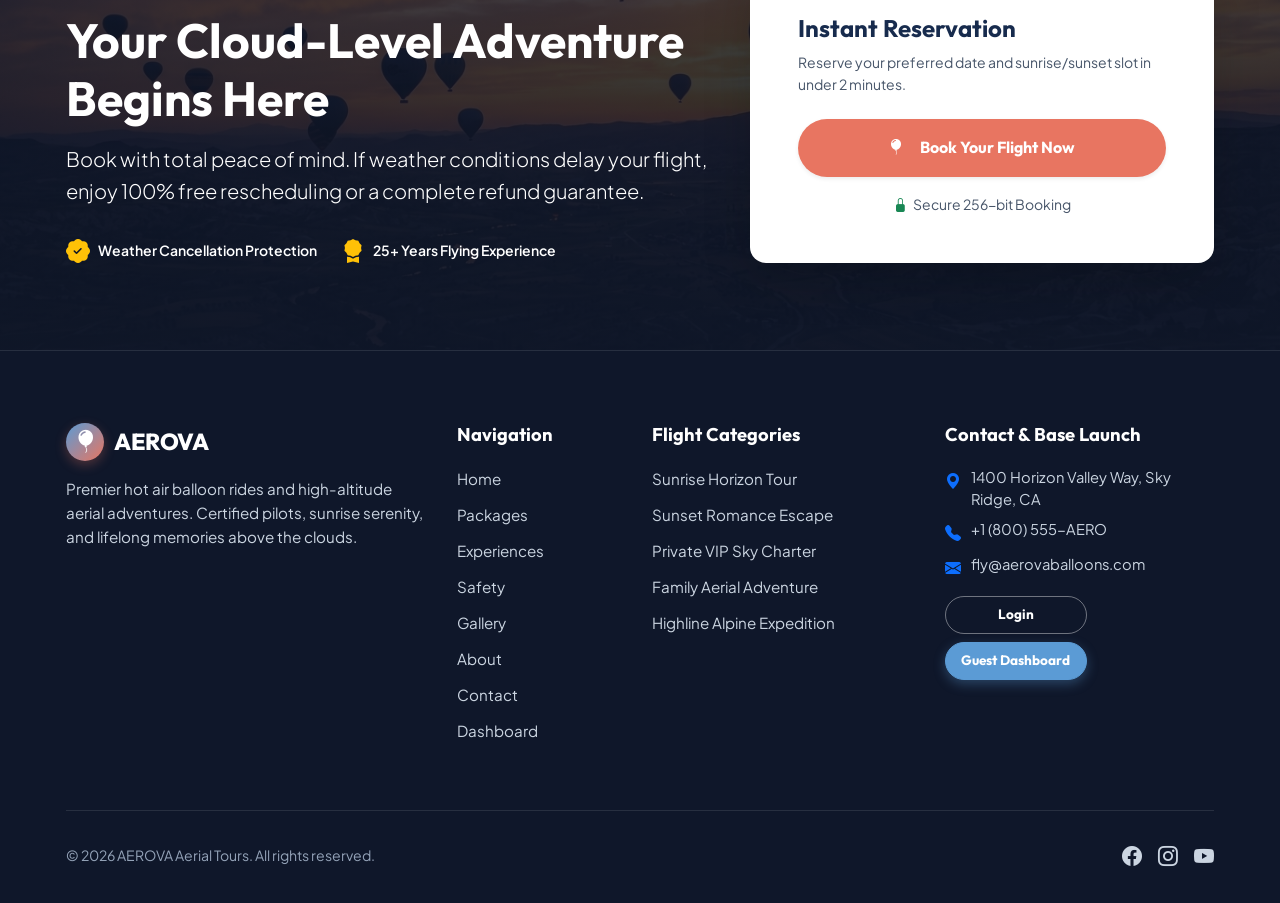
==== commit 0464fa09: "first commit" ====
--- a/index.html
+++ b/index.html
@@ -49,7 +49,7 @@
         </a>
 
         <!-- Mobile Menu Toggle Button -->
-        <button class="navbar-toggler collapsed border-0 shadow-none p-2" type="button" data-bs-toggle="collapse" data-bs-target="#aerovaNavbar" aria-controls="aerovaNavbar" aria-expanded="false" aria-label="Toggle navigation">
+        <button class="navbar-toggler collapsed border-0 shadow-none p-2" type="button" data-bs-target="#aerovaNavbar" aria-controls="aerovaNavbar" aria-expanded="false" aria-label="Toggle navigation">
           <span class="navbar-toggler-icon"></span>
         </button>
 
--- a/assets/css/style.css
+++ b/assets/css/style.css
@@ -1259,19 +1259,17 @@
 }
 
 /* --------------------------------------------------------------------------
-   9c. Guest Testimonials & Reviews Styling - Pixel-Perfect Straight Alignment
+   9c. Guest Testimonials & Reviews Styling - Compact & Clean (Zero Excess Space)
    -------------------------------------------------------------------------- */
 .testimonial-card-aerova {
   background: var(--surface);
   border: 1px solid var(--border-color);
   border-radius: var(--radius-md);
-  padding: 1.75rem 1.5rem;
+  padding: 1.35rem 1.35rem 1.15rem;
   box-shadow: var(--card-shadow);
   height: 100%;
-  min-height: 330px;
   display: flex;
   flex-direction: column;
-  justify-content: space-between;
   transition: transform var(--transition-normal), box-shadow var(--transition-normal);
 }
 
@@ -1285,31 +1283,24 @@
   align-items: center;
   gap: 0.25rem;
   color: #F59E0B;
-  font-size: 0.95rem;
-  margin-bottom: 0.85rem;
-  height: 20px;
+  font-size: 0.92rem;
+  margin-bottom: 0.65rem;
 }
 
 .testimonial-quote {
   font-size: 0.92rem;
-  line-height: 1.6;
+  line-height: 1.55;
   color: var(--muted-text);
-  margin-bottom: 1.25rem;
-  min-height: 125px;
-  display: flex;
-  align-items: flex-start;
-  flex-grow: 1;
+  margin-bottom: 0.75rem;
 }
 
 .testimonial-author-wrapper {
   display: flex;
   align-items: center;
-  gap: 0.85rem;
+  gap: 0.75rem;
   margin-top: auto;
-  padding-top: 1rem;
+  padding-top: 0.75rem;
   border-top: 1px solid var(--border-color);
-  height: 64px;
-  min-height: 64px;
 }
 
 .testimonial-author-avatar {
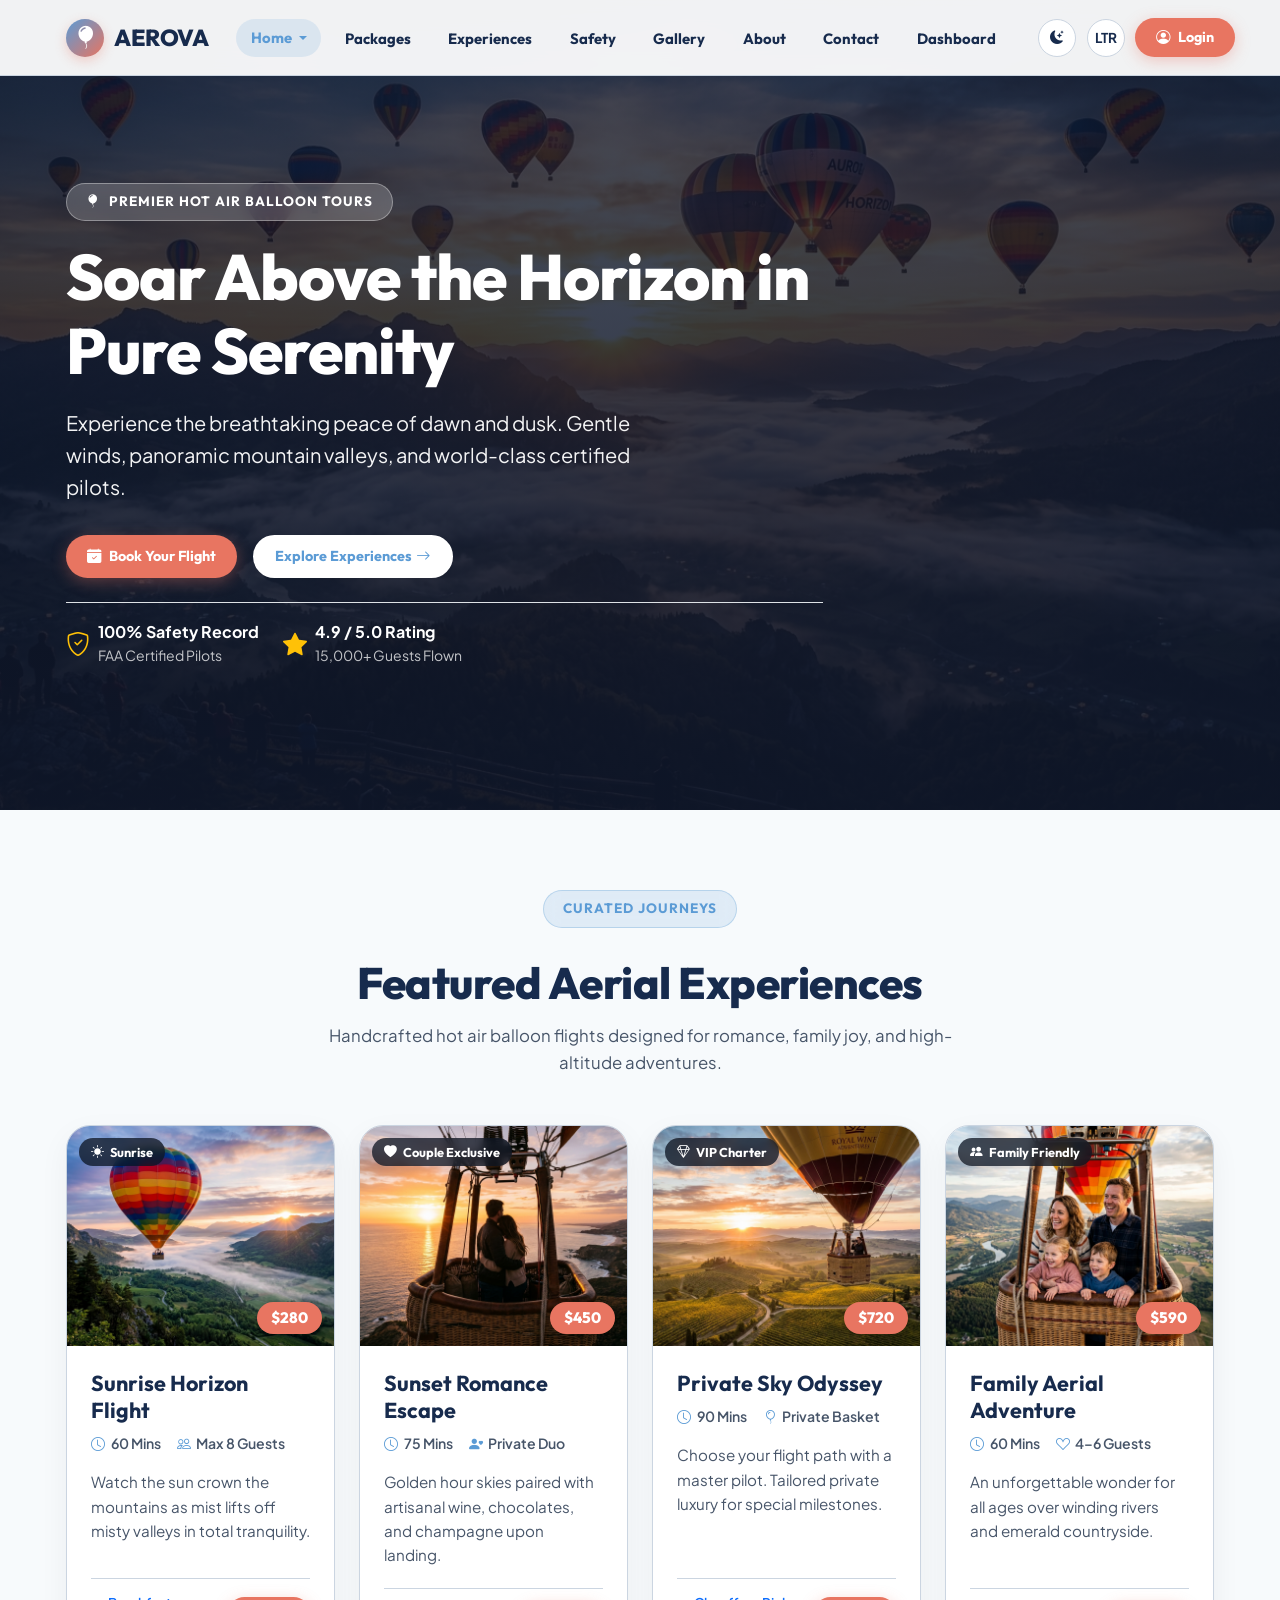
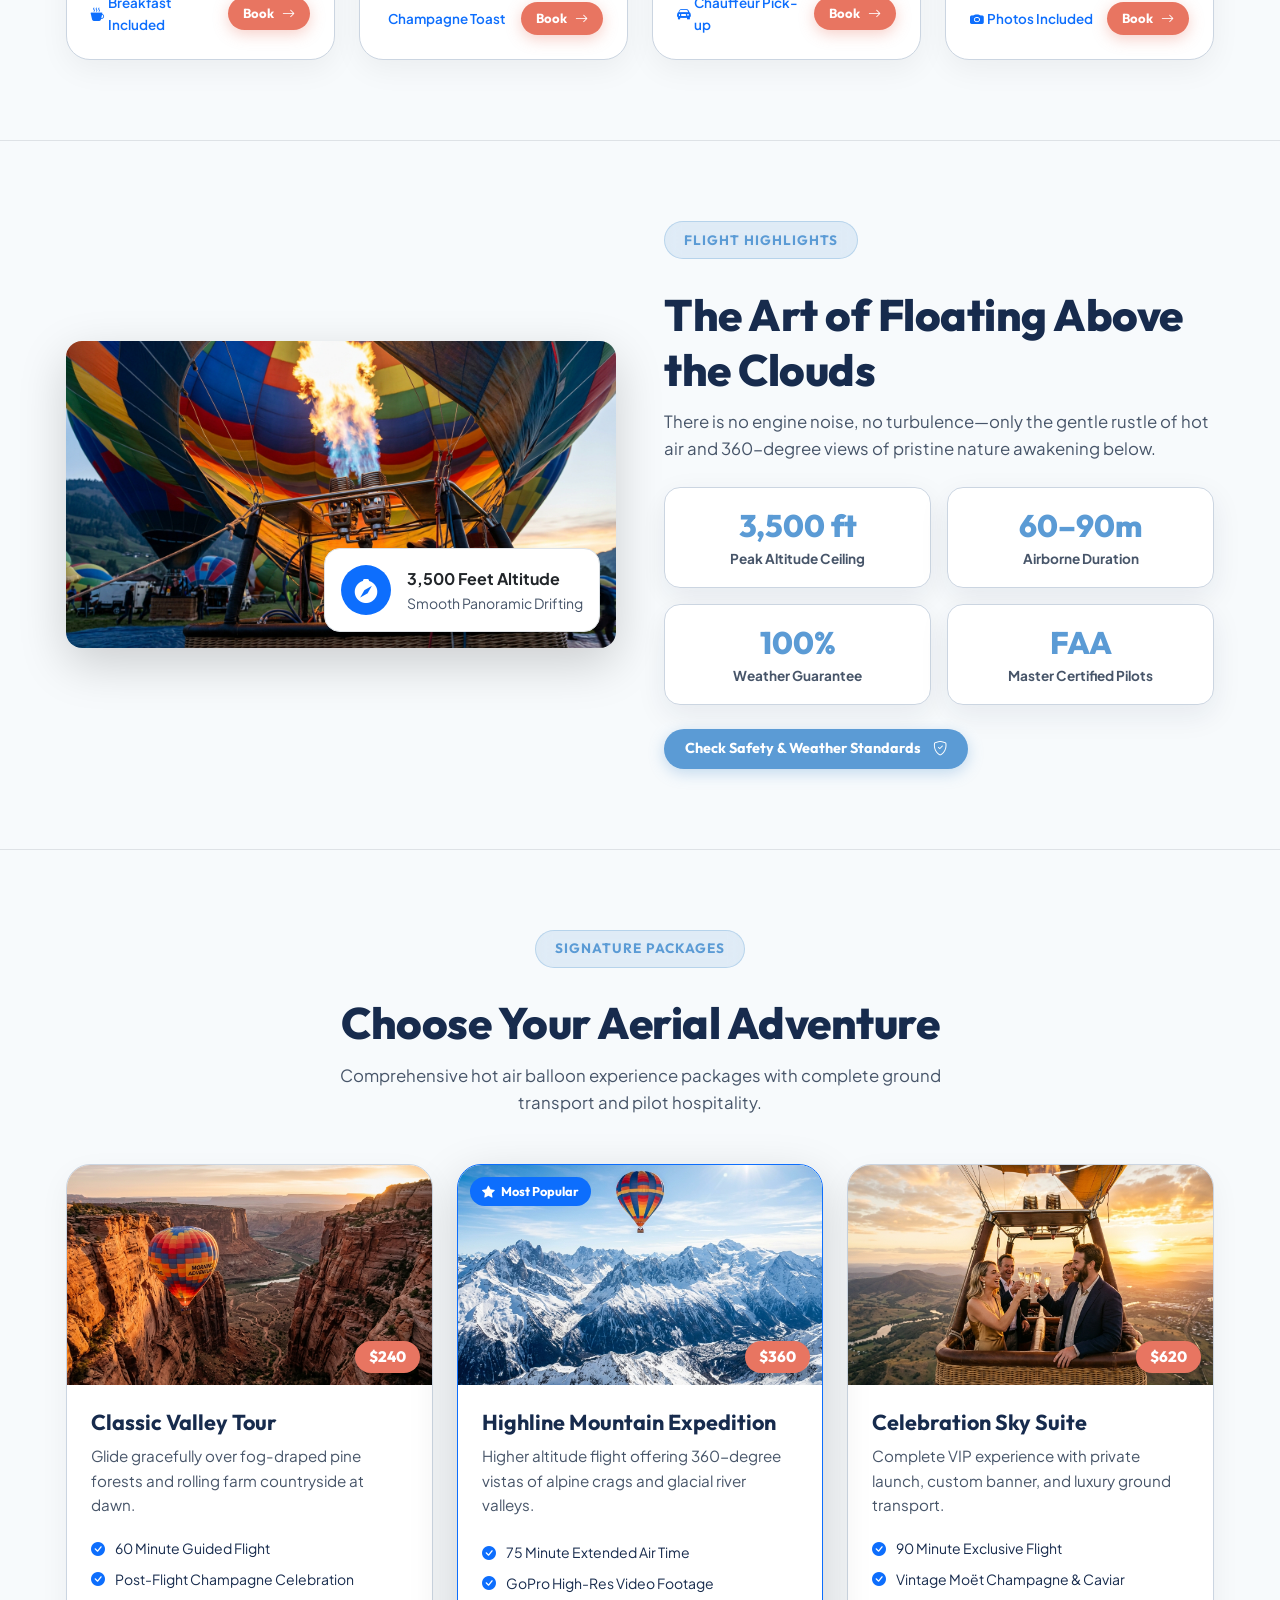
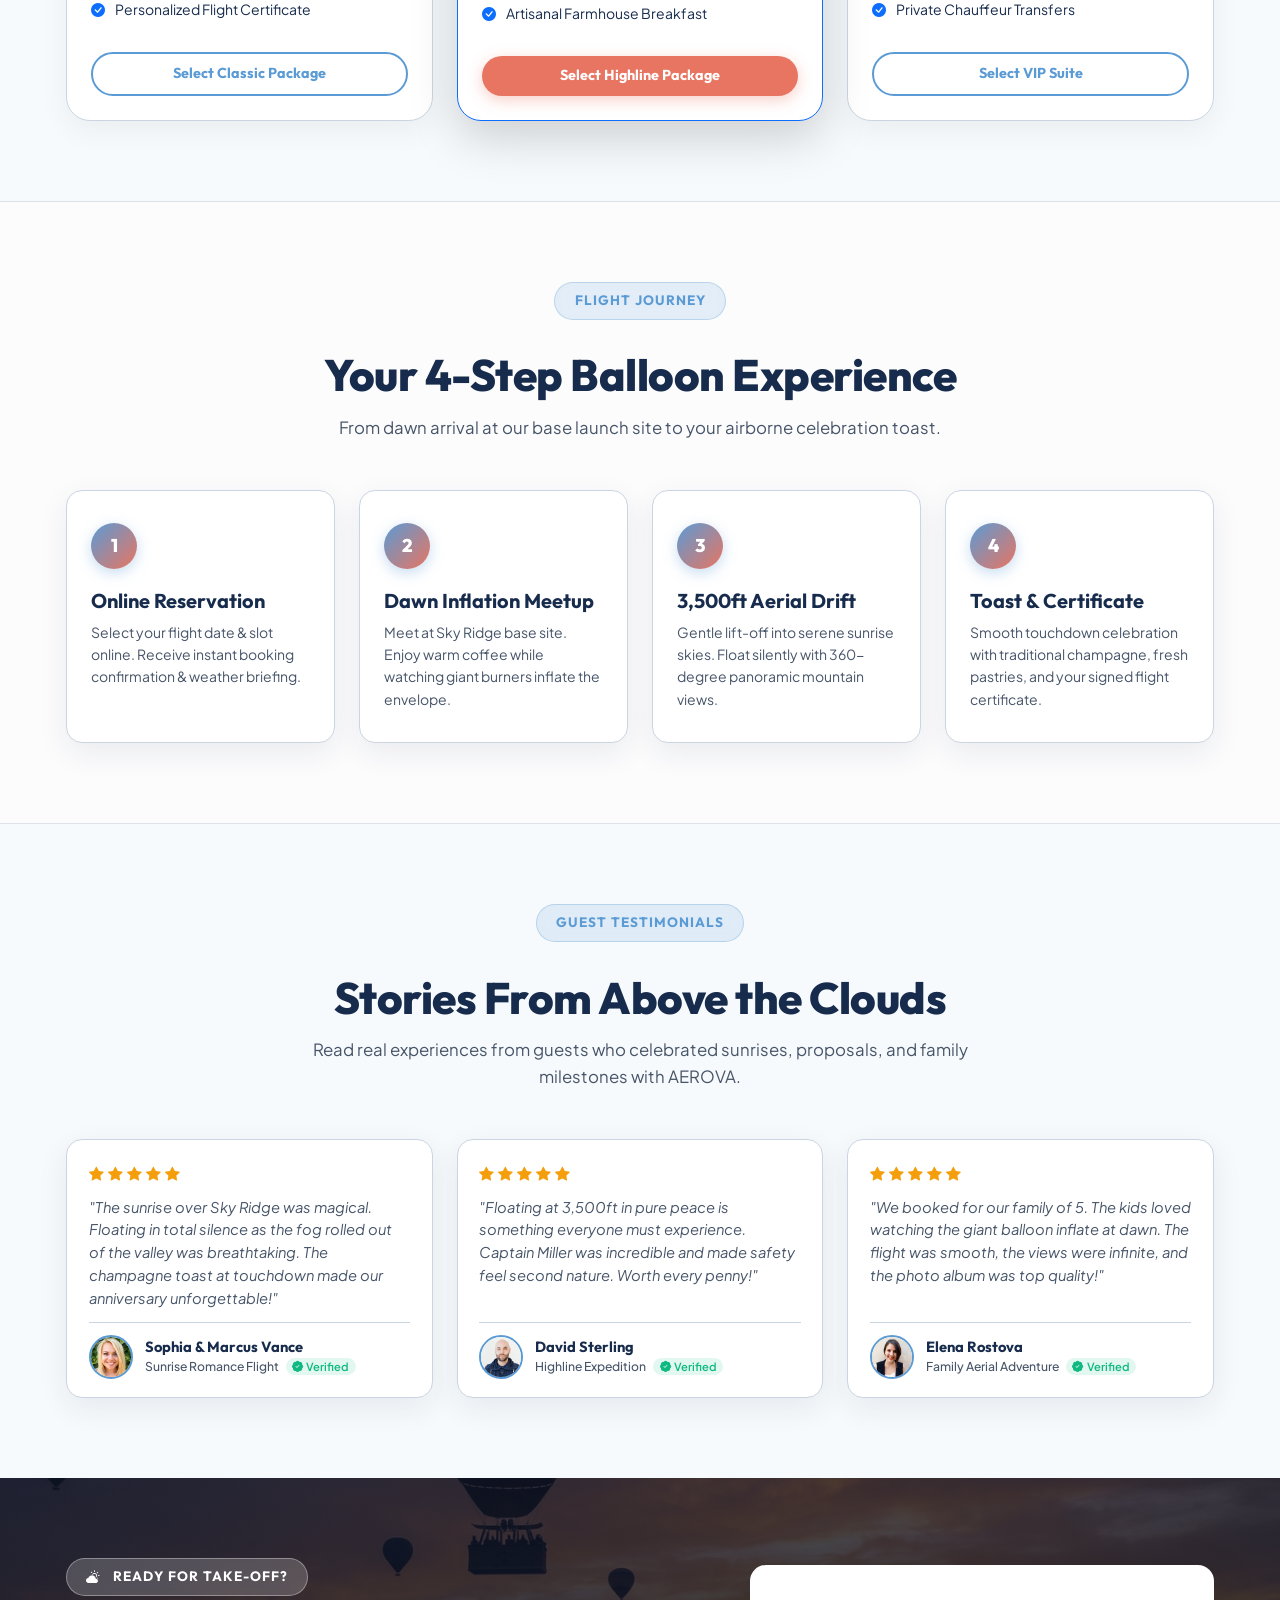
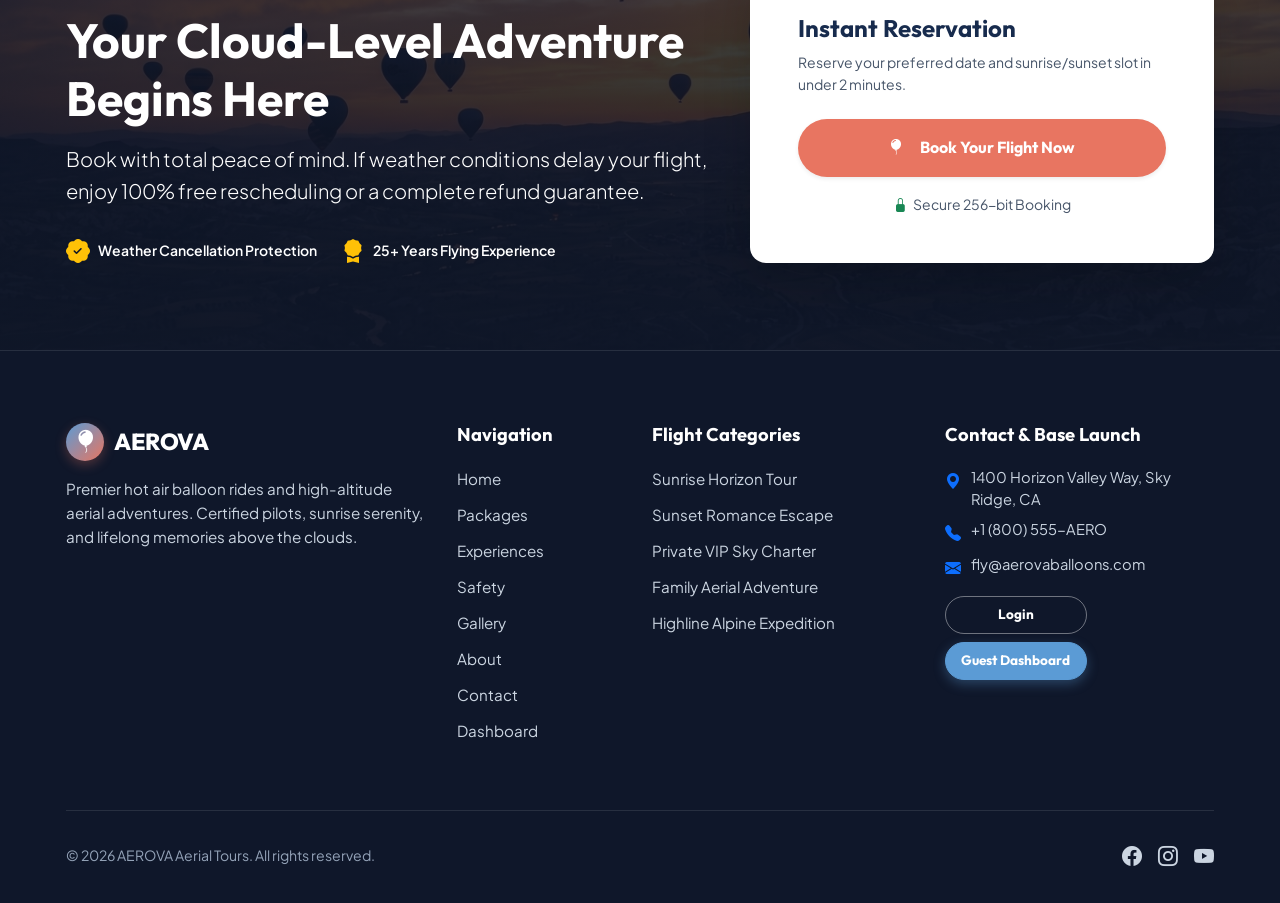
==== commit 2f968fd6: "first commit" ====
--- a/index.html
+++ b/index.html
@@ -58,7 +58,7 @@
           <!-- Exactly 6 Main Navigation Pages -->
           <ul class="navbar-nav mx-auto mb-2 mb-lg-0 gap-lg-1">
             <li class="nav-item dropdown">
-              <a class="aerova-nav-link dropdown-toggle active" href="#" id="homeDropdown" role="button" data-bs-toggle="dropdown" aria-expanded="false">
+              <a class="aerova-nav-link dropdown-toggle active" href="javascript:void(0)" id="homeDropdown" role="button" aria-expanded="false">
                 Home
               </a>
               <ul class="dropdown-menu border-0 shadow-lg rounded-3" aria-labelledby="homeDropdown">
--- a/assets/css/style.css
+++ b/assets/css/style.css
@@ -465,26 +465,130 @@
   }
 }
 
-/* Navbar Dropdown Enhancements */
-.navbar-nav .dropdown-menu {
+/* Navbar Dropdown Enhancements (Desktop & Mobile) */
+.aerova-header .dropdown-toggle {
+  display: inline-flex;
+  align-items: center;
+  justify-content: space-between;
+}
+
+.aerova-header .dropdown-toggle::after {
+  display: inline-block;
+  margin-left: 0.45rem;
+  vertical-align: 0.12em;
+  content: "";
+  border-top: 0.32em solid;
+  border-right: 0.32em solid transparent;
+  border-bottom: 0;
+  border-left: 0.32em solid transparent;
+  transition: transform var(--transition-fast);
+}
+
+.aerova-header .dropdown-toggle[aria-expanded="true"]::after,
+.aerova-header .dropdown-toggle.show::after {
+  transform: rotate(180deg);
+}
+
+.aerova-header .navbar-nav .dropdown-menu {
   background-color: var(--surface);
   border: 1px solid var(--border-color);
   box-shadow: var(--card-shadow);
   padding: 0.5rem;
-}
-
-.navbar-nav .dropdown-item {
+  border-radius: var(--radius-md);
+}
+
+.aerova-header .navbar-nav .dropdown-item {
   color: var(--dark);
   font-family: var(--font-heading);
   font-weight: 600;
+  font-size: 0.9rem;
+  padding: 0.55rem 0.85rem;
   border-radius: var(--radius-sm);
   transition: all var(--transition-fast);
-}
-
-.navbar-nav .dropdown-item:hover,
-.navbar-nav .dropdown-item.active {
+  display: flex;
+  align-items: center;
+}
+
+.aerova-header .navbar-nav .dropdown-item:hover,
+.aerova-header .navbar-nav .dropdown-item.active {
   background-color: rgba(91, 155, 213, 0.12);
   color: var(--primary);
+}
+
+[data-theme="dark"] .aerova-header .navbar-nav .dropdown-item:hover,
+[data-theme="dark"] .aerova-header .navbar-nav .dropdown-item.active {
+  background-color: rgba(91, 155, 213, 0.22);
+  color: #fff;
+}
+
+/* Desktop Dropdown Positioning & Hover/Click Animation */
+@media (min-width: 992px) {
+  .aerova-header .nav-item.dropdown {
+    position: relative;
+  }
+
+  .aerova-header .navbar-nav .dropdown-menu {
+    position: absolute;
+    top: calc(100% + 6px);
+    left: 0;
+    min-width: 225px;
+    display: block !important;
+    opacity: 0;
+    visibility: hidden;
+    transform: translateY(8px);
+    transition: opacity 0.22s ease, transform 0.22s ease, visibility 0.22s ease;
+    pointer-events: none;
+    z-index: 1070;
+  }
+
+  .aerova-header .navbar-nav .dropdown-menu.show,
+  .aerova-header .nav-item.dropdown:hover .dropdown-menu {
+    opacity: 1 !important;
+    visibility: visible !important;
+    transform: translateY(0) !important;
+    pointer-events: auto !important;
+  }
+}
+
+/* Mobile Dropdown Nested Accordion Styling */
+@media (max-width: 991.98px) {
+  .aerova-header .nav-item.dropdown {
+    width: 100%;
+  }
+
+  .aerova-header .navbar-nav .dropdown-menu {
+    position: static !important;
+    float: none !important;
+    width: 100% !important;
+    margin-top: 0.45rem !important;
+    margin-bottom: 0.45rem !important;
+    background-color: rgba(91, 155, 213, 0.08) !important;
+    border: 1px solid rgba(91, 155, 213, 0.2) !important;
+    box-shadow: none !important;
+    padding: 0.4rem 0.5rem !important;
+    border-radius: var(--radius-sm) !important;
+    display: none;
+    opacity: 0;
+    transform: translateY(-4px);
+    transition: opacity 0.2s ease, transform 0.2s ease;
+  }
+
+  [data-theme="dark"] .aerova-header .navbar-nav .dropdown-menu {
+    background-color: rgba(255, 255, 255, 0.06) !important;
+    border-color: rgba(255, 255, 255, 0.12) !important;
+  }
+
+  .aerova-header .navbar-nav .dropdown-menu.show {
+    display: block !important;
+    opacity: 1 !important;
+    transform: translateY(0) !important;
+  }
+
+  .aerova-header .navbar-nav .dropdown-item {
+    padding: 0.6rem 0.85rem;
+    font-size: 0.92rem;
+    border-radius: var(--radius-sm);
+  }
 }
 
 /* --------------------------------------------------------------------------
